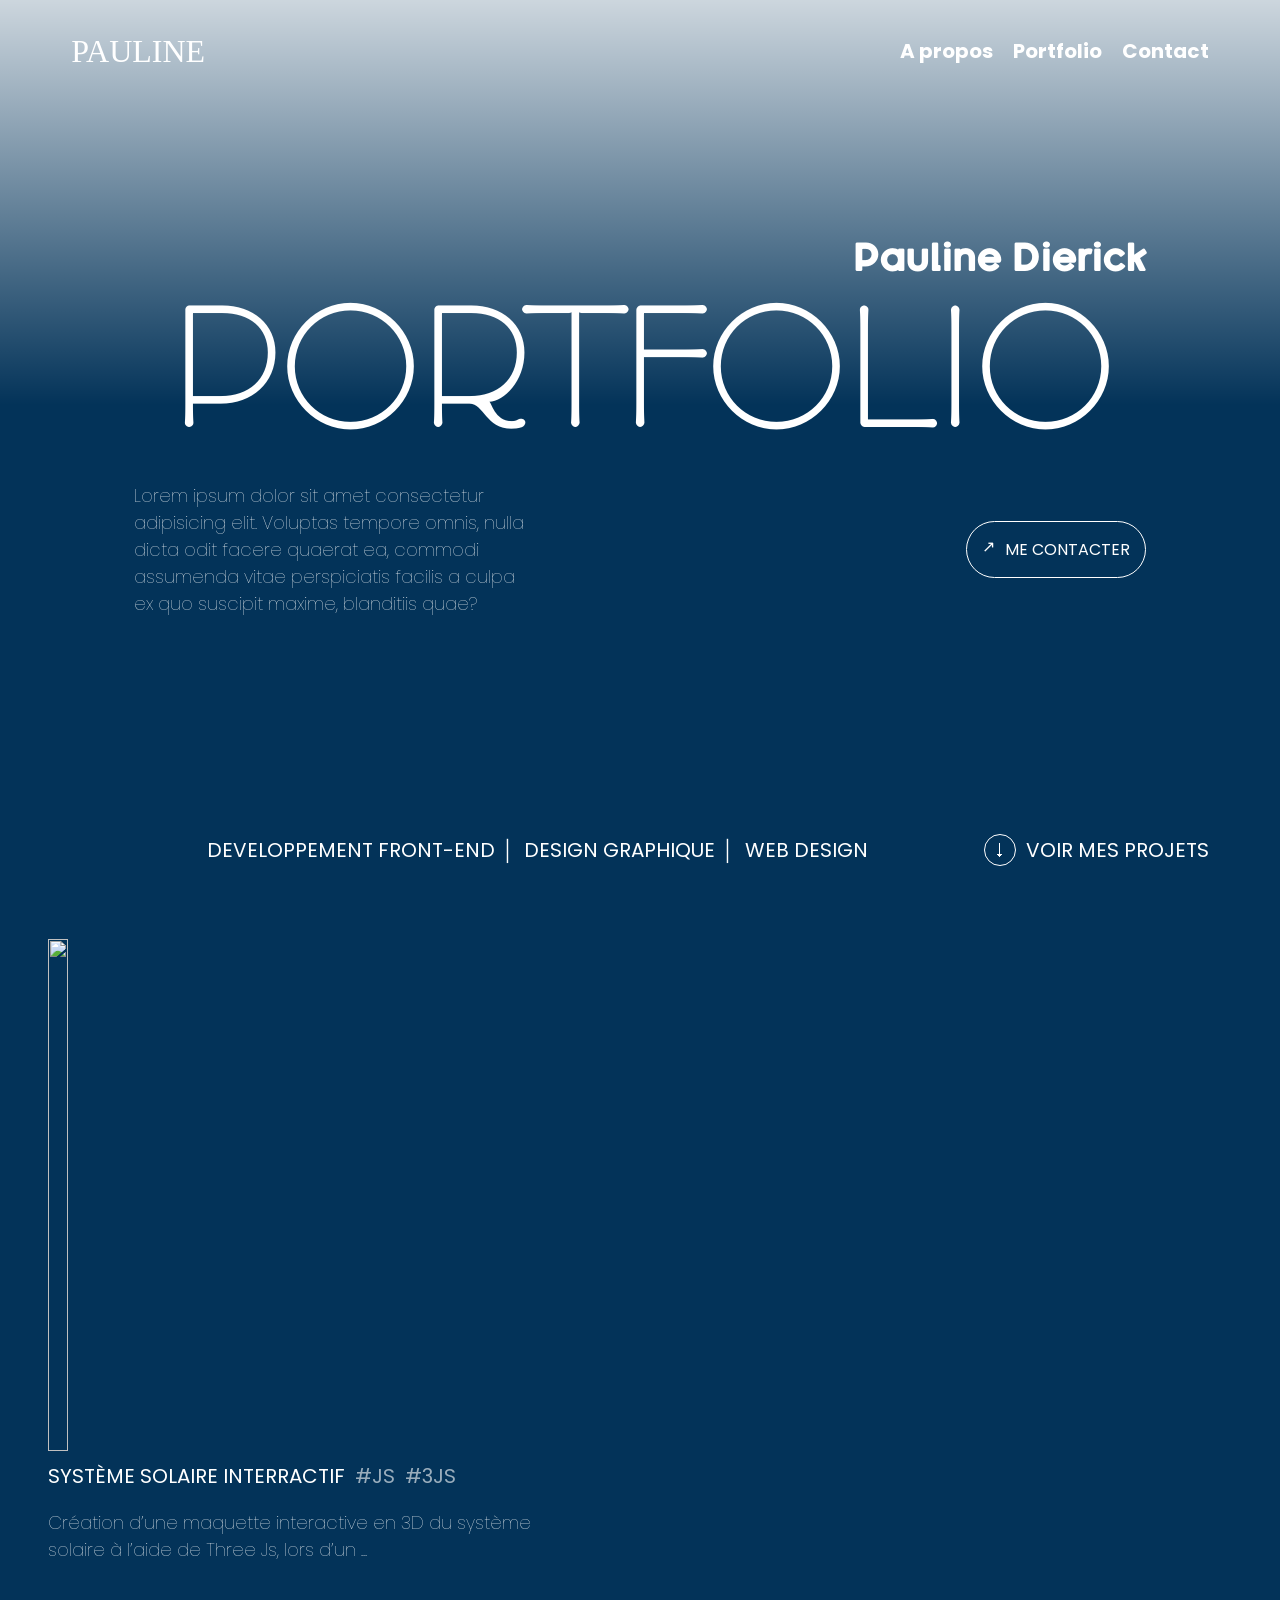
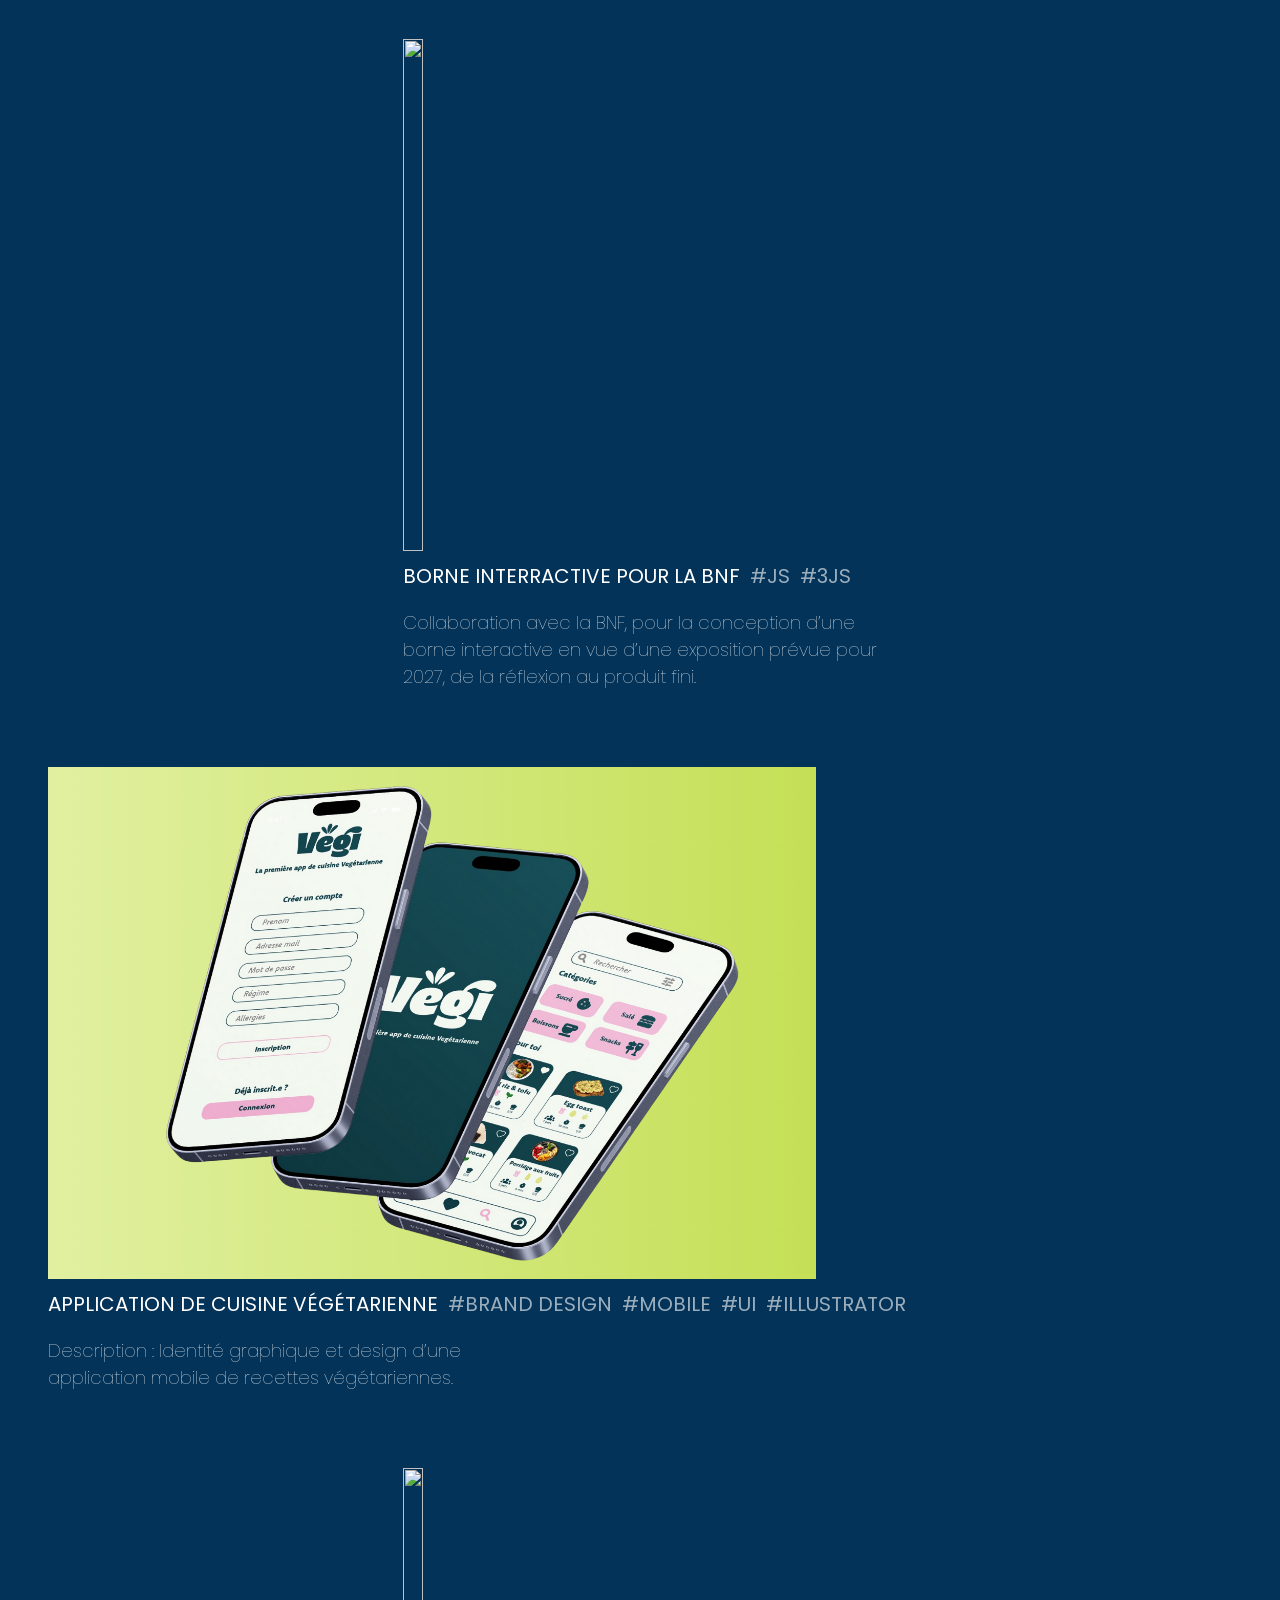
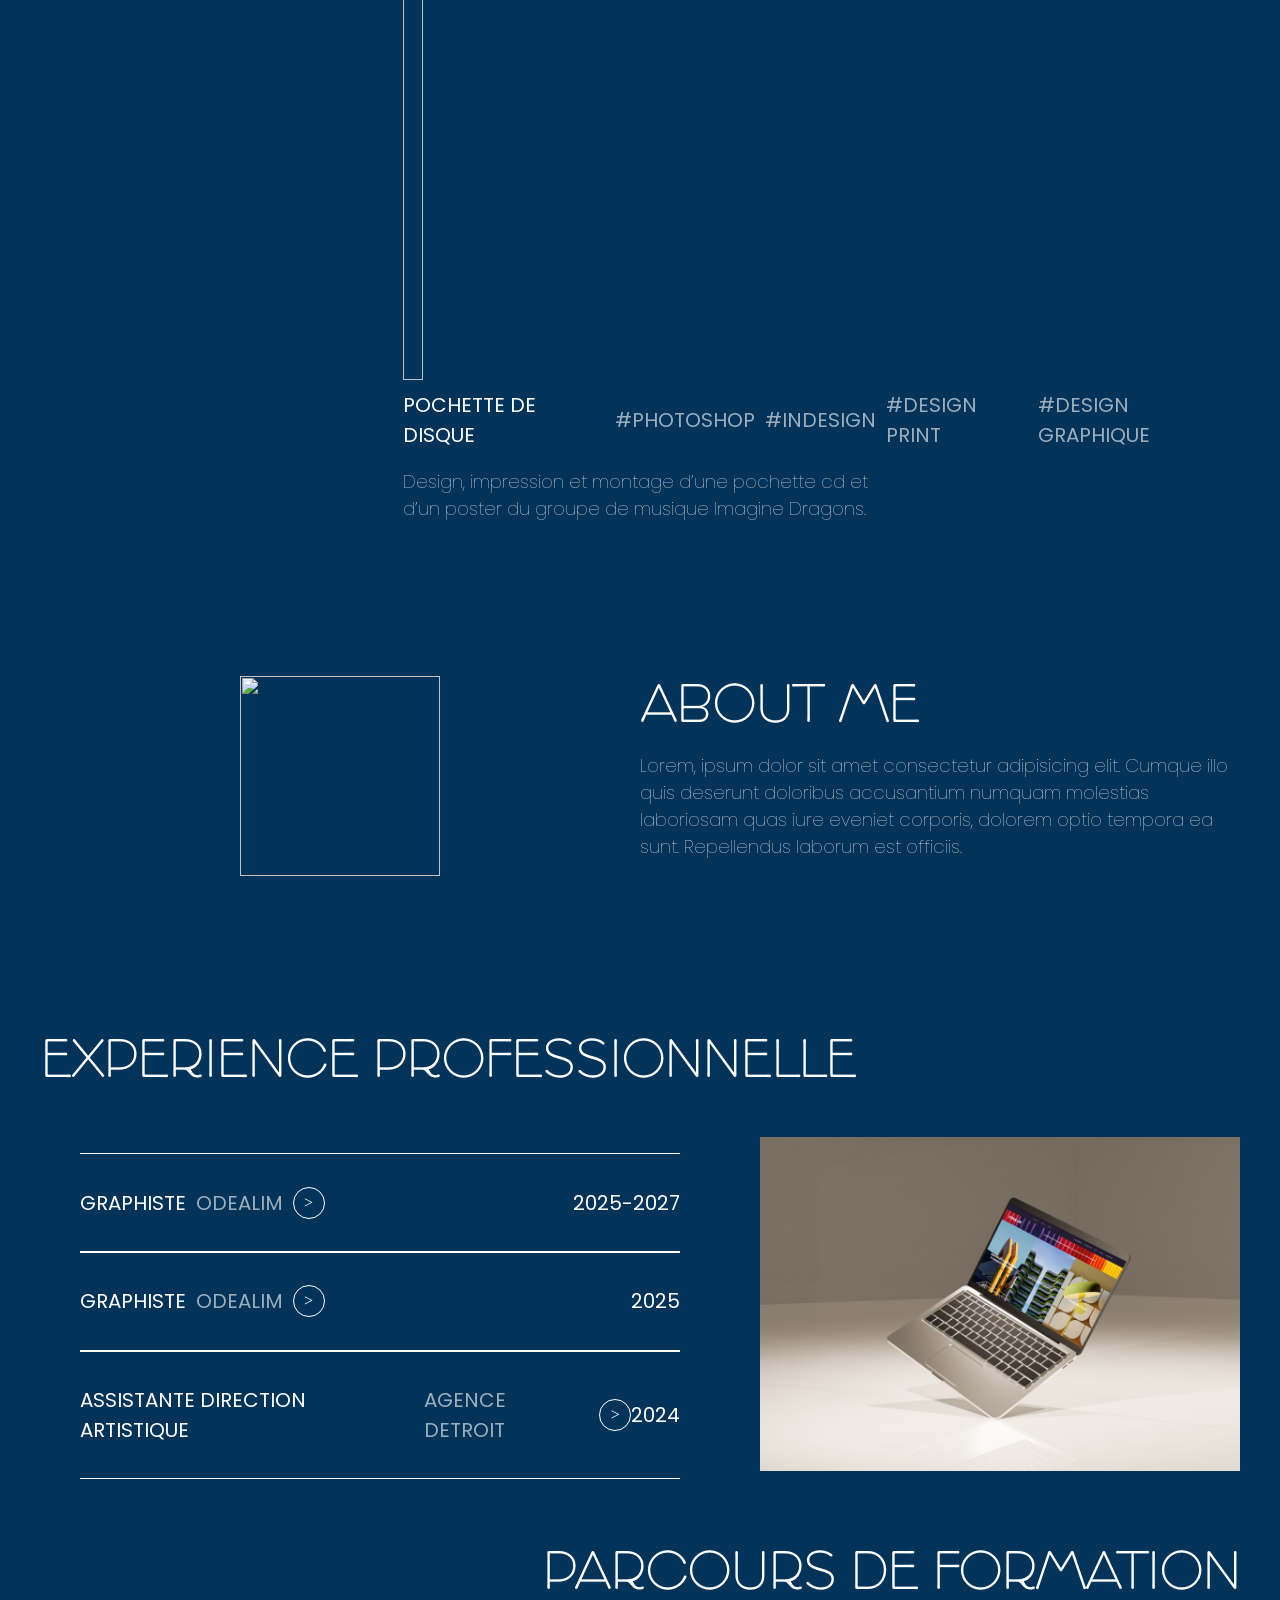
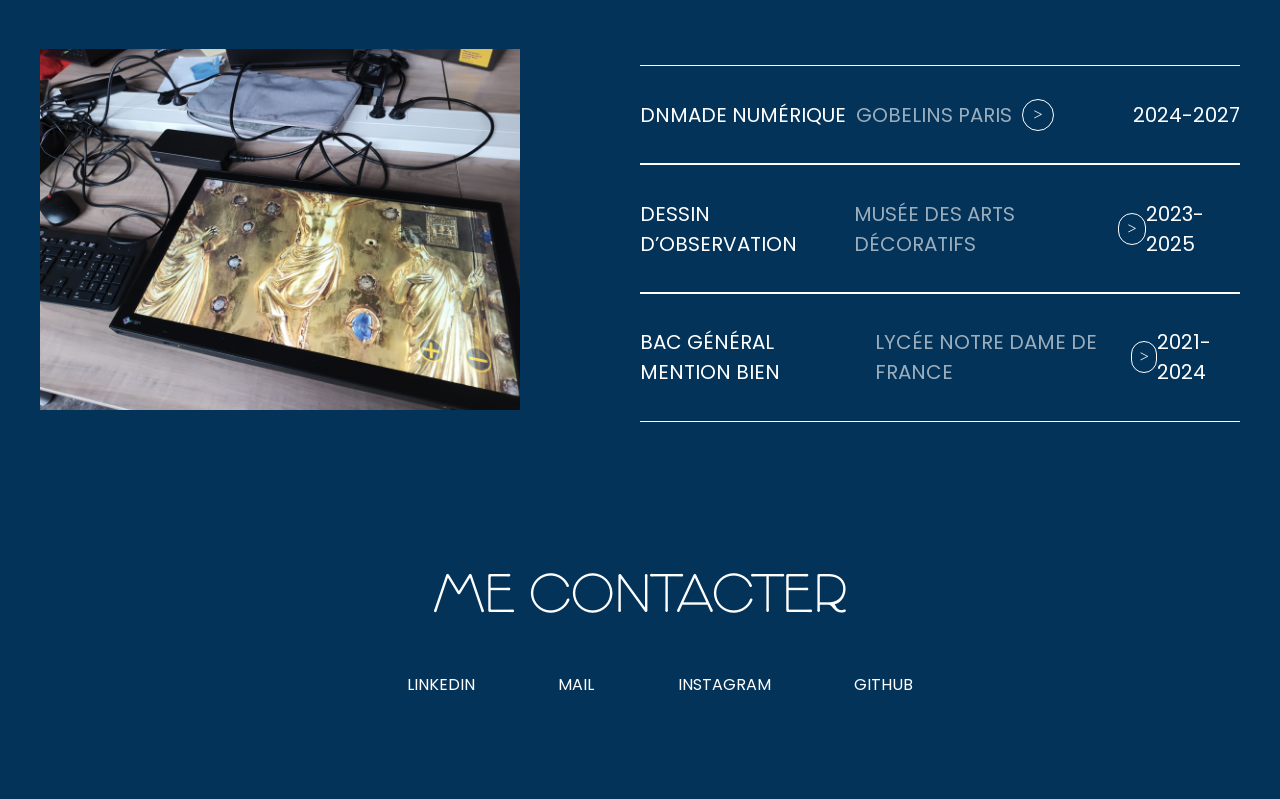
==== index.html @ 94d4ce2b "style responsive" ====
<html lang="en">
  <head>
    <meta charset="UTF-8" />
    <meta name="viewport" content="width=device-width, initial-scale=1.0" />
    <title>Portfolio-2026</title>
    <link rel="stylesheet" href="style.css" />
    <link rel="stylesheet" href="style-responsive.css" />
    <link rel="stylesheet" href="https://cdnjs.cloudflare.com/ajax/libs/font-awesome/4.7.0/css/font-awesome.min.css">
    <script src="https://kit.fontawesome.com/64aac0f3ce.js" crossorigin="anonymous"></script>
    <link rel="stylesheet" href="fonts/webfonts/uicons-brands.css">
    <style>
      @import url("https://fonts.googleapis.com/css2?family=Poppins:ital,wght@0,100;0,200;0,300;0,400;0,500;0,600;0,700;0,800;0,900;1,100;1,200;1,300;1,400;1,500;1,600;1,700;1,800;1,900&display=swap");
    </style>
  </head>

  <body>

    <!--Dégradé-->

    <div class="degrade"></div>


    <!-- header -->
    <div class="header-section">
      <div class="logo-section"><a  class="logo-section" href="index.html">Pauline</a></div>
      <div id="menu-icon" class="fa fa-bars"></div>
      <ul class="navbar">

        <li class="navabar-element"><a class="navabar-element" href="#home-page-about-section">A propos</a></li>
        <li class="navabar-element"><a class="navabar-element" href="">Portfolio</a></li>
        <li class="navabar-element"><a class="navabar-element" href="#home-page-contact-section">Contact</a></li>
      </ul>
    </div>
    <!-- landing page, espace home -->
    <div class="home-section">
      <h2 class="my-name">Pauline Dierick</h2>

      <h1 class="portfolio-title">Portfolio</h1>

      <div class="portfolio-home-section-2">
        <p class="portfolio-description">
          Lorem ipsum dolor sit amet consectetur adipisicing elit. Voluptas
          tempore omnis, nulla dicta odit facere quaerat ea, commodi assumenda
          vitae perspiciatis facilis a culpa ex quo suscipit maxime, blanditiis
          quae?
        </p>
        <div class="bouton-me-contacter bouton">
          <div class="arrow-icon">↗</div>
          <h4 class="button-text">Me contacter</h4>
        </div>
      </div>

      <div class="home-page-bottom">
        <div class="home-page-skills">
          <h5 class="home-page-skill">
            <a href="">Developpement front-end │</a>
          </h5>
          <h5 class="home-page-skill"><a href="">Design graphique │</a></h5> 
          <h5 class="home-page-skill"><a href="">Web design</a></h5>
        </div>
        <div class="see-projects">
          <div class="see-projects-arrow">⭣</div>
          <h5>Voir mes projets</h5>
        </div>
      </div>
    </div>

    <!-- section projets à la une -->

    <div class="custom-cursor invisible" > ↗</div>

    <div class="home-page-projects-section" id="home-page-projects-section">
      <!-- Premier projet-->

      <div
        class="home-page-project home-page-project-1"
        data-id="systeme-solaire"
      >
        <div class="home-page-project-cover">
          <img
            class="home-page-project-cover-image"
            src="images/projet-système-solaire/systeme-solaire-mockup-3.png"
            alt=""
          />
        </div>
        <div class="home-page-project-title">
          <h5>Système solaire interractif</h5>
          <ul class="home-page-project-tags">
            <li class="home-page-project-tag">#js</li>
            <li class="home-page-project-tag">#3js</li>
          </ul>
        </div>
        <p class="home-page-projetct-description">
          Création d’une maquette interactive en 3D du système solaire à l’aide de Three Js, lors d’un ...
        </p>
      </div>

      <!-- deuxième projet-->

      <div class="home-page-project home-page-project-2" data-id="borne-bnf">
        <div class="home-page-project-cover">
          <img src="images/projet-bnf/mockup bnf 1.png" alt="" />
        </div>
        <div class="home-page-project-title">
          <h5>Borne interractive pour la BNF</h5>
          <ul class="home-page-project-tags">
            <li class="home-page-project-tag">#js</li>
            <li class="home-page-project-tag">#3js</li>
          </ul>
        </div>
        <p class="home-page-projetct-description">
          Collaboration avec la BNF, pour la conception d’une borne interactive en vue d’une exposition prévue pour 2027, de la réflexion au produit fini.
        </p>
      </div>

      <!-- troisième projet-->

      <div class="home-page-project home-page-project-3" data-id="vegi">
        <div class="home-page-project-cover">
          <img src="images/projet-vegi/vegi_etape_2.png" alt="" />
        </div>
        <div class="home-page-project-title">
          <h5>Application de cuisine Végétarienne</h5>
          <ul class="home-page-project-tags">
            <li class="home-page-project-tag">#Brand design</li>
            <li class="home-page-project-tag">#mobile</li>
            <li class="home-page-project-tag">#UI</li>
            <li class="home-page-project-tag">#Illustrator</li>
          </ul>
        </div>
        <p class="home-page-projetct-description">
          Description : Identité graphique et design d’une application mobile de
          recettes végétariennes.
        </p>
      </div>

      <!-- quatriçme projet-->

      <div class="home-page-project home-page-project-4" data-id="cd-id">
        <div class="home-page-project-cover">
          <img src="images/projet-cd/pochette_cd_etape_1.png" alt="" />
        </div>
        <div class="home-page-project-title">
          <h5>Pochette de disque</h5>
          <ul class="home-page-project-tags">
            <li class="home-page-project-tag">#Photoshop</li>
            <li class="home-page-project-tag">#Indesign</li>
            <li class="home-page-project-tag">#Design Print</li>
            <li class="home-page-project-tag">#Design graphique</li>
          </ul>
        </div>
        <p class="home-page-projetct-description">
          Design, impression et montage d’une pochette cd et d’un poster du
          groupe de musique Imagine Dragons.
        </p>
      </div>
    </div>

    <!-- section about -->

    <div class="home-page-about-section" id="home-page-about-section">
      <div class="about-me-image">
        <img src="images/moi/photo_profil_retouches.png" alt="" />
      </div>

      <div class="about-me-text">
        <h3>About me</h3>
        <p class="about-me-paragraph">
          Lorem, ipsum dolor sit amet consectetur adipisicing elit. Cumque illo
          quis deserunt doloribus accusantium numquam molestias laboriosam quas
          iure eveniet corporis, dolorem optio tempora ea sunt. Repellendus
          laborum est officiis.
        </p>
      </div>
    </div>
<!-- section experiences pro -->
    <div class="home-page-work-experience-section" id="home-page-work-experience-section">
      <h3>Experience professionnelle</h3>

      <div class="work-experience-section">
        <ul class="work-experience-list">
          <li class="work-experience-element" >
            <div class="work-experience-element-title" data-id="odealim-alternance"> 
              <h5 class="work-experience-title">Graphiste</h5>
              <h5 class="work-experience-company">Odealim</h5>
              <div class="see-element-arrow">></div>
              <h5 class="work-experience-year">2025-2027</h5>
            </div>

            <p class="work-experience-description invisible">
              Lorem ipsum dolor sit amet, consectetur adipisicing elit. Ullam
              facilis neque omnis corrupti, deserunt rerum reprehenderit at
              necessitatibus rem quaerat facere voluptas qui cupiditate debitis
              ipsum obcaecati odio eius quod.
            </p>
          </li>

          <li class="work-experience-element">
            <div class="work-experience-element-title"  data-id="stage-odealim">
              <h5 class="work-experience-title">Graphiste</h5>
              <h5 class="work-experience-company">Odealim</h5>
              <div class="see-element-arrow">></div>
              <h5 class="work-experience-year">2025</h5>
            </div>

            <p class="work-experience-description invisible">
              Pendant deux mois, j’ai intégré l’équipe communication du groupe Odealim en tant que stagiaire graphiste, un stage riche, formateur et concret.
              J’ai travaillé sur des supports variés (réseaux sociaux, affiches, événements, présentations) et contribué à la création de contenus éditoriaux.
              Ce stage m’a permis de développer mes compétences en graphisme, en communication visuelle et en travail d’équipe, tout en confirmant mon envie de travailler dans ce domaine.
            </p>
          </li>

          <li class="work-experience-element" >
            <div class="work-experience-element-title" data-id="stage-detroit">
              <h5 class="work-experience-title">
                assistante direction artistique
              </h5>
              <h5 class="work-experience-company">agence detroit</h5>
              <div class="see-element-arrow">></div>
              <h5 class="work-experience-year">2024</h5>
            </div>

            <p class="work-experience-description invisible">
              J’ai effectué un stage en décembre 2024 en tant qu’assistante en direction artistique à l’agence Détroit, ce qui m’a permis de me familiariser avec ce métier.
J’y ai conçu une charte graphique et participé à la création de designs variés.
J’ai travaillé sur des éléments de communication (illustrations, vidéos, visuels publicitaires) et acquis des connaissances en graphisme, web et communication.
            </p>
          </li>
        </ul>
<div class="work-experience-img"> <img src="images/work-experience/odealim-alternance.png" alt="" /></div>


       
      </div>
    </div>

    <!-- section formation -->

    <div class="home-page-formation-section">
      <h3>Parcours de formation</h3>

      <div class="formation-section">

        
        <div class="formation-img"> <img src="images/formation/gobelins-dnmade.png" alt=""></div>
        <ul class="formation-list">
          <li class="formation-element" >
            <div class="formation-element-title" data-id="gobelins-dnmade">
              <h5 class="formation-title">Dnmade numérique</h5>
              <h5 class="formation-school">gobelins paris</h5>
              <div class="see-element-arrow">></div>
              <h5 class="formation-year">2024-2027</h5>
            </div>

            <p class="formation-description invisible">
              Matières enseignées dans mon cursus : 
              - Langages de programmation (Html, Css, Java Script)
              - Logiciels de la suite Adobe (InDesign, Illustrator, Photoshop, After Effects,XD)
              - Communication et gestion de projet
              - Anglais
              - Culture des arts et du design
              - Humanités
              - Économie et gestion
              - Professionnalisation
            </p>
          </li>

          <li class="formation-element" >
            <div class="formation-element-title" data-id="adc">
              <h5 class="formation-title">dessin d’observation</h5>
              <h5 class="formation-school">musée des arts décoratifs</h5>
              <div class="see-element-arrow">></div>
              <h5 class="formation-year">2023-2025</h5>
            </div>

            <p class="formation-description invisible">
              Apprentissage des bases du dessin d'observation, avec plusieurs techniques : graphite, encre de chine, fusain, crayon de couleur, ...
              Séances de modèle vivant, sorties en extérieur et en musée.
            </p>
          </li>

          <li class="formation-element" >
            <div class="formation-element-title" data-id="">
              <h5 class="formation-title">bac général mention bien</h5>
              <h5 class="formation-school">lycée notre dame de france</h5>
              <div class="see-element-arrow">></div>
              <h5 class="formation-year">2021-2024</h5>
            </div>

            <p class="formation-description invisible">
              Enseignement de spécialités : LLCE Anglais, Mathématiques.

            </p>
          </li>
        </ul>
      </div>
    </div>

        <!-- section contact -->

    <div class="home-page-contact-section" id="home-page-contact-section">
        <h3>Me contacter</h3>
        <ul class="contact-links-list">
            <li class="contact-link"><a  class="contact-link" href="">Linkedin</a></li>
            <li class="contact-link"><a class="contact-link"  href="">Mail</a></li>
            <li class="contact-link"> <a  class="contact-link" href="">Instagram</a></li>
            <li class="contact-link"><a class="contact-link" href="">Github</a></li>

        </ul>
    </div>
  </body>
  <script src="project.js"></script>
  <script src="script.js"></script>
</html>
---- style.css ----
/* Initialisation and general styles */


html{
    background-color:#033359 ;
    margin: 0;
    padding: 0;

}
.back-arrow{
  border-radius: 50px;
  width: 50px;
  height: 50px;
  position: sticky;
  top: 100px;
  display: flex;
  align-items: center;
  justify-content: center;
  color: var(--text-primary-color);
  border: 1px solid white;
  margin-left: 10px;
font-size: 30px;
  text-decoration: none;
}

.back-arrow a{
  text-decoration: none;
  color: white;
}

.back-arrow:hover a{
  color: #033359;
}
#menu-icon{
  display: none;
}

.degrade{
  height: 100vh;
  width: 100vw;
  margin: 0px;
  padding: 0px;
 position: absolute;
  top: 0;
  left: 0;
  z-index: -100;
background: #ffffff;
background: linear-gradient(180deg, rgba(255, 255, 255, 0.8) 0%, rgba(255, 255, 255, 0) 45%);
}

.back-arrow:hover{
  background-color: white;
  color: #033359;
}

/*
*>*>*{
  border: 2px solid green;
}
*>*>*>*{
  border: 1.5px solid red;
}

*>*>*>*>*{
  border: 1px solid yellow;
}

*>*>*>*>*>*{
  border: 1px solid purple;
}
*>*>*>*>*>*>*{
  border: 1px solid rgb(242, 107, 129);
}

*/

@font-face {
    font-family: Broadacre-thin-0;
    src: url(fonts/broadacre/Broadacre_Thin_0.otf) format("opentype");
}

@font-face {
    font-family: Broadacre-medium-0;
    src: url(fonts/broadacre/Broadacre_Medium_0.otf) format("opentype");
}


@font-face {
    font-family: Broadacre-hairline-0;
    src: url(fonts/broadacre/fonnts.com-Broadacre_Hairline_0.otf) format("opentype");
}


:root {
    --text-primary-color: white;
  }


  h1{
    text-transform: uppercase;
    font-family: Broadacre-hairline-0 ;
    color: var(--text-primary-color);
    font-size:  clamp(100px, 12vw, 250px);
    
  }


  h2{
    font-family: Broadacre-medium-0;
    color: var(--text-primary-color);
    font-size: 36px;

  }
  h4{
    text-transform: uppercase;
    font-family: poppins;
    font-weight:400 ;
    color: var(--text-primary-color);
    font-size: 16px;
  }

  h3{
    text-transform: uppercase;
    font-family: Broadacre-hairline-0 ;
    color: var(--text-primary-color);
    font-size: 48px;
  }

  h5{
    text-transform: uppercase;
    font-family: poppins;
    font-weight:400 ;
    color: var(--text-primary-color);
    font-size: 20px;
  }
  h6{
    font-family: poppins;
    font-weight:40 ;
    color: var(--text-primary-color);
    font-size: 16px;
  }

  p{
    font-family: poppins;
    font-weight:40 ;
    color: var(--text-primary-color);
    font-size: 18px;
  }

/* Cursor */
.custom-cursor{
  /*position: fixed;
  top: 0;
  left: 0;*/
  pointer-events: none;
  /*display: none;*/
  width: 50px;
  height: 50px;
  border-radius: 50px;
  border: 1px solid white;
  position: absolute;
  z-index: 1000;
  background-color: #ffffff;

  transform: translateY(-50%) translateX(-50%) ;
  align-items: center;
justify-content: center;
color: #033359;
font-size: 30px;
display: flex;
}




/* Header and navbar */



.header-section{
  position: sticky;
  top: 20px;
    width: 90%;
    margin: auto;
    display: grid;
    grid-template-rows: auto;
    grid-template-columns: max-content 1fr max-content;
    align-items: center;
    z-index: 100;
}


.navbar{
display: flex;
justify-content: flex-end;
gap: 20px;
text-decoration: none;
}


.navabar-element{
    color: var(--text-primary-color);
    font-size: 20px;
    font-family: "Poppins", sans-serif;
    font-weight: 700;
    list-style: none;
    display: inline-block;
    text-decoration: none;
    
    margin: 0;
    padding: 0;
}




.navabar-element:hover{
  opacity: 0.7;
  transition: 0.6s ease;}


 .logo-section{
color: var(--text-primary-color);
font-size: 32px;
font-family: Broadacre;
font-weight: 500;
text-transform: uppercase;
text-decoration: none;

 }

  .logo-section:hover{
      opacity: 0.7;
  transition: 0.6s ease;
  }



/* Home page, top of it */
.home-section{
  margin-top: 13vw;

}
.portfolio-title{
    padding-top: 0%;
width: 85%;
margin: auto;
    text-align: center;
}

.my-name{
    text-align: right;
    width: 80%;
    margin: auto;
}


.portfolio-home-section-2{
display: flex;
width: 80%;
margin: auto;
justify-content: space-between;
align-items: center;
margin-bottom: 13vw;
}

.portfolio-description{
  width: 40%;
 

}

.bouton-me-contacter{

  right: 0%;
  display: flex;
  gap: 10px;
  padding: 15px;
  border: 1px solid white;
  border-radius: 200px;
  height: fit-content;

}

.bouton-me-contacter:hover{
color: #033359;
background-color: white;
transition:  0.5s ease-in-out;
}

.bouton-me-contacter:hover .arrow-icon{
  color: #033359;

}

.bouton-me-contacter:hover .button-text{
  color: #033359;

}




.bouton-me-contacter>*{  height: fit-content;
justify-content: center;
align-items: center;
margin: 0;
color :var(--text-primary-color);}


.home-page-bottom{
  display: flex;
  justify-content: space-between;
  margin-bottom: 10vw;
  width: 90%;
  margin: auto;
}

.home-page-skill{
  width: fit-content;
  height: fit-content;
  color: var(--text-primary-color);
  text-decoration: none;
}


.home-page-skill a{

  color: var(--text-primary-color);
  text-decoration: none;
}
.home-page-skills{
  display: flex;
  width: 70%;
  justify-content: right;
  gap: 10px;
}

.see-projects{
  width: fit-content;
  display: flex;
  align-items: center;
  gap: 10px;
}


.see-projects:hover .see-projects-arrow{
    transform: translateY(20px);
  transition: transform 0.4s ease-in-out;
}

.see-projects-arrow{
border-radius: 50px;
width: 30px;
height: 30px;
display: flex;
align-items: center;
justify-content: center;
color: var(--text-primary-color);
border: 1px solid white;
}


.see-element-arrow{
  border-radius: 50px;
  width: 30px;
  height: 30px;
  display: flex;
  align-items: center;
  justify-content: center;
  color: var(--text-primary-color);
  border: 1px solid white;
  margin-left: 10px;
  }
  


/* partie projets*/

.home-page-projects-section{
  margin: 40px;
}
.home-page-project{
  width: fit-content;
  margin-bottom: 6vw;
}

.home-page-project-1, .home-page-project-3{
  margin-left: 0;
}

.home-page-project-2, .home-page-project-4{
  margin-left: 30%;
}

.home-page-project-cover{
  height: 40vw;
  max-height:600px ;
  min-height: 400px;
  width: fit-content;
  cursor:none;
}
.home-page-project-cover img{
  height: 100%;
  width: fit-content;
}
.home-page-project-title{
  display: flex;
  margin: 10px 0;
  gap: 10px;
  width: fit-content;
}
.home-page-project-title h5{
  margin: 0;
  padding: 0;
}
.home-page-project-tag{
  opacity: 0.6;
  margin: 0;
  padding: 0;
  display: inline;
  align-items: center;
  /* parametres de h5 */
  text-transform: uppercase;
    font-family: poppins;
    font-weight:400 ;
    color: var(--text-primary-color);
    font-size: 20px;
}

.home-page-project-tags{
  width: fit-content;
  height: fit-content;
  list-style: none;
  margin: 0;
  padding: 0;
  display: flex;
  align-items: center;
  gap: 10px;
}

.home-page-projetct-description{
  width: 60%;
}



/* about section*/

.home-page-about-section{
  width: 95%;
  margin: auto;
  display: flex;
  justify-content: flex-end;
  gap: 200px;
  margin-top: 12vw;
  margin-bottom: 12vw;
}

.about-me-image{
  width: 200px;
  height: 200px;

}

.about-me-image img{
  width: 100%;
    object-fit: cover;

}
.about-me-text{
  width: 50%;
    align-items: flex-end;
}

.about-me-text h3{
width: fit-content;
margin: 0;
}



/* work experience section*/
.home-page-work-experience-section{
  width: 95%;
  margin: auto;
}

.home-page-work-experience-section h3{
text-align: start;
}

.work-experience-section{
    display: flex;
    justify-content: space-between;

}


.work-experience-list{
    width: 50%;
    list-style: none;
}


.work-experience-element-title{
  display:flex ;

   align-items: center;

}
.work-experience-element{
  border-bottom: 0.5px solid white;
  border-top: 0.5px solid white;
}

.work-experience-year{
margin-left: auto;
}

.work-experience-company{
  opacity: 0.6;
    margin-left: 10px;
}


.invisible{
  display: none;
}

/*image de la work experience*/

.work-experience-img{
  width: 40%;
  aspect-ratio: 3/2;
}

.work-experience-img img{
  width: 100%;
}



/* formation section*/





.formation-section{
  display: flex;
  justify-content: space-between;
}



.home-page-formation-section{
  width: 95%;
  margin: auto;
  
}

.home-page-formation-section h3{
text-align: end;
}


.formation-list{
  width: 50%;
  list-style: none;
}

.formation-element-title{
    display:flex ;
      
       align-items: center;

}

.formation-element{

    border-bottom: 0.5px solid white;
     border-top: 0.5px solid white;

}


.formation-year{
margin-left: auto;
}

.formation-school{
  opacity: 0.6;
  margin-left: 10px;
}




/*image de la formation*/

.formation-img{
  width: 40%;
  aspect-ratio: 3/2;
}

.formation-img img{
  width: 100%;
}



.work-experience-img img{
  width: 100%;
}

/* Hover */

.formation-element-title:hover .see-element-arrow{
  transform: translateX(30px);
  transition: transform 0.4s ease-in-out;
}

.work-experience-element-title:hover .see-element-arrow{
  transform: translateX(30px);
  transition: transform 0.4s ease-in-out;
}



/* contact section */

.home-page-contact-section{
  margin-top: 10vw;
  margin-bottom: 8vw;
}

.home-page-contact-section h3{
  text-align: center;
}

.contact-links-list{
  list-style: none;
  display: flex;
  width: 40%;
  margin: auto;
  justify-content: space-between;
}

.contact-link{
  text-transform: uppercase;
    font-family: poppins;
    font-weight: 400;
    color: var(--text-primary-color);
    font-size: 16px;
    text-decoration: none;

}

.contact-link:hover{
  opacity: 0.6;
  transition: 0.6 ease;
}




/* Responsive */
---- style-responsive.css ----
@media (max-width: 640px) {
  h1 {
    font-size: 55px;
  }
  h2 {
    font-size: 20px;
  }

  h4 {
    font-size: 16px;
  }

  h3 {
    font-size: 35px;
  }

  h5 {
    font-size: 16px;
  }
  h6 {
    font-size: 16px;
  }

  p {
    font-size: 14px;
  }

  .home-section {
    margin-top: 40vw;
  }

  .portfolio-home-section-2 {
    display: block;
    margin-top: 2vw;
    margin-bottom: 40vw;
  }
  .portfolio-description {
    width: 100%;
    margin-bottom: 8vw;
  }

  .bouton-me-contacter {
    width: fit-content;
  }

  /*Menu burger*/

  #menu-icon {
    display: inline-block;
    color: white;
    font-size: 40px;
    z-index: 200;
  }
  #menu-icon:hover {
    opacity: 0.6;
  }

  .navbar {
    position: absolute;
    top: 100%;
    left: 0;
    right: 0;
    display: flex;
    flex-direction: column;
    text-align: center;
    background: var(--bg-color, rgba(3, 51, 89, 0.85));
    clip-path: polygon(0 0, 100% 0, 100% 0, 0 0);
    transition: clip-path 0.5s ease, opacity 0.3s ease;
    z-index: 100;
    pointer-events: none;
    opacity: 0;
  }

  .navbar.active {
    transition: clip-path 0.5s ease, opacity 0.3s ease;
    position: fixed;
    inset: 0;
    width: 100vw;
    height: 100vh;
    clip-path: none;
    margin: 0;
    padding: 2rem 0;
    display: flex;
    flex-direction: column;
    justify-content: center;
    align-items: center;
    pointer-events: auto;
    opacity: 1;
  }

  .navbar a {
    margin: 0;
    padding: 1.25rem 2rem;
    display: block;
    background: transparent;
    width: 100%;
    max-width: 640px;
    font-size: 28px;
    color: var(--text-primary-color);
    text-decoration: none;
  }

  .header-section {
    display: flex;
    justify-content: space-between;
    width: 90%;
    margin: auto;
  }

  .home-page-bottom {
    display: block;
  }

  .home-page-skills {
    display: flex;
    flex-wrap: wrap;

    justify-content: center;
    width: 100%;
  }

  .home-page-skill {
    padding: 0;
    margin: 0;
  }
  .home-page-about-section{
    width: 80%;
    margin: auto;
  }

.about-me-text{
    width: 100%;
    margin: auto;
}
  
.about-me-image{
    width: 80%;
    height: fit-content;
    margin: auto;
    margin-bottom: 20px;
}

  .see-projects {
    display: flex;
    justify-content: center;
    width: 100%;
  }

  .home-page-project-tag {
    font-size: 16px;
  }

  .home-page-projects-section {
    width: 90%;
    margin: auto;
  }
  .home-page-project {
    width: 100%;
    margin-bottom: 13vw;
    margin-right: 0;
    margin-left: 0;
  }

  .home-page-project-cover {
    width: 100%;
    cursor: none;
  }
  .home-page-project-cover img {
    width: 100%;
    object-fit: cover;
  }
  .home-page-project-title {
    display: flex;
    flex-wrap: wrap;
    margin: 10px 0;
    gap: 10px;
    width: fit-content;
  }

  .home-page-project-tags {
    flex-wrap: wrap;
  }

  .home-page-about-section {
    display: block;
  }

  .home-page-work-experience-section {
    display: block;
    width: 80%;
  }

  .work-experience-section {
    display: block;
  }

  .home-page-formation-section {
    display: block;
    width: 80%;
  }

  .formation-section {
    display: block;
  }

  .work-experience-list {
    margin-left: 0%;
    width: 100%;
    padding: 0%;
  }
  .formation-element-title {
    flex-wrap: nowrap;
    justify-content: space-between;
  }



  .formation-title {
    width: fit-content;
    flex-wrap: wrap;
  }
  .formation-school {
    width: fit-content;
    flex-wrap: wrap;
  }
  .formation-year {
    width: fit-content;
    flex-wrap: wrap;
  }



  .work-experience-element-title {
    flex-wrap: nowrap;
    justify-content: space-between;
  }



  .work-experience-title {
    width: fit-content;
    flex-wrap: wrap;
  }
  .work-experience-company {
    width: fit-content;
    flex-wrap: wrap;
  }
  .work-experience-year {
    width: fit-content;
    flex-wrap: wrap;
  }



  .formation-list {
    width: 100%;
    margin-left: 0%;
    padding: 0%;
  }

  .formation-img {
    width: 100%;
  }

  .work-experience-img {
    width: 100%;
    aspect-ratio: 3 / 2;
  }

  .formation-element-title {
    width: 100%;
  }



  .home-page-about-section{
    margin-top: 20vw;
    margin-bottom: 20vw;
  }

}
---- fonts/webfonts/uicons-brands.css ----
/*!
*   _____       _             __                 _____                               ______ _       _   _
*  |_   _|     | |           / _|               |_   _|                             |  ____| |     | | (_)
*    | |  _ __ | |_ ___ _ __| |_ __ _  ___ ___    | |  ___ ___  _ __  ___   ______  | |__  | | __ _| |_ _  ___ ___  _ __
*    | | | '_ \| __/ _ \ '__|  _/ _` |/ __/ _ \   | | / __/ _ \| '_ \/ __| |______| |  __| | |/ _` | __| |/ __/ _ \| '_ \
*   _| |_| | | | ||  __/ |  | || (_| | (_|  __/  _| || (_| (_) | | | \__ \          | |    | | (_| | |_| | (_| (_) | | | |
*  |_____|_| |_|\__\___|_|  |_| \__,_|\___\___| |_____\___\___/|_| |_|___/          |_|    |_|\__,_|\__|_|\___\___/|_| |_|
*
*                         UIcons 3.0.0 - https://www.flaticon.com/uicons/interface-icons
*/
@font-face {
    font-family: "uicons-brands";
    src: url("../webfonts/uicons-brands.woff2") format("woff2"),
    url("../webfonts/uicons-brands.woff") format("woff"),
    url("../webfonts/uicons-brands.eot#iefix") format("embedded-opentype");
    font-display: swap;
}

    i[class^="fi-brands-"]:before, i[class*=" fi-brands-"]:before, span[class^="fi-brands-"]:before, span[class*="fi-brands-"]:before {
font-family: uicons-brands !important;
font-style: normal;
font-weight: normal !important;
font-variant: normal;
text-transform: none;
line-height: 1;
-webkit-font-smoothing: antialiased;
-moz-osx-font-smoothing: grayscale;
}

        .fi-brands-3m:before {
    content: "\e00c";
    }
        .fi-brands-500px:before {
    content: "\e012";
    }
        .fi-brands-abbot-laboratories:before {
    content: "\e01f";
    }
        .fi-brands-accusoft:before {
    content: "\e027";
    }
        .fi-brands-acrobat:before {
    content: "\e029";
    }
        .fi-brands-adobe:before {
    content: "\e039";
    }
        .fi-brands-aecom:before {
    content: "\e03d";
    }
        .fi-brands-aero:before {
    content: "\e03e";
    }
        .fi-brands-after-effects:before {
    content: "\e03f";
    }
        .fi-brands-airbnb:before {
    content: "\e054";
    }
        .fi-brands-algolia:before {
    content: "\e063";
    }
        .fi-brands-amd:before {
    content: "\e071";
    }
        .fi-brands-american-express:before {
    content: "\e072";
    }
        .fi-brands-android:before {
    content: "\e07f";
    }
        .fi-brands-animate:before {
    content: "\e09b";
    }
        .fi-brands-app-store-ios:before {
    content: "\e0a8";
    }
        .fi-brands-apple:before {
    content: "\e0aa";
    }
        .fi-brands-apple-pay:before {
    content: "\e0b0";
    }
        .fi-brands-artstation:before {
    content: "\e128";
    }
        .fi-brands-astrazeneca:before {
    content: "\e131";
    }
        .fi-brands-asus:before {
    content: "\e132";
    }
        .fi-brands-atandt:before {
    content: "\e134";
    }
        .fi-brands-atlassian:before {
    content: "\e135";
    }
        .fi-brands-atom:before {
    content: "\e137";
    }
        .fi-brands-audition:before {
    content: "\e144";
    }
        .fi-brands-behance:before {
    content: "\e1bb";
    }
        .fi-brands-bitcoin:before {
    content: "\e1e7";
    }
        .fi-brands-blackberry:before {
    content: "\e1eb";
    }
        .fi-brands-blogger:before {
    content: "\e1fe";
    }
        .fi-brands-bluetooth:before {
    content: "\e207";
    }
        .fi-brands-bootstrap:before {
    content: "\e241";
    }
        .fi-brands-bridgestone:before {
    content: "\e2ae";
    }
        .fi-brands-burger-king:before {
    content: "\e2ed";
    }
        .fi-brands-c:before {
    content: "\e2fe";
    }
        .fi-brands-capture:before {
    content: "\e34b";
    }
        .fi-brands-cc-amazon-pay:before {
    content: "\e395";
    }
        .fi-brands-cc-apple-pay:before {
    content: "\e396";
    }
        .fi-brands-cc-diners-club:before {
    content: "\e397";
    }
        .fi-brands-cc-visa:before {
    content: "\e398";
    }
        .fi-brands-centos:before {
    content: "\e39f";
    }
        .fi-brands-character:before {
    content: "\e3ab";
    }
        .fi-brands-chromecast:before {
    content: "\e406";
    }
        .fi-brands-cloudflare:before {
    content: "\e4b8";
    }
        .fi-brands-confluence:before {
    content: "\e529";
    }
        .fi-brands-creative-commons:before {
    content: "\e557";
    }
        .fi-brands-creative-commons-by:before {
    content: "\e558";
    }
        .fi-brands-creative-commons-nc:before {
    content: "\e559";
    }
        .fi-brands-creative-commons-nc-eu:before {
    content: "\e55a";
    }
        .fi-brands-creative-commons-nc-jp:before {
    content: "\e55b";
    }
        .fi-brands-creative-commons-nd:before {
    content: "\e55c";
    }
        .fi-brands-creative-commons-pd:before {
    content: "\e55d";
    }
        .fi-brands-creative-commons-pd-alt:before {
    content: "\e55e";
    }
        .fi-brands-creative-commons-remix:before {
    content: "\e55f";
    }
        .fi-brands-creative-commons-sa:before {
    content: "\e560";
    }
        .fi-brands-creative-commons-sampling:before {
    content: "\e561";
    }
        .fi-brands-creative-commons-sampling-plus:before {
    content: "\e562";
    }
        .fi-brands-creative-commons-share:before {
    content: "\e563";
    }
        .fi-brands-creative-commons-zero:before {
    content: "\e564";
    }
        .fi-brands-css3:before {
    content: "\e587";
    }
        .fi-brands-css3-alt:before {
    content: "\e588";
    }
        .fi-brands-dailymotion:before {
    content: "\e5b0";
    }
        .fi-brands-deezer:before {
    content: "\e5d5";
    }
        .fi-brands-delphi:before {
    content: "\e5de";
    }
        .fi-brands-dev:before {
    content: "\e5ec";
    }
        .fi-brands-devianart:before {
    content: "\e5ed";
    }
        .fi-brands-digg:before {
    content: "\e61b";
    }
        .fi-brands-dimension:before {
    content: "\e62a";
    }
        .fi-brands-discord:before {
    content: "\e634";
    }
        .fi-brands-docker:before {
    content: "\e650";
    }
        .fi-brands-dribbble:before {
    content: "\e68b";
    }
        .fi-brands-dropbox:before {
    content: "\e695";
    }
        .fi-brands-drupal:before {
    content: "\e69f";
    }
        .fi-brands-ebay:before {
    content: "\e6be";
    }
        .fi-brands-elementor:before {
    content: "\e6d2";
    }
        .fi-brands-ethereum:before {
    content: "\e706";
    }
        .fi-brands-etsy:before {
    content: "\e708";
    }
        .fi-brands-evernote:before {
    content: "\e70d";
    }
        .fi-brands-facebook:before {
    content: "\e775";
    }
        .fi-brands-facebook-messenger:before {
    content: "\e776";
    }
        .fi-brands-fedex:before {
    content: "\e78d";
    }
        .fi-brands-figma:before {
    content: "\e79c";
    }
        .fi-brands-firefox:before {
    content: "\e7f9";
    }
        .fi-brands-firefox-browser:before {
    content: "\e7fa";
    }
        .fi-brands-flaticon:before {
    content: "\e818";
    }
        .fi-brands-flaticon-1:before {
    content: "\e819";
    }
        .fi-brands-flickr:before {
    content: "\e81b";
    }
        .fi-brands-flipboard:before {
    content: "\e81d";
    }
        .fi-brands-fonts:before {
    content: "\e859";
    }
        .fi-brands-foursquare:before {
    content: "\e86c";
    }
        .fi-brands-freepik:before {
    content: "\e877";
    }
        .fi-brands-freepik-1:before {
    content: "\e878";
    }
        .fi-brands-fresco:before {
    content: "\e87b";
    }
        .fi-brands-github:before {
    content: "\e8bf";
    }
        .fi-brands-gitlab:before {
    content: "\e8c0";
    }
        .fi-brands-goodreads:before {
    content: "\e8e0";
    }
        .fi-brands-google:before {
    content: "\e8e1";
    }
        .fi-brands-haskell:before {
    content: "\e982";
    }
        .fi-brands-hbo:before {
    content: "\e98e";
    }
        .fi-brands-hotjar:before {
    content: "\e9f1";
    }
        .fi-brands-html5:before {
    content: "\ea1d";
    }
        .fi-brands-huawei:before {
    content: "\ea1e";
    }
        .fi-brands-hubspot:before {
    content: "\ea1f";
    }
        .fi-brands-ibm:before {
    content: "\ea29";
    }
        .fi-brands-iconfinder:before {
    content: "\ea2e";
    }
        .fi-brands-illustrator:before {
    content: "\ea35";
    }
        .fi-brands-illustrator-draw:before {
    content: "\ea36";
    }
        .fi-brands-imdb:before {
    content: "\ea3a";
    }
        .fi-brands-incopy:before {
    content: "\ea45";
    }
        .fi-brands-indesign:before {
    content: "\ea47";
    }
        .fi-brands-instagram:before {
    content: "\ea61";
    }
        .fi-brands-intel:before {
    content: "\ea69";
    }
        .fi-brands-invision:before {
    content: "\ea77";
    }
        .fi-brands-itunes:before {
    content: "\ea88";
    }
        .fi-brands-janseen:before {
    content: "\ea8c";
    }
        .fi-brands-java:before {
    content: "\ea91";
    }
        .fi-brands-jcb:before {
    content: "\ea93";
    }
        .fi-brands-jira:before {
    content: "\ea94";
    }
        .fi-brands-johnson-and-johnson:before {
    content: "\ea95";
    }
        .fi-brands-joomla:before {
    content: "\ea98";
    }
        .fi-brands-js:before {
    content: "\ea9f";
    }
        .fi-brands-kickstarter:before {
    content: "\eac0";
    }
        .fi-brands-line:before {
    content: "\eb4c";
    }
        .fi-brands-linkedin:before {
    content: "\eb54";
    }
        .fi-brands-lisp:before {
    content: "\eb5b";
    }
        .fi-brands-mailchimp:before {
    content: "\ebaf";
    }
        .fi-brands-marriott-international:before {
    content: "\ebd5";
    }
        .fi-brands-mcdonalds:before {
    content: "\ebe8";
    }
        .fi-brands-media-encoder:before {
    content: "\ebec";
    }
        .fi-brands-medium:before {
    content: "\ebf2";
    }
        .fi-brands-meta:before {
    content: "\ec24";
    }
        .fi-brands-microsoft:before {
    content: "\ec35";
    }
        .fi-brands-microsoft-edge:before {
    content: "\ec36";
    }
        .fi-brands-microsoft-explorer:before {
    content: "\ec37";
    }
        .fi-brands-mysql:before {
    content: "\ecb8";
    }
        .fi-brands-napster:before {
    content: "\ecbd";
    }
        .fi-brands-nestle:before {
    content: "\ecc1";
    }
        .fi-brands-netflix:before {
    content: "\ecc2";
    }
        .fi-brands-node-js:before {
    content: "\eceb";
    }
        .fi-brands-nvidia:before {
    content: "\ed06";
    }
        .fi-brands-oracle:before {
    content: "\ed3b";
    }
        .fi-brands-patreon:before {
    content: "\ed84";
    }
        .fi-brands-paypal:before {
    content: "\ed92";
    }
        .fi-brands-pfizer:before {
    content: "\ee0b";
    }
        .fi-brands-photoshop:before {
    content: "\ee23";
    }
        .fi-brands-photoshop-camera:before {
    content: "\ee24";
    }
        .fi-brands-photoshop-express:before {
    content: "\ee25";
    }
        .fi-brands-photoshop-lightroom:before {
    content: "\ee26";
    }
        .fi-brands-photoshop-lightroom-classic:before {
    content: "\ee27";
    }
        .fi-brands-php:before {
    content: "\ee28";
    }
        .fi-brands-pinterest:before {
    content: "\ee44";
    }
        .fi-brands-postgre:before {
    content: "\eeaa";
    }
        .fi-brands-premiere:before {
    content: "\eeb3";
    }
        .fi-brands-premiere-rush:before {
    content: "\eeb4";
    }
        .fi-brands-product-hunt:before {
    content: "\eecf";
    }
        .fi-brands-python:before {
    content: "\eeed";
    }
        .fi-brands-raspberry-pi:before {
    content: "\ef22";
    }
        .fi-brands-reddit:before {
    content: "\ef3a";
    }
        .fi-brands-samsung:before {
    content: "\efd4";
    }
        .fi-brands-sap:before {
    content: "\efd8";
    }
        .fi-brands-sass:before {
    content: "\efd9";
    }
        .fi-brands-shopify:before {
    content: "\f06b";
    }
        .fi-brands-siemens:before {
    content: "\f086";
    }
        .fi-brands-sketch:before {
    content: "\f0b0";
    }
        .fi-brands-skype:before {
    content: "\f0c7";
    }
        .fi-brands-slack:before {
    content: "\f0c9";
    }
        .fi-brands-slidesgo:before {
    content: "\f0d4";
    }
        .fi-brands-snapchat:before {
    content: "\f0f7";
    }
        .fi-brands-sony:before {
    content: "\f113";
    }
        .fi-brands-soundcloud:before {
    content: "\f128";
    }
        .fi-brands-spark:before {
    content: "\f138";
    }
        .fi-brands-spotify:before {
    content: "\f14f";
    }
        .fi-brands-starbucks:before {
    content: "\f1b6";
    }
        .fi-brands-stock:before {
    content: "\f1c5";
    }
        .fi-brands-storyset:before {
    content: "\f1d6";
    }
        .fi-brands-stripe:before {
    content: "\f1e0";
    }
        .fi-brands-substance-3d-designer:before {
    content: "\f1ec";
    }
        .fi-brands-substance-3d-painter:before {
    content: "\f1ed";
    }
        .fi-brands-substance-3d-sampler:before {
    content: "\f1ee";
    }
        .fi-brands-substance-3d-stager:before {
    content: "\f1ef";
    }
        .fi-brands-swift:before {
    content: "\f213";
    }
        .fi-brands-t-mobile:before {
    content: "\f225";
    }
        .fi-brands-telegram:before {
    content: "\f25e";
    }
        .fi-brands-tencent:before {
    content: "\f268";
    }
        .fi-brands-the-home-depot:before {
    content: "\f282";
    }
        .fi-brands-tik-tok:before {
    content: "\f2a5";
    }
        .fi-brands-trello:before {
    content: "\f33b";
    }
        .fi-brands-tripadvisor:before {
    content: "\f343";
    }
        .fi-brands-tumblr:before {
    content: "\f36d";
    }
        .fi-brands-twitch:before {
    content: "\f376";
    }
        .fi-brands-twitter:before {
    content: "\f377";
    }
        .fi-brands-twitter-alt:before {
    content: "\f378";
    }
        .fi-brands-twitter-alt-circle:before {
    content: "\f379";
    }
        .fi-brands-twitter-alt-square:before {
    content: "\f37a";
    }
        .fi-brands-typescript:before {
    content: "\f37e";
    }
        .fi-brands-uber:before {
    content: "\f381";
    }
        .fi-brands-ubuntu:before {
    content: "\f382";
    }
        .fi-brands-unilever:before {
    content: "\f38f";
    }
        .fi-brands-unity:before {
    content: "\f391";
    }
        .fi-brands-unsplash:before {
    content: "\f394";
    }
        .fi-brands-ups:before {
    content: "\f39c";
    }
        .fi-brands-usaa:before {
    content: "\f3a2";
    }
        .fi-brands-verizon:before {
    content: "\f426";
    }
        .fi-brands-videvo:before {
    content: "\f434";
    }
        .fi-brands-vimeo:before {
    content: "\f436";
    }
        .fi-brands-visa:before {
    content: "\f43d";
    }
        .fi-brands-visual-basic:before {
    content: "\f442";
    }
        .fi-brands-vk:before {
    content: "\f443";
    }
        .fi-brands-walmart:before {
    content: "\f466";
    }
        .fi-brands-wepik:before {
    content: "\f49f";
    }
        .fi-brands-whatsapp:before {
    content: "\f4a1";
    }
        .fi-brands-wikipedia:before {
    content: "\f4b5";
    }
        .fi-brands-windows:before {
    content: "\f4c1";
    }
        .fi-brands-wix:before {
    content: "\f4cd";
    }
        .fi-brands-wordpress:before {
    content: "\f4d2";
    }
        .fi-brands-xd:before {
    content: "\f4e8";
    }
        .fi-brands-xing:before {
    content: "\f4e9";
    }
        .fi-brands-yahoo:before {
    content: "\f4ec";
    }
        .fi-brands-yandex:before {
    content: "\f4ed";
    }
        .fi-brands-yelp:before {
    content: "\f4ee";
    }
        .fi-brands-youtube:before {
    content: "\f4f9";
    }
        .fi-brands-zoom:before {
    content: "\f4fd";
    }
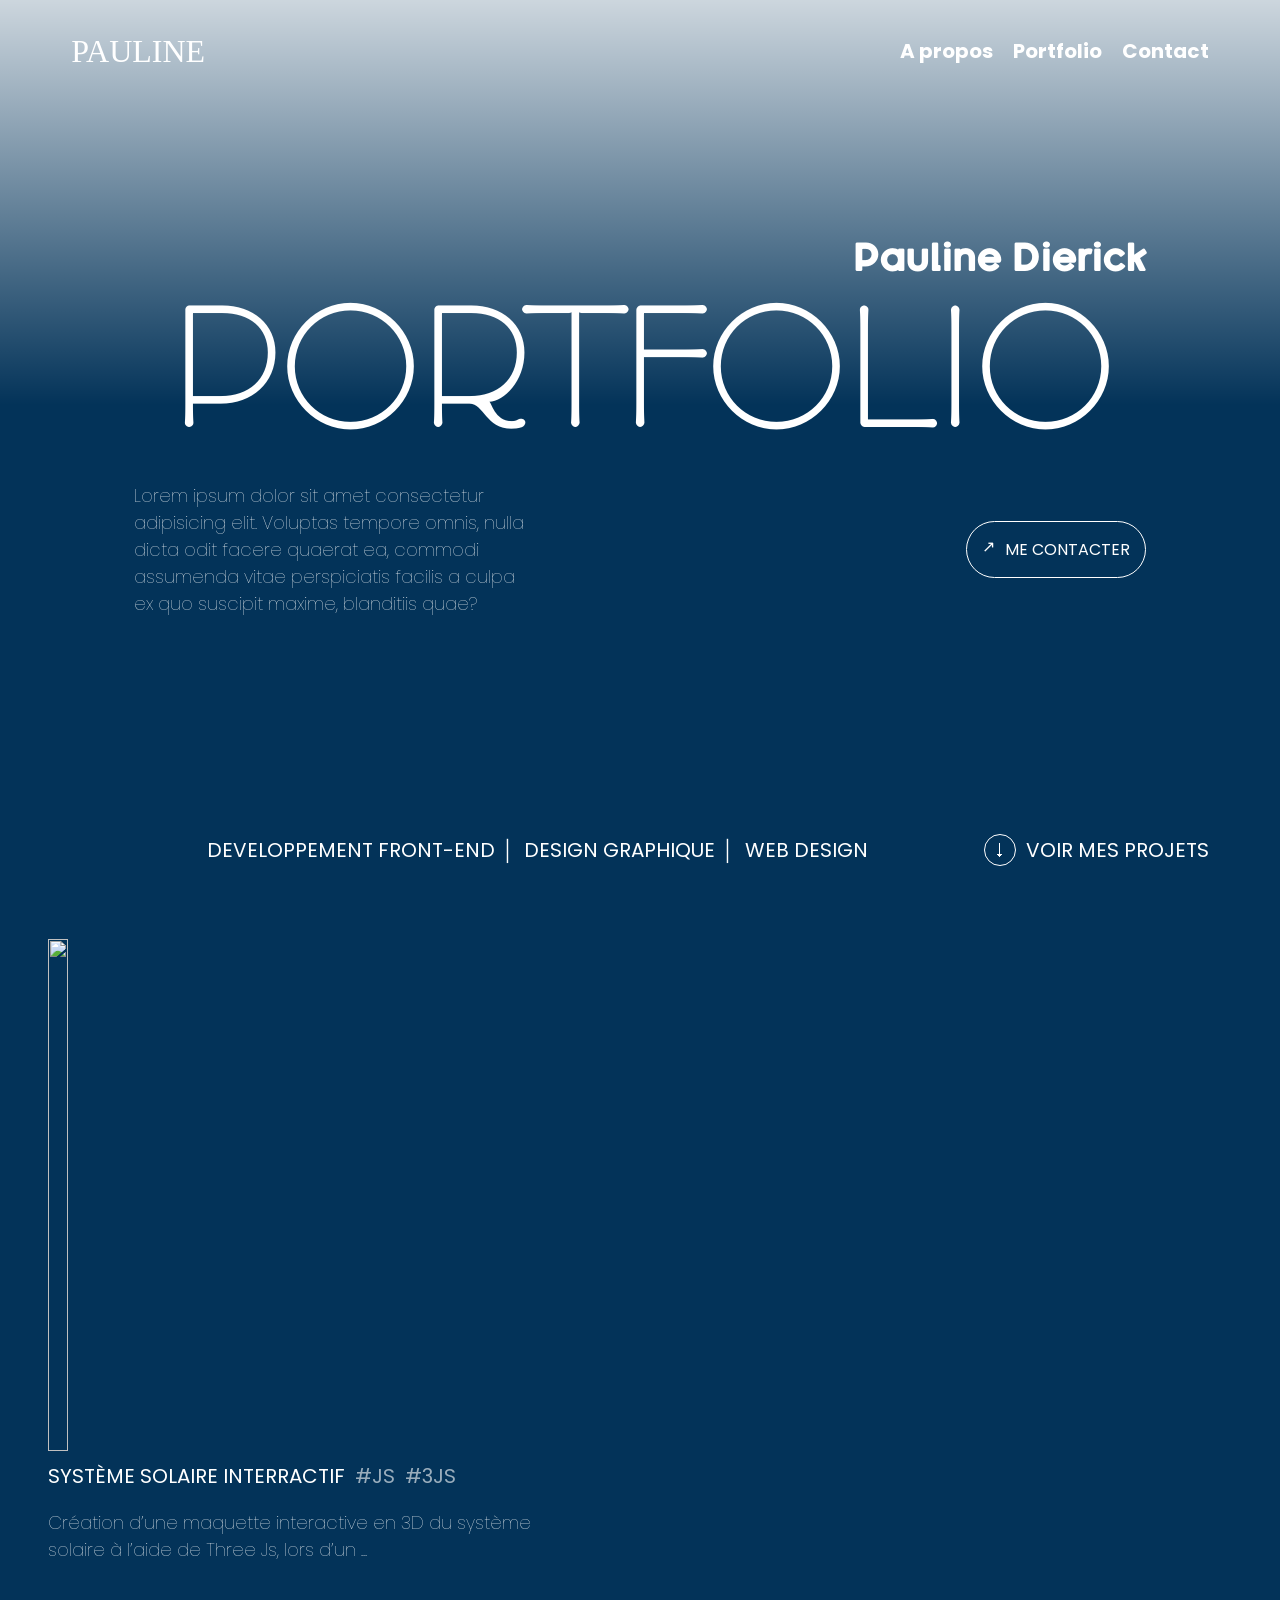
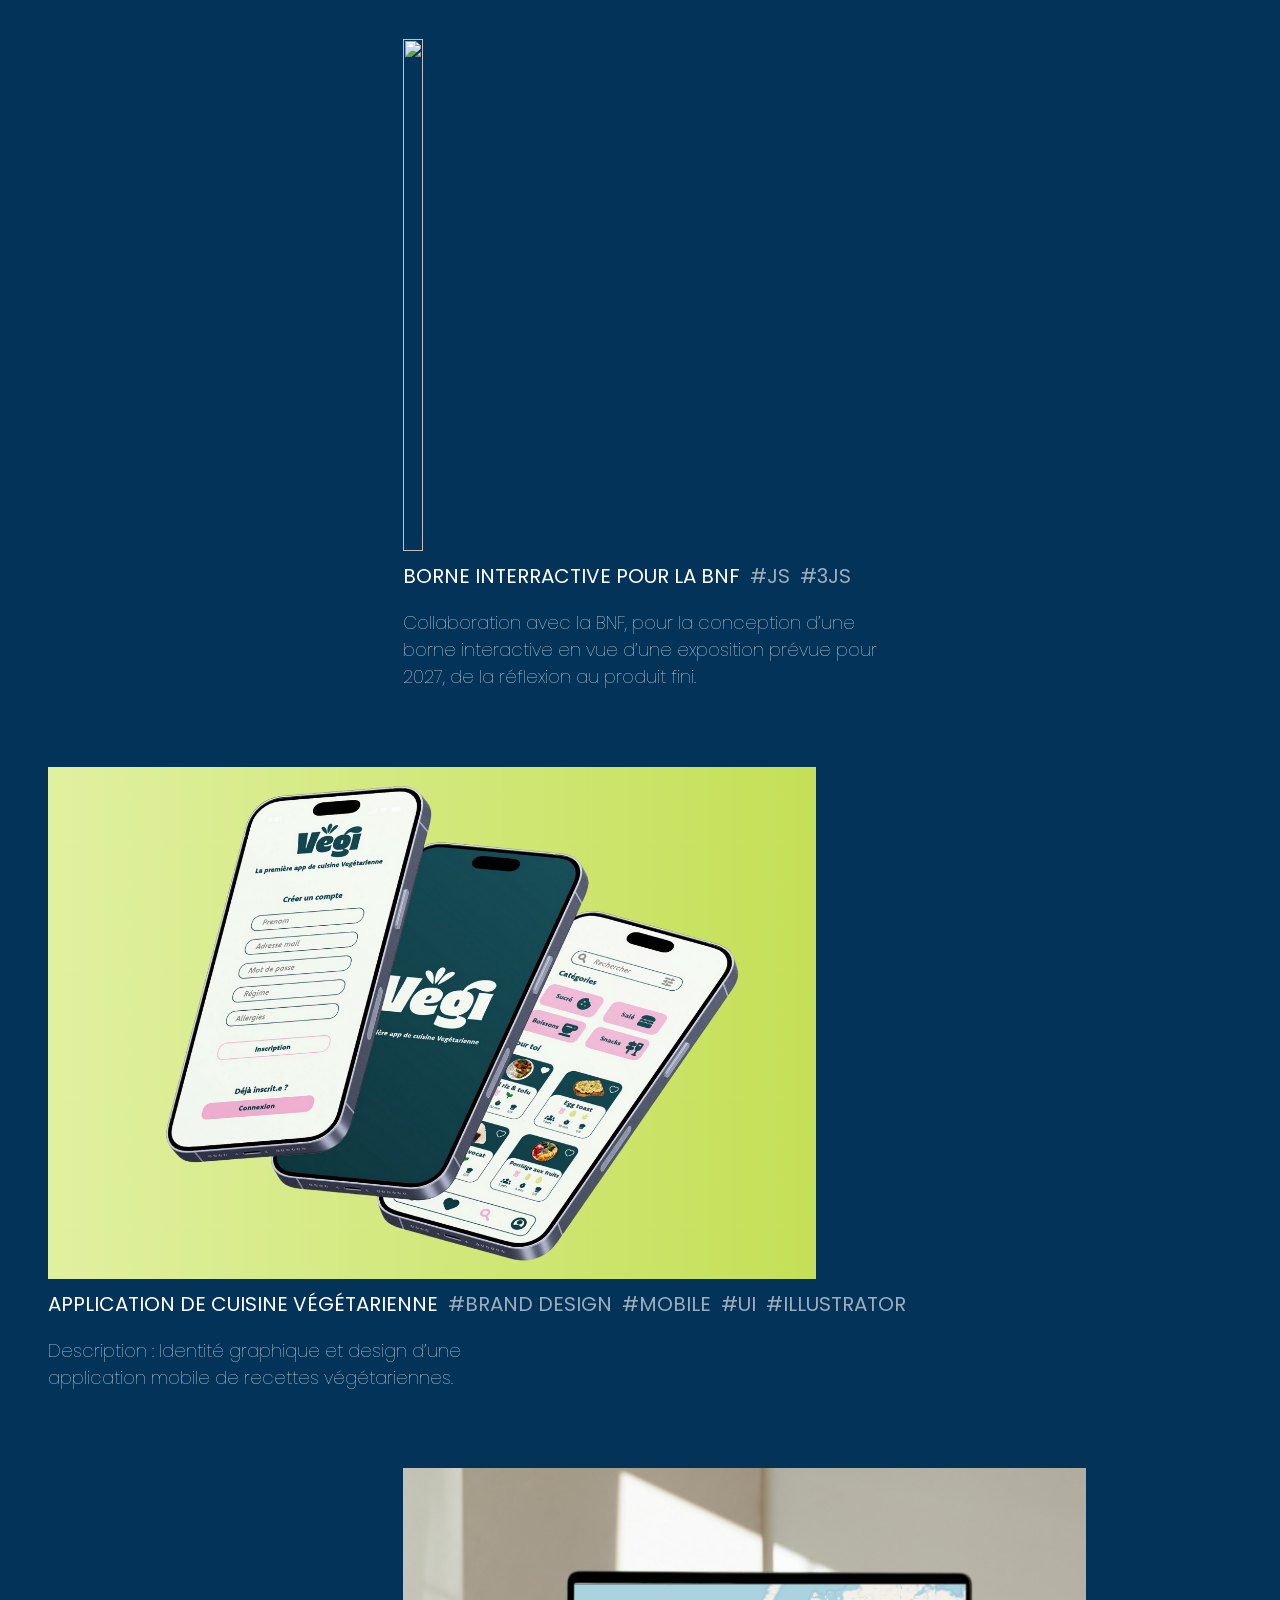
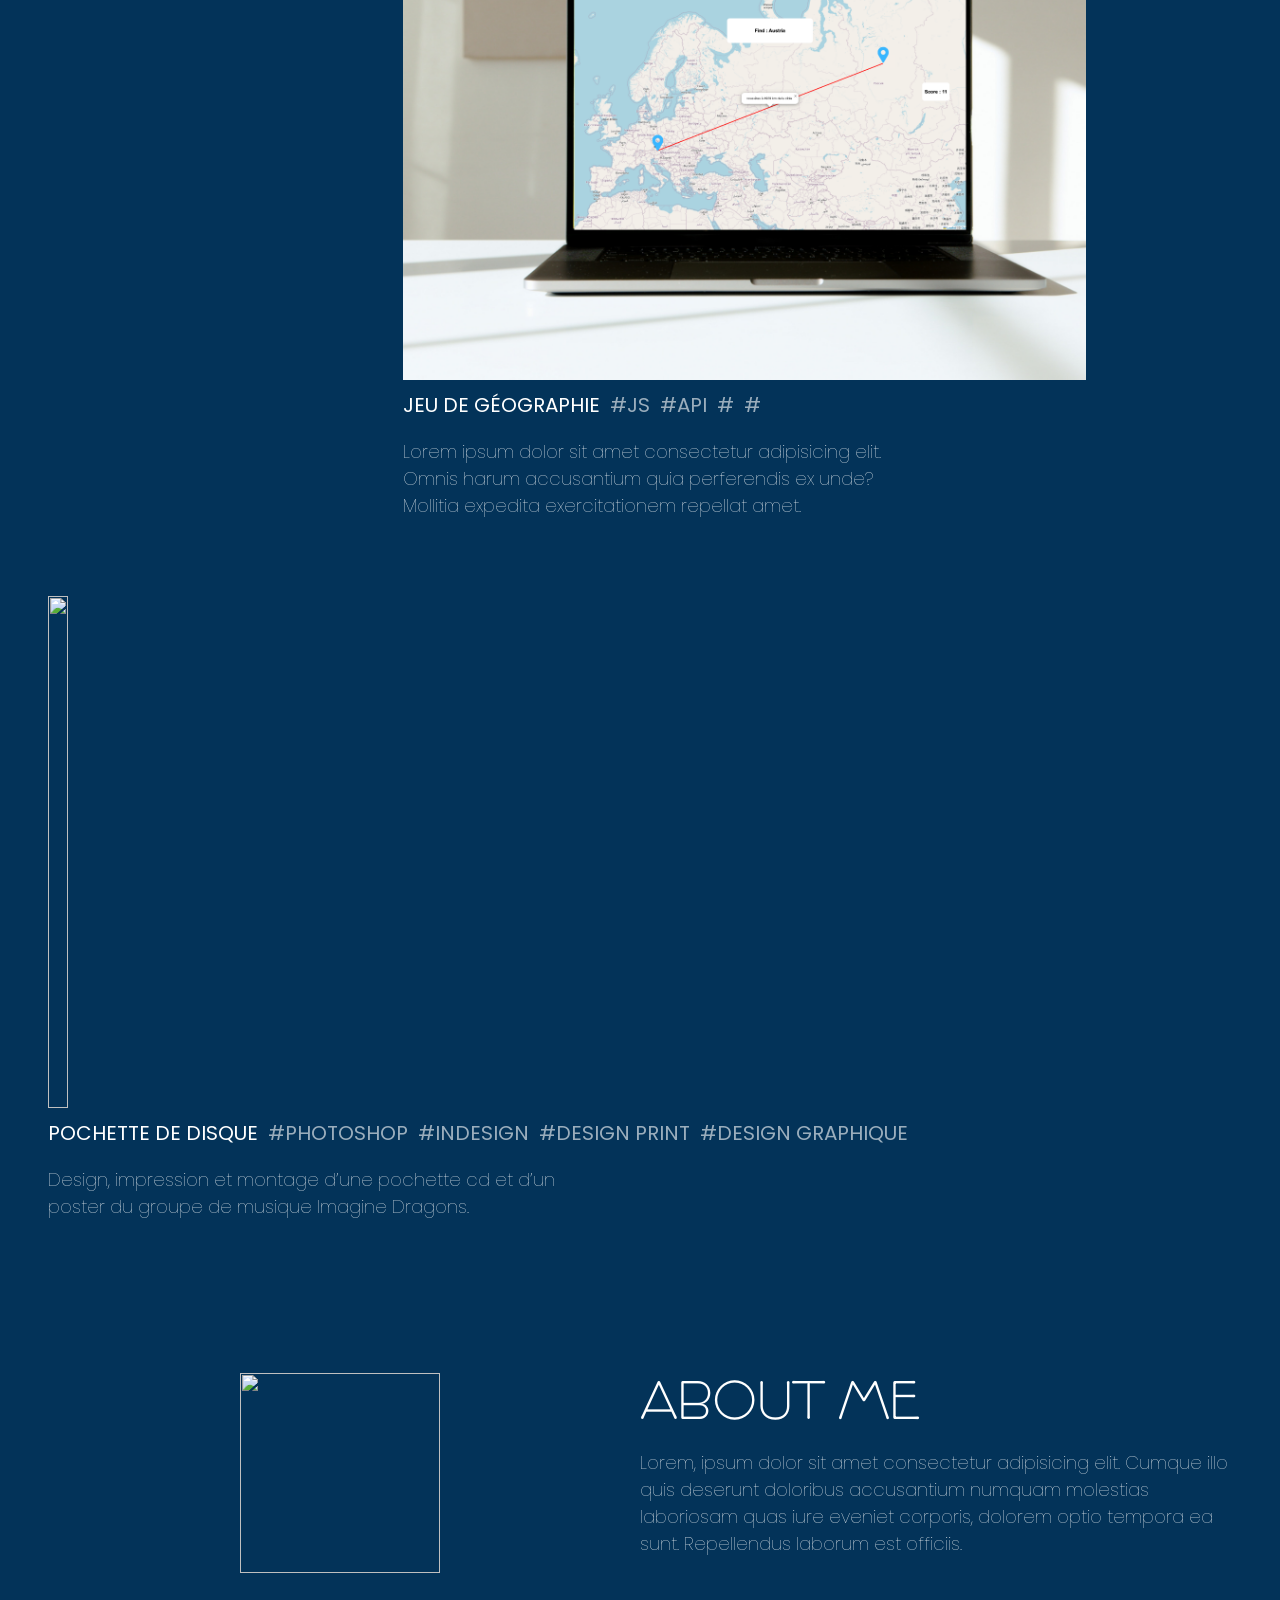
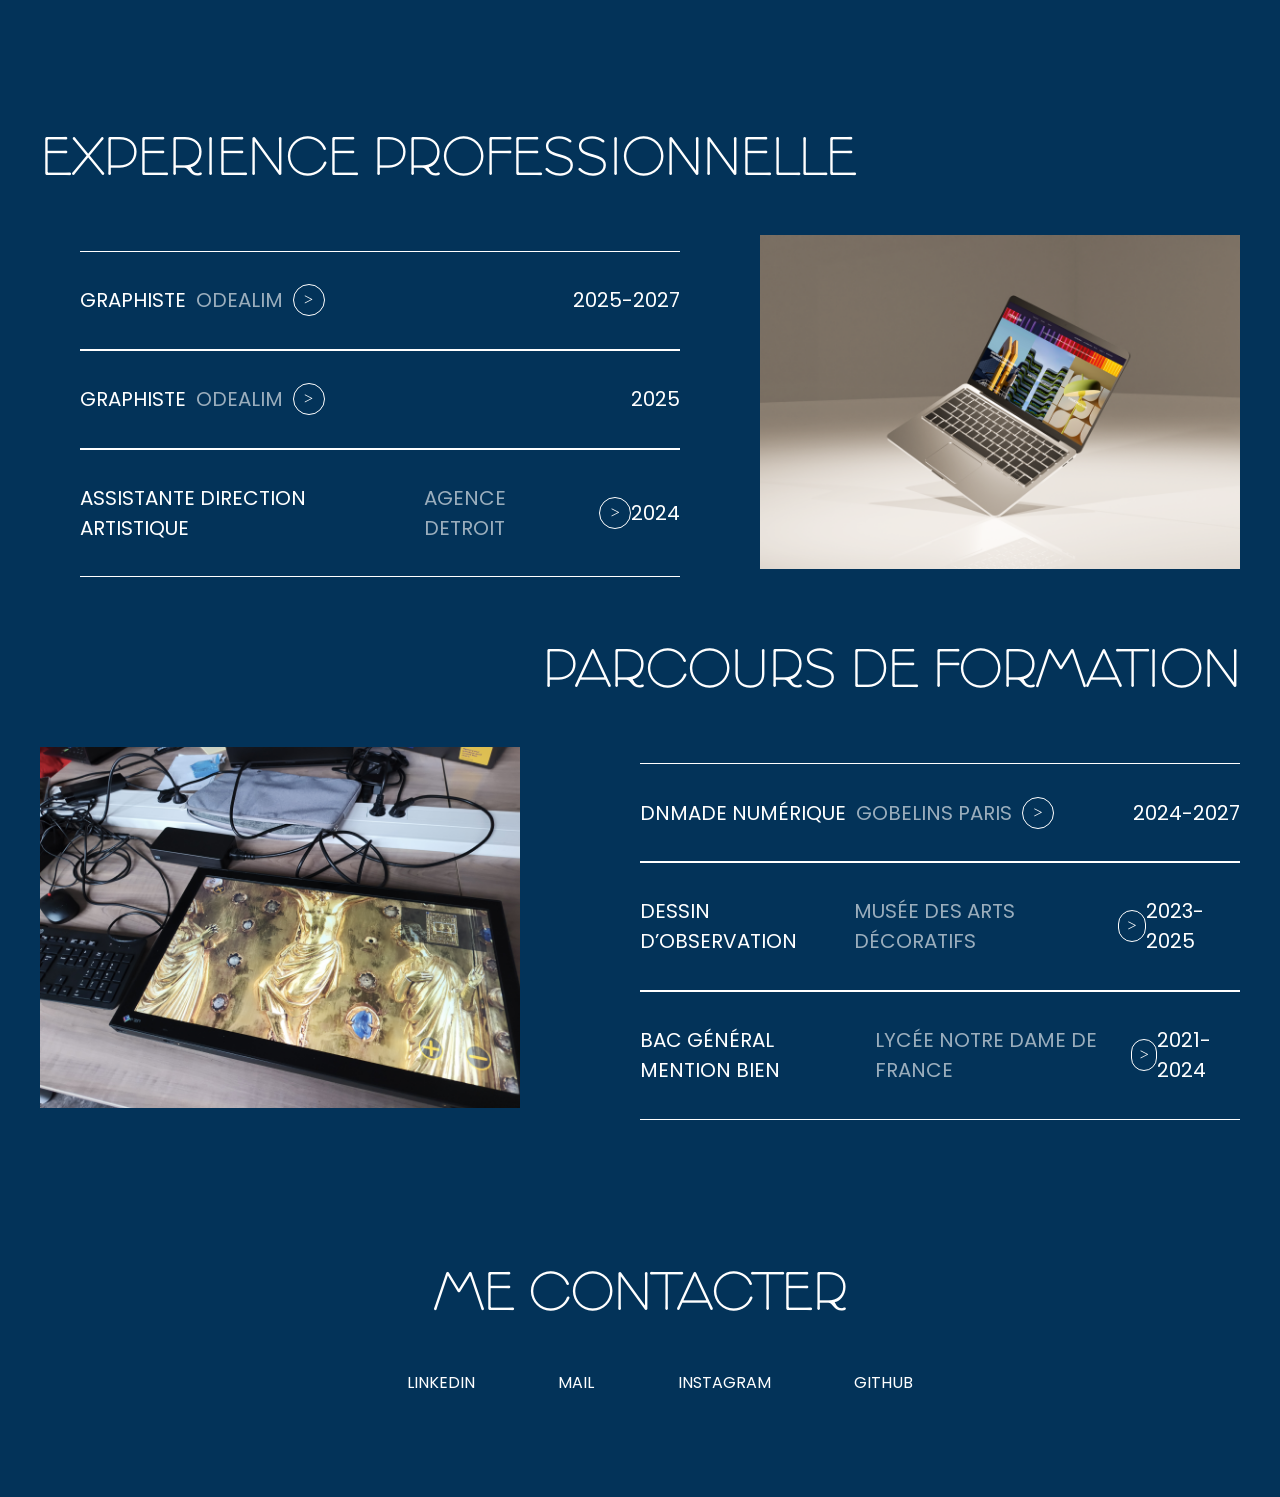
==== commit 13142921: "fix geo" ====
--- a/index.html
+++ b/index.html
@@ -79,7 +79,7 @@
         <div class="home-page-project-cover">
           <img
             class="home-page-project-cover-image"
-            src="images/projet-système-solaire/systeme-solaire-mockup-3.png"
+            src="images/projet-système-solaire/systeme-solaire-mockup-3.png"
             alt=""
           />
         </div>
@@ -134,9 +134,35 @@
         </p>
       </div>
 
-      <!-- quatriçme projet-->
-
-      <div class="home-page-project home-page-project-4" data-id="cd-id">
+
+
+<!-- quatrieme projet-->
+
+<div class="home-page-project home-page-project-4" data-id="geo">
+  <div class="home-page-project-cover">
+    <img src="images/projet-geo/mockup_geo.png" alt="" />
+  </div>
+  <div class="home-page-project-title">
+    <h5>Jeu de géographie</h5>
+    <ul class="home-page-project-tags">
+      <li class="home-page-project-tag">#Js</li>
+      <li class="home-page-project-tag">#Api</li>
+      <li class="home-page-project-tag">#</li>
+      <li class="home-page-project-tag">#</li>
+    </ul>
+  </div>
+  <p class="home-page-projetct-description">
+   Lorem ipsum dolor sit amet consectetur adipisicing elit. 
+   Omnis harum accusantium quia perferendis ex unde? Mollitia expedita exercitationem repellat amet.
+  </p>
+</div>
+
+
+
+
+      <!-- cinquime projet-->
+
+      <div class="home-page-project home-page-project-5" data-id="cd-id">
         <div class="home-page-project-cover">
           <img src="images/projet-cd/pochette_cd_etape_1.png" alt="" />
         </div>
@@ -280,7 +306,7 @@
           </li>
 
           <li class="formation-element" >
-            <div class="formation-element-title" data-id="">
+            <div class="formation-element-title" data-id="ndf">
               <h5 class="formation-title">bac général mention bien</h5>
               <h5 class="formation-school">lycée notre dame de france</h5>
               <div class="see-element-arrow">></div>
@@ -301,10 +327,10 @@
     <div class="home-page-contact-section" id="home-page-contact-section">
         <h3>Me contacter</h3>
         <ul class="contact-links-list">
-            <li class="contact-link"><a  class="contact-link" href="">Linkedin</a></li>
+            <li class="contact-link"><a  class="contact-link" href="https://www.linkedin.com/in/pauline-dierick-25a8852b0/">Linkedin</a></li>
             <li class="contact-link"><a class="contact-link"  href="">Mail</a></li>
-            <li class="contact-link"> <a  class="contact-link" href="">Instagram</a></li>
-            <li class="contact-link"><a class="contact-link" href="">Github</a></li>
+            <li class="contact-link"> <a  class="contact-link" href="https://www.instagram.com/paulinovart/">Instagram</a></li>
+            <li class="contact-link"><a class="contact-link" href="https://github.com/paulinovart/">Github</a></li>
 
         </ul>
     </div>
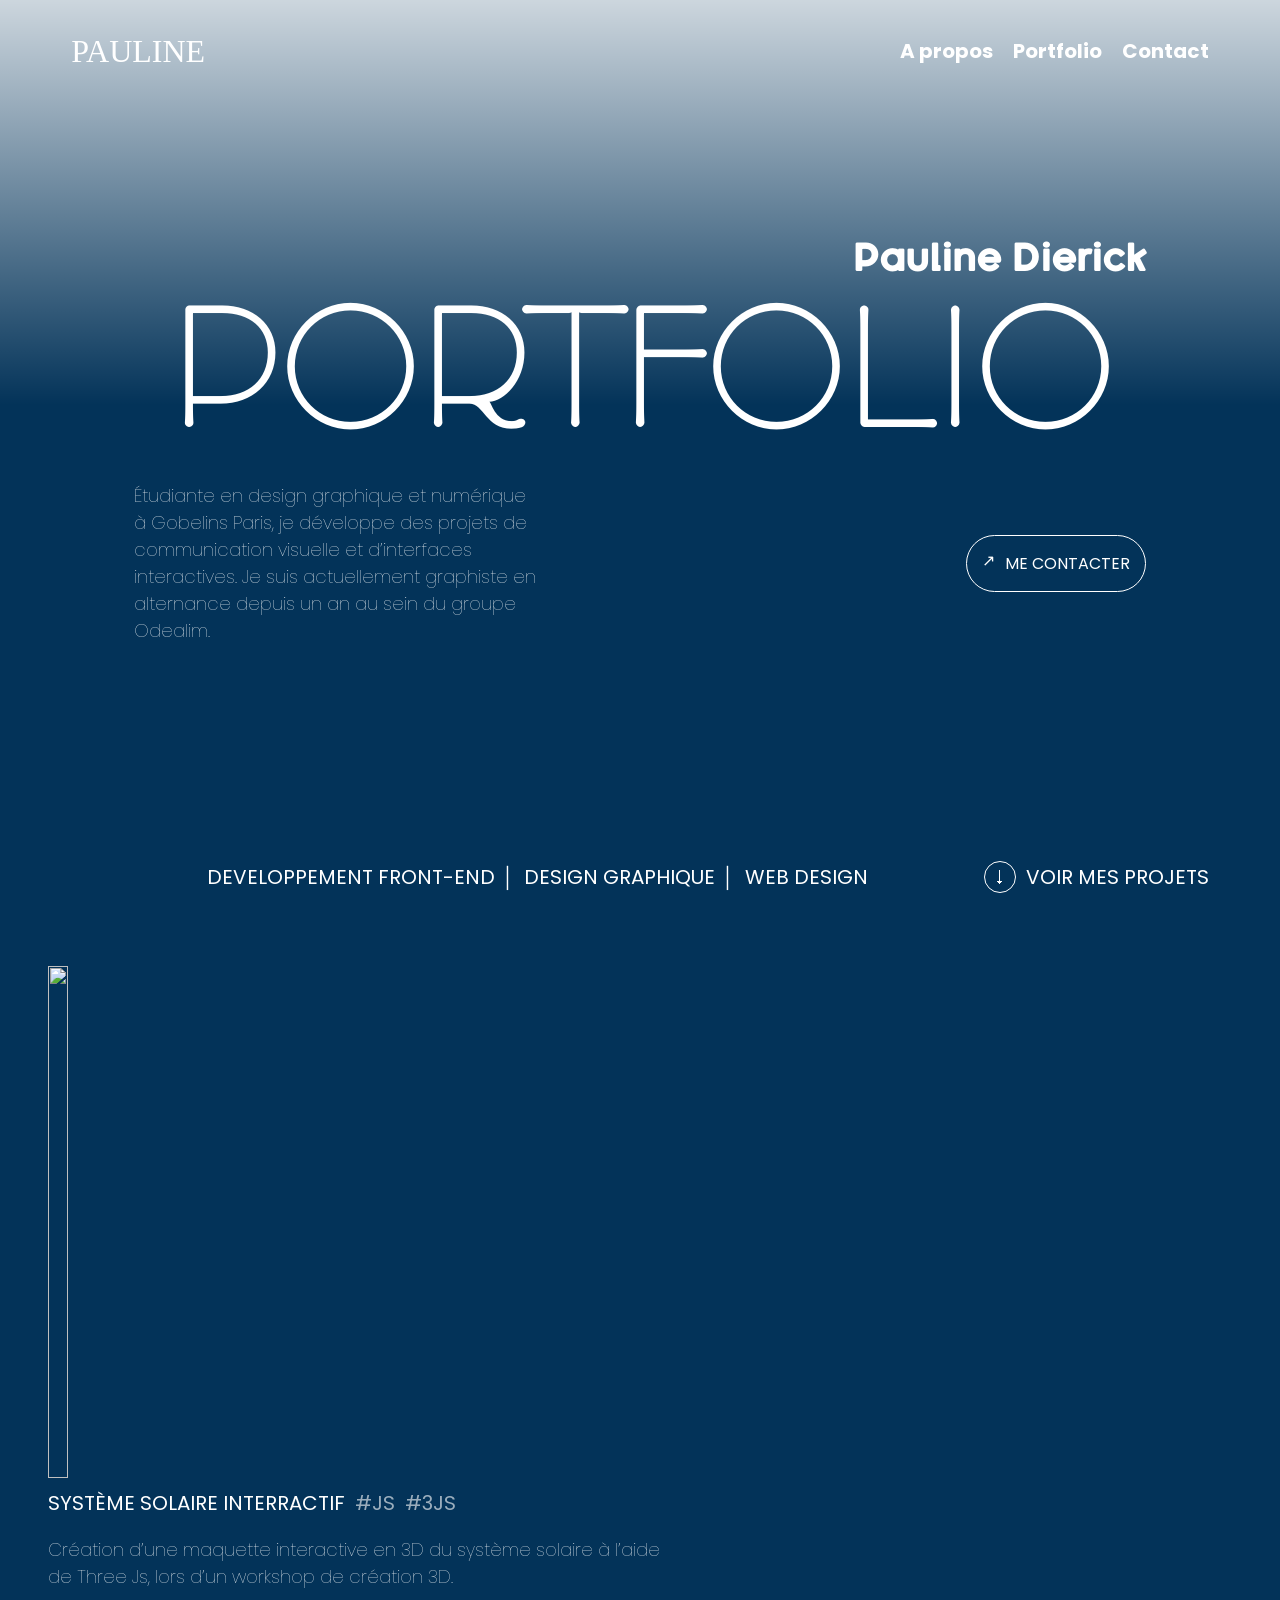
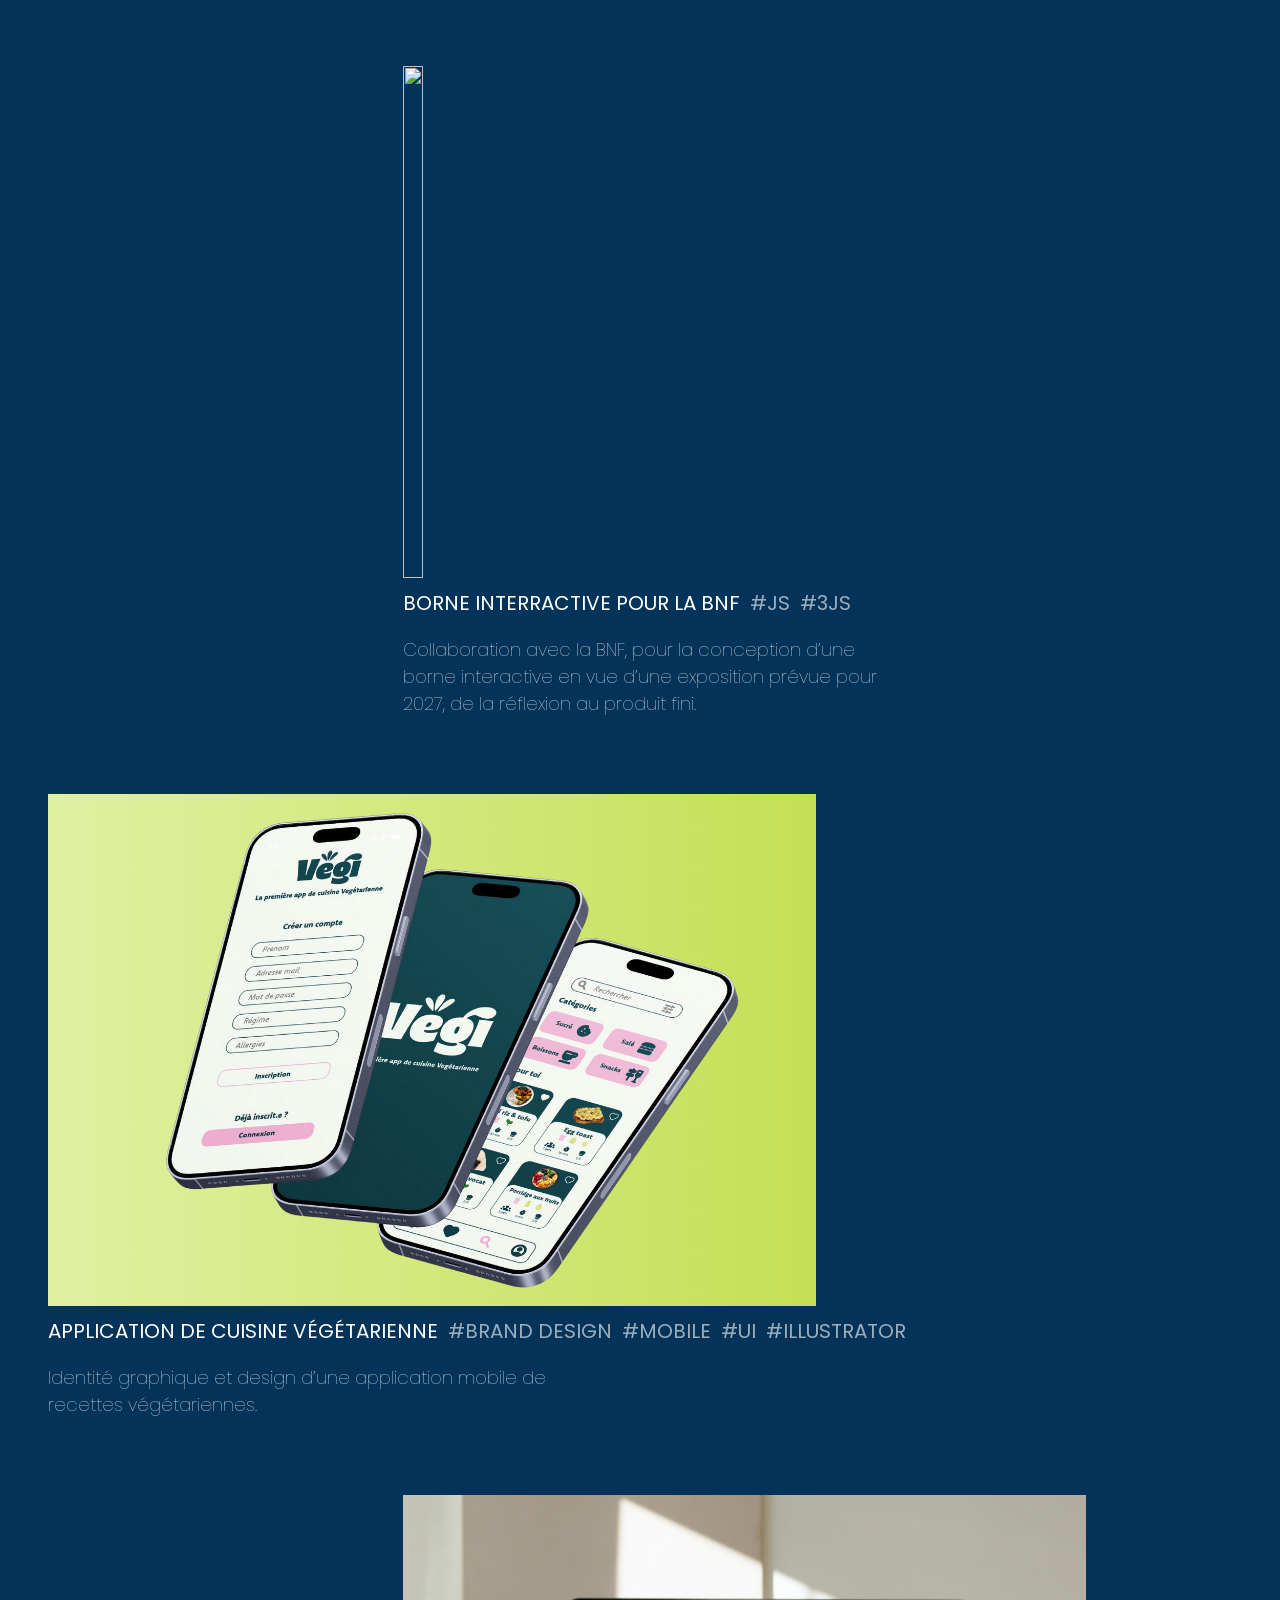
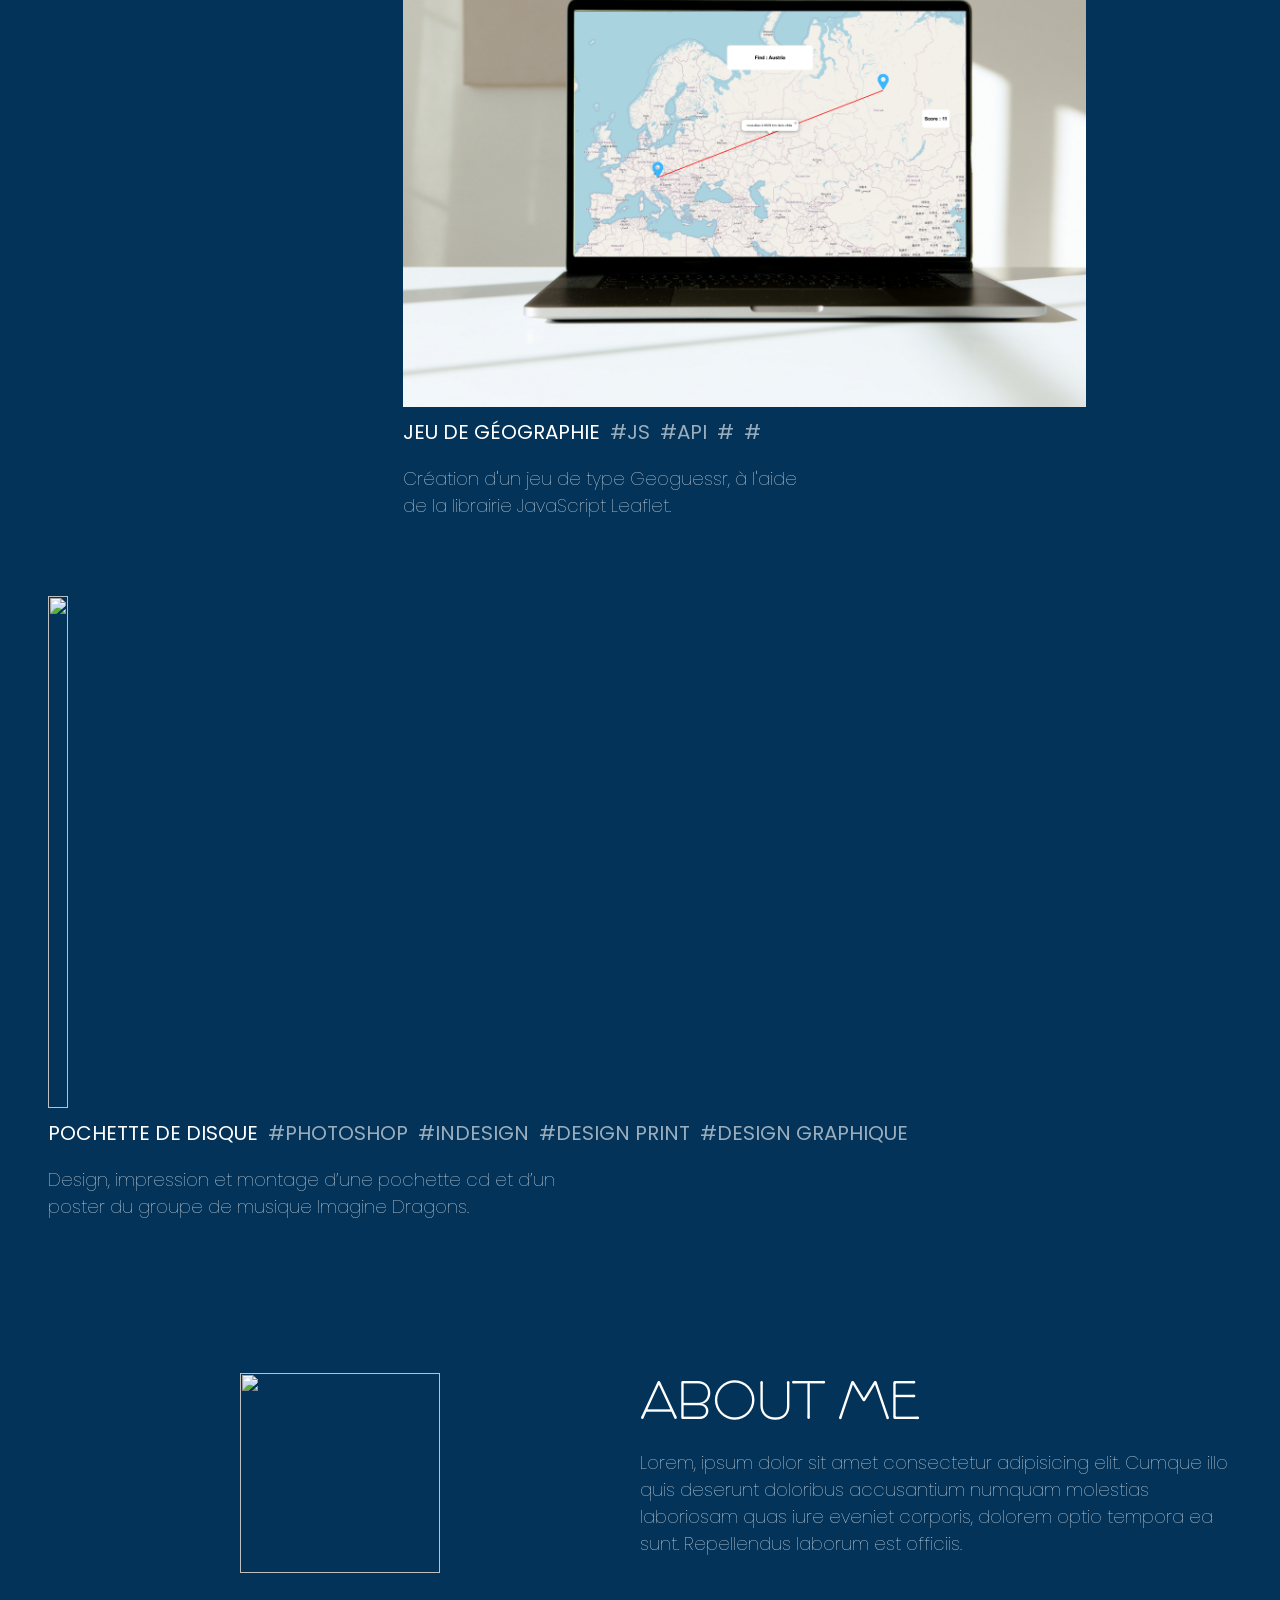
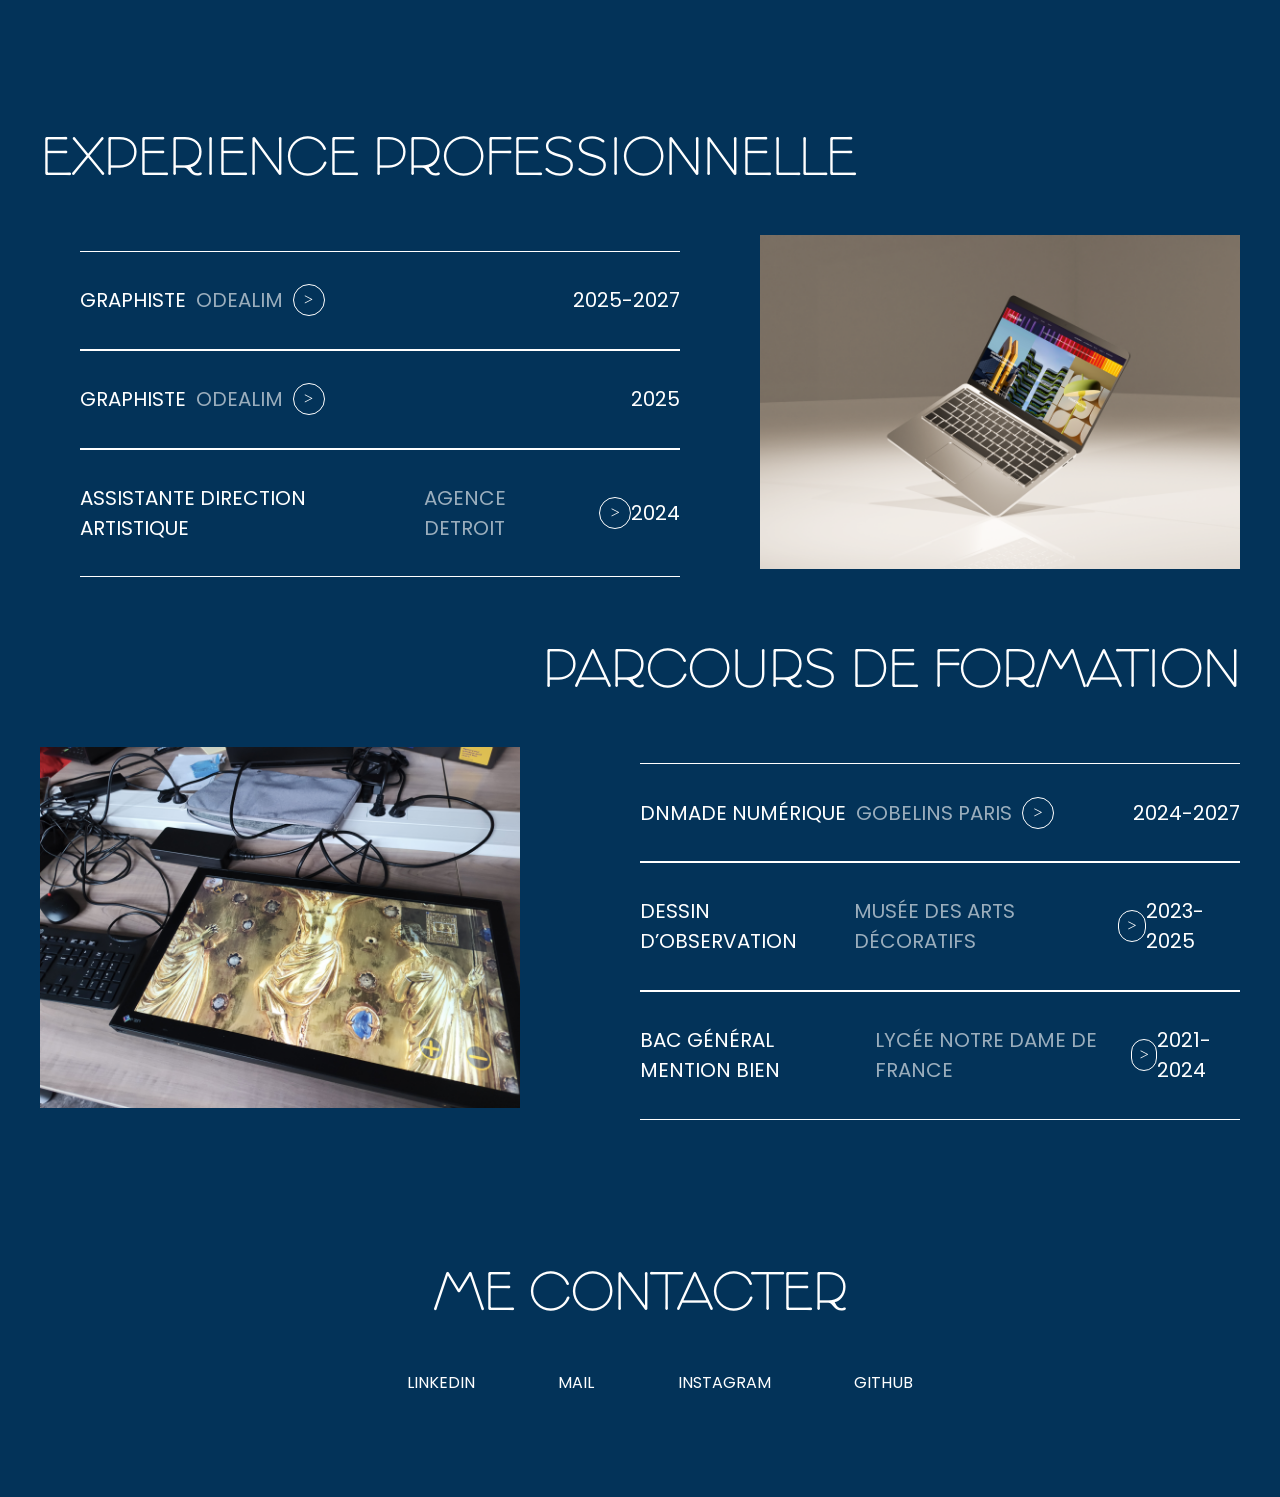
==== commit c2b35d60: "add : descriptions to previous lorem" ====
--- a/index.html
+++ b/index.html
@@ -1,340 +1,346 @@
 <html lang="en">
-  <head>
-    <meta charset="UTF-8" />
-    <meta name="viewport" content="width=device-width, initial-scale=1.0" />
-    <title>Portfolio-2026</title>
-    <link rel="stylesheet" href="style.css" />
-    <link rel="stylesheet" href="style-responsive.css" />
-    <link rel="stylesheet" href="https://cdnjs.cloudflare.com/ajax/libs/font-awesome/4.7.0/css/font-awesome.min.css">
-    <script src="https://kit.fontawesome.com/64aac0f3ce.js" crossorigin="anonymous"></script>
-    <link rel="stylesheet" href="fonts/webfonts/uicons-brands.css">
-    <style>
-      @import url("https://fonts.googleapis.com/css2?family=Poppins:ital,wght@0,100;0,200;0,300;0,400;0,500;0,600;0,700;0,800;0,900;1,100;1,200;1,300;1,400;1,500;1,600;1,700;1,800;1,900&display=swap");
-    </style>
-  </head>
-
-  <body>
-
-    <!--Dégradé-->
-
-    <div class="degrade"></div>
-
-
-    <!-- header -->
-    <div class="header-section">
-      <div class="logo-section"><a  class="logo-section" href="index.html">Pauline</a></div>
-      <div id="menu-icon" class="fa fa-bars"></div>
-      <ul class="navbar">
-
-        <li class="navabar-element"><a class="navabar-element" href="#home-page-about-section">A propos</a></li>
-        <li class="navabar-element"><a class="navabar-element" href="">Portfolio</a></li>
-        <li class="navabar-element"><a class="navabar-element" href="#home-page-contact-section">Contact</a></li>
+
+<head>
+  <meta charset="UTF-8" />
+  <meta name="viewport" content="width=device-width, initial-scale=1.0" />
+  <title>Portfolio-2026</title>
+  <link rel="stylesheet" href="style.css" />
+  <link rel="stylesheet" href="style-responsive.css" />
+  <link rel="stylesheet" href="https://cdnjs.cloudflare.com/ajax/libs/font-awesome/4.7.0/css/font-awesome.min.css">
+  <script src="https://kit.fontawesome.com/64aac0f3ce.js" crossorigin="anonymous"></script>
+  <link rel="stylesheet" href="fonts/webfonts/uicons-brands.css">
+  <style>
+    @import url("https://fonts.googleapis.com/css2?family=Poppins:ital,wght@0,100;0,200;0,300;0,400;0,500;0,600;0,700;0,800;0,900;1,100;1,200;1,300;1,400;1,500;1,600;1,700;1,800;1,900&display=swap");
+  </style>
+</head>
+
+<body>
+
+  <!--Dégradé-->
+
+  <div class="degrade"></div>
+
+
+  <!-- header -->
+  <div class="header-section">
+    <div class="logo-section"><a class="logo-section" href="index.html">Pauline</a></div>
+    <div id="menu-icon" class="fa fa-bars"></div>
+    <ul class="navbar">
+
+      <li class="navabar-element"><a class="navabar-element" href="#home-page-about-section">A propos</a></li>
+      <li class="navabar-element"><a class="navabar-element" href="">Portfolio</a></li>
+      <li class="navabar-element"><a class="navabar-element" href="#home-page-contact-section">Contact</a></li>
+    </ul>
+  </div>
+  <!-- landing page, espace home -->
+  <div class="home-section">
+    <h2 class="my-name">Pauline Dierick</h2>
+
+    <h1 class="portfolio-title">Portfolio</h1>
+
+    <div class="portfolio-home-section-2">
+      <p class="portfolio-description">
+
+        Étudiante en design graphique et numérique à Gobelins Paris, je développe des projets de communication visuelle
+        et d’interfaces interactives.
+
+        Je suis actuellement graphiste en alternance depuis un an au sein du groupe Odealim.
+
+      </p>
+
+      <a class="bouton-me-contacter bouton" href="#home-page-contact-section">
+        <div class="arrow-icon">↗</div>
+        <h4 class="button-text">Me contacter</h4>
+      </a>
+    </div>
+  </div>
+
+  <div class="home-page-bottom">
+    <div class="home-page-skills">
+      <h5 class="home-page-skill">
+        <a href="">Developpement front-end │</a>
+      </h5>
+      <h5 class="home-page-skill"><a href="">Design graphique │</a></h5>
+      <h5 class="home-page-skill"><a href="">Web design</a></h5>
+    </div>
+    <div class="see-projects">
+      <div class="see-projects-arrow">⭣</div>
+      <h5>Voir mes projets</h5>
+    </div>
+  </div>
+  </div>
+
+  <!-- section projets à la une -->
+
+  <div class="custom-cursor invisible"> ↗</div>
+
+  <div class="home-page-projects-section" id="home-page-projects-section">
+    <!-- Premier projet-->
+
+    <div class="home-page-project home-page-project-1" data-id="systeme-solaire">
+      <div class="home-page-project-cover">
+        <img class="home-page-project-cover-image" src="images/projet-système-solaire/systeme-solaire-mockup-3.png"
+          alt="" />
+      </div>
+      <div class="home-page-project-title">
+        <h5>Système solaire interractif</h5>
+        <ul class="home-page-project-tags">
+          <li class="home-page-project-tag">#js</li>
+          <li class="home-page-project-tag">#3js</li>
+        </ul>
+      </div>
+      <p class="home-page-projetct-description">
+        Création d’une maquette interactive en 3D du système solaire à l’aide de Three Js, lors d’un workshop de création 3D.
+      </p>
+    </div>
+
+    <!-- deuxième projet-->
+
+    <div class="home-page-project home-page-project-2" data-id="borne-bnf">
+      <div class="home-page-project-cover">
+        <img src="images/projet-bnf/mockup bnf 1.png" alt="" />
+      </div>
+      <div class="home-page-project-title">
+        <h5>Borne interractive pour la BNF</h5>
+        <ul class="home-page-project-tags">
+          <li class="home-page-project-tag">#js</li>
+          <li class="home-page-project-tag">#3js</li>
+        </ul>
+      </div>
+      <p class="home-page-projetct-description">
+        Collaboration avec la BNF, pour la conception d’une borne interactive en vue d’une exposition prévue pour 2027,
+        de la réflexion au produit fini.
+      </p>
+    </div>
+
+    <!-- troisième projet-->
+
+    <div class="home-page-project home-page-project-3" data-id="vegi">
+      <div class="home-page-project-cover">
+        <img src="images/projet-vegi/vegi_etape_2.png" alt="" />
+      </div>
+      <div class="home-page-project-title">
+        <h5>Application de cuisine Végétarienne</h5>
+        <ul class="home-page-project-tags">
+          <li class="home-page-project-tag">#Brand design</li>
+          <li class="home-page-project-tag">#mobile</li>
+          <li class="home-page-project-tag">#UI</li>
+          <li class="home-page-project-tag">#Illustrator</li>
+        </ul>
+      </div>
+      <p class="home-page-projetct-description">
+     Identité graphique et design d’une application mobile de
+        recettes végétariennes.
+      </p>
+    </div>
+
+
+
+    <!-- quatrieme projet-->
+
+    <div class="home-page-project home-page-project-4" data-id="geo">
+      <div class="home-page-project-cover">
+        <img src="images/projet-geo/mockup_geo.png" alt="" />
+      </div>
+      <div class="home-page-project-title">
+        <h5>Jeu de géographie</h5>
+        <ul class="home-page-project-tags">
+          <li class="home-page-project-tag">#Js</li>
+          <li class="home-page-project-tag">#Api</li>
+          <li class="home-page-project-tag">#</li>
+          <li class="home-page-project-tag">#</li>
+        </ul>
+      </div>
+      <p class="home-page-projetct-description">
+  Création d'un jeu de type Geoguessr, à l'aide de la librairie JavaScript Leaflet.
+      </p>
+    </div>
+
+
+
+
+    <!-- cinquime projet-->
+
+    <div class="home-page-project home-page-project-5" data-id="cd-id">
+      <div class="home-page-project-cover">
+        <img src="images/projet-cd/pochette_cd_etape_1.png" alt="" />
+      </div>
+      <div class="home-page-project-title">
+        <h5>Pochette de disque</h5>
+        <ul class="home-page-project-tags">
+          <li class="home-page-project-tag">#Photoshop</li>
+          <li class="home-page-project-tag">#Indesign</li>
+          <li class="home-page-project-tag">#Design Print</li>
+          <li class="home-page-project-tag">#Design graphique</li>
+        </ul>
+      </div>
+      <p class="home-page-projetct-description">
+        Design, impression et montage d’une pochette cd et d’un poster du
+        groupe de musique Imagine Dragons.
+      </p>
+    </div>
+  </div>
+
+  <!-- section about -->
+
+  <div class="home-page-about-section" id="home-page-about-section">
+    <div class="about-me-image">
+      <img src="images/moi/photo_profil_retouches.png" alt="" />
+    </div>
+
+    <div class="about-me-text">
+      <h3>About me</h3>
+      <p class="about-me-paragraph">
+        Lorem, ipsum dolor sit amet consectetur adipisicing elit. Cumque illo
+        quis deserunt doloribus accusantium numquam molestias laboriosam quas
+        iure eveniet corporis, dolorem optio tempora ea sunt. Repellendus
+        laborum est officiis.
+      </p>
+    </div>
+  </div>
+  <!-- section experiences pro -->
+  <div class="home-page-work-experience-section" id="home-page-work-experience-section">
+    <h3>Experience professionnelle</h3>
+
+    <div class="work-experience-section">
+      <ul class="work-experience-list">
+        <li class="work-experience-element">
+          <div class="work-experience-element-title" data-id="odealim-alternance">
+            <h5 class="work-experience-title">Graphiste</h5>
+            <h5 class="work-experience-company">Odealim</h5>
+            <div class="see-element-arrow">></div>
+            <h5 class="work-experience-year">2025-2027</h5>
+          </div>
+
+          <p class="work-experience-description invisible">
+            J’ai continué mon parcours en tant que graphiste en alternance au sein du groupe Odealim. J'approfondi
+            depuis un an mes compétences en communication et création visuelle, en participant à toutes les étapes du
+            processus, et en travaillant avec de nombreux outils et identités de marque.
+          </p>
+        </li>
+
+        <li class="work-experience-element">
+          <div class="work-experience-element-title" data-id="stage-odealim">
+            <h5 class="work-experience-title">Graphiste</h5>
+            <h5 class="work-experience-company">Odealim</h5>
+            <div class="see-element-arrow">></div>
+            <h5 class="work-experience-year">2025</h5>
+          </div>
+
+          <p class="work-experience-description invisible">
+            Pendant deux mois, j’ai intégré l’équipe communication du groupe Odealim en tant que stagiaire graphiste, un
+            stage riche, formateur et concret.
+            J’ai travaillé sur des supports variés (réseaux sociaux, affiches, événements, présentations) et contribué à
+            la création de contenus éditoriaux.
+            Ce stage m’a permis de développer mes compétences en graphisme, en communication visuelle et en travail
+            d’équipe.
+          </p>
+        </li>
+
+        <li class="work-experience-element">
+          <div class="work-experience-element-title" data-id="stage-detroit">
+            <h5 class="work-experience-title">
+              assistante direction artistique
+            </h5>
+            <h5 class="work-experience-company">agence detroit</h5>
+            <div class="see-element-arrow">></div>
+            <h5 class="work-experience-year">2024</h5>
+          </div>
+
+          <p class="work-experience-description invisible">
+            J’ai effectué un stage en décembre 2024 en tant qu’assistante en direction artistique à l’agence Détroit, ce
+            qui m’a permis de me familiariser avec ce métier.
+            J’y ai conçu une charte graphique et participé à la création de designs variés.
+            J’ai travaillé sur des éléments de communication (illustrations, vidéos, visuels publicitaires) et acquis
+            des connaissances en graphisme, web et communication.
+          </p>
+        </li>
       </ul>
-    </div>
-    <!-- landing page, espace home -->
-    <div class="home-section">
-      <h2 class="my-name">Pauline Dierick</h2>
-
-      <h1 class="portfolio-title">Portfolio</h1>
-
-      <div class="portfolio-home-section-2">
-        <p class="portfolio-description">
-          Lorem ipsum dolor sit amet consectetur adipisicing elit. Voluptas
-          tempore omnis, nulla dicta odit facere quaerat ea, commodi assumenda
-          vitae perspiciatis facilis a culpa ex quo suscipit maxime, blanditiis
-          quae?
-        </p>
-        <div class="bouton-me-contacter bouton">
-          <div class="arrow-icon">↗</div>
-          <h4 class="button-text">Me contacter</h4>
-        </div>
-      </div>
-
-      <div class="home-page-bottom">
-        <div class="home-page-skills">
-          <h5 class="home-page-skill">
-            <a href="">Developpement front-end │</a>
-          </h5>
-          <h5 class="home-page-skill"><a href="">Design graphique │</a></h5> 
-          <h5 class="home-page-skill"><a href="">Web design</a></h5>
-        </div>
-        <div class="see-projects">
-          <div class="see-projects-arrow">⭣</div>
-          <h5>Voir mes projets</h5>
-        </div>
-      </div>
-    </div>
-
-    <!-- section projets à la une -->
-
-    <div class="custom-cursor invisible" > ↗</div>
-
-    <div class="home-page-projects-section" id="home-page-projects-section">
-      <!-- Premier projet-->
-
-      <div
-        class="home-page-project home-page-project-1"
-        data-id="systeme-solaire"
-      >
-        <div class="home-page-project-cover">
-          <img
-            class="home-page-project-cover-image"
-            src="images/projet-système-solaire/systeme-solaire-mockup-3.png"
-            alt=""
-          />
-        </div>
-        <div class="home-page-project-title">
-          <h5>Système solaire interractif</h5>
-          <ul class="home-page-project-tags">
-            <li class="home-page-project-tag">#js</li>
-            <li class="home-page-project-tag">#3js</li>
-          </ul>
-        </div>
-        <p class="home-page-projetct-description">
-          Création d’une maquette interactive en 3D du système solaire à l’aide de Three Js, lors d’un ...
-        </p>
-      </div>
-
-      <!-- deuxième projet-->
-
-      <div class="home-page-project home-page-project-2" data-id="borne-bnf">
-        <div class="home-page-project-cover">
-          <img src="images/projet-bnf/mockup bnf 1.png" alt="" />
-        </div>
-        <div class="home-page-project-title">
-          <h5>Borne interractive pour la BNF</h5>
-          <ul class="home-page-project-tags">
-            <li class="home-page-project-tag">#js</li>
-            <li class="home-page-project-tag">#3js</li>
-          </ul>
-        </div>
-        <p class="home-page-projetct-description">
-          Collaboration avec la BNF, pour la conception d’une borne interactive en vue d’une exposition prévue pour 2027, de la réflexion au produit fini.
-        </p>
-      </div>
-
-      <!-- troisième projet-->
-
-      <div class="home-page-project home-page-project-3" data-id="vegi">
-        <div class="home-page-project-cover">
-          <img src="images/projet-vegi/vegi_etape_2.png" alt="" />
-        </div>
-        <div class="home-page-project-title">
-          <h5>Application de cuisine Végétarienne</h5>
-          <ul class="home-page-project-tags">
-            <li class="home-page-project-tag">#Brand design</li>
-            <li class="home-page-project-tag">#mobile</li>
-            <li class="home-page-project-tag">#UI</li>
-            <li class="home-page-project-tag">#Illustrator</li>
-          </ul>
-        </div>
-        <p class="home-page-projetct-description">
-          Description : Identité graphique et design d’une application mobile de
-          recettes végétariennes.
-        </p>
-      </div>
-
-
-
-<!-- quatrieme projet-->
-
-<div class="home-page-project home-page-project-4" data-id="geo">
-  <div class="home-page-project-cover">
-    <img src="images/projet-geo/mockup_geo.png" alt="" />
-  </div>
-  <div class="home-page-project-title">
-    <h5>Jeu de géographie</h5>
-    <ul class="home-page-project-tags">
-      <li class="home-page-project-tag">#Js</li>
-      <li class="home-page-project-tag">#Api</li>
-      <li class="home-page-project-tag">#</li>
-      <li class="home-page-project-tag">#</li>
+      <div class="work-experience-img"> <img src="images/work-experience/odealim-alternance.png" alt="" /></div>
+
+
+
+    </div>
+  </div>
+
+  <!-- section formation -->
+
+  <div class="home-page-formation-section">
+    <h3>Parcours de formation</h3>
+
+    <div class="formation-section">
+
+
+      <div class="formation-img"> <img src="images/formation/gobelins-dnmade.png" alt=""></div>
+      <ul class="formation-list">
+        <li class="formation-element">
+          <div class="formation-element-title" data-id="gobelins-dnmade">
+            <h5 class="formation-title">Dnmade numérique</h5>
+            <h5 class="formation-school">gobelins paris</h5>
+            <div class="see-element-arrow">></div>
+            <h5 class="formation-year">2024-2027</h5>
+          </div>
+
+          <p class="formation-description invisible">
+            Matières enseignées dans mon cursus :
+            - Langages de programmation (Html, Css, Java Script)
+            - Logiciels de la suite Adobe (InDesign, Illustrator, Photoshop, After Effects,XD)
+            - Communication et gestion de projet
+            - Anglais
+            - Culture des arts et du design
+            - Humanités
+            - Économie et gestion
+            - Professionnalisation
+          </p>
+        </li>
+
+        <li class="formation-element">
+          <div class="formation-element-title" data-id="adc">
+            <h5 class="formation-title">dessin d’observation</h5>
+            <h5 class="formation-school">musée des arts décoratifs</h5>
+            <div class="see-element-arrow">></div>
+            <h5 class="formation-year">2023-2025</h5>
+          </div>
+
+          <p class="formation-description invisible">
+            Apprentissage des bases du dessin d'observation, avec plusieurs techniques : graphite, encre de chine,
+            fusain, crayon de couleur, ...
+            Séances de modèle vivant, sorties en extérieur et en musée.
+          </p>
+        </li>
+
+        <li class="formation-element">
+          <div class="formation-element-title" data-id="ndf">
+            <h5 class="formation-title">bac général mention bien</h5>
+            <h5 class="formation-school">lycée notre dame de france</h5>
+            <div class="see-element-arrow">></div>
+            <h5 class="formation-year">2021-2024</h5>
+          </div>
+
+          <p class="formation-description invisible">
+            Enseignement de spécialités : LLCE Anglais, Mathématiques.
+
+          </p>
+        </li>
+      </ul>
+    </div>
+  </div>
+
+  <!-- section contact -->
+
+  <div class="home-page-contact-section" id="home-page-contact-section">
+    <h3>Me contacter</h3>
+    <ul class="contact-links-list">
+      <li class="contact-link"><a class="contact-link"
+          href="https://www.linkedin.com/in/pauline-dierick-25a8852b0/">Linkedin</a></li>
+      <li class="contact-link"><a class="contact-link" href="">Mail</a></li>
+      <li class="contact-link"> <a class="contact-link" href="https://www.instagram.com/paulinovart/">Instagram</a></li>
+      <li class="contact-link"><a class="contact-link" href="https://github.com/paulinovart/">Github</a></li>
+
     </ul>
   </div>
-  <p class="home-page-projetct-description">
-   Lorem ipsum dolor sit amet consectetur adipisicing elit. 
-   Omnis harum accusantium quia perferendis ex unde? Mollitia expedita exercitationem repellat amet.
-  </p>
-</div>
-
-
-
-
-      <!-- cinquime projet-->
-
-      <div class="home-page-project home-page-project-5" data-id="cd-id">
-        <div class="home-page-project-cover">
-          <img src="images/projet-cd/pochette_cd_etape_1.png" alt="" />
-        </div>
-        <div class="home-page-project-title">
-          <h5>Pochette de disque</h5>
-          <ul class="home-page-project-tags">
-            <li class="home-page-project-tag">#Photoshop</li>
-            <li class="home-page-project-tag">#Indesign</li>
-            <li class="home-page-project-tag">#Design Print</li>
-            <li class="home-page-project-tag">#Design graphique</li>
-          </ul>
-        </div>
-        <p class="home-page-projetct-description">
-          Design, impression et montage d’une pochette cd et d’un poster du
-          groupe de musique Imagine Dragons.
-        </p>
-      </div>
-    </div>
-
-    <!-- section about -->
-
-    <div class="home-page-about-section" id="home-page-about-section">
-      <div class="about-me-image">
-        <img src="images/moi/photo_profil_retouches.png" alt="" />
-      </div>
-
-      <div class="about-me-text">
-        <h3>About me</h3>
-        <p class="about-me-paragraph">
-          Lorem, ipsum dolor sit amet consectetur adipisicing elit. Cumque illo
-          quis deserunt doloribus accusantium numquam molestias laboriosam quas
-          iure eveniet corporis, dolorem optio tempora ea sunt. Repellendus
-          laborum est officiis.
-        </p>
-      </div>
-    </div>
-<!-- section experiences pro -->
-    <div class="home-page-work-experience-section" id="home-page-work-experience-section">
-      <h3>Experience professionnelle</h3>
-
-      <div class="work-experience-section">
-        <ul class="work-experience-list">
-          <li class="work-experience-element" >
-            <div class="work-experience-element-title" data-id="odealim-alternance"> 
-              <h5 class="work-experience-title">Graphiste</h5>
-              <h5 class="work-experience-company">Odealim</h5>
-              <div class="see-element-arrow">></div>
-              <h5 class="work-experience-year">2025-2027</h5>
-            </div>
-
-            <p class="work-experience-description invisible">
-              Lorem ipsum dolor sit amet, consectetur adipisicing elit. Ullam
-              facilis neque omnis corrupti, deserunt rerum reprehenderit at
-              necessitatibus rem quaerat facere voluptas qui cupiditate debitis
-              ipsum obcaecati odio eius quod.
-            </p>
-          </li>
-
-          <li class="work-experience-element">
-            <div class="work-experience-element-title"  data-id="stage-odealim">
-              <h5 class="work-experience-title">Graphiste</h5>
-              <h5 class="work-experience-company">Odealim</h5>
-              <div class="see-element-arrow">></div>
-              <h5 class="work-experience-year">2025</h5>
-            </div>
-
-            <p class="work-experience-description invisible">
-              Pendant deux mois, j’ai intégré l’équipe communication du groupe Odealim en tant que stagiaire graphiste, un stage riche, formateur et concret.
-              J’ai travaillé sur des supports variés (réseaux sociaux, affiches, événements, présentations) et contribué à la création de contenus éditoriaux.
-              Ce stage m’a permis de développer mes compétences en graphisme, en communication visuelle et en travail d’équipe, tout en confirmant mon envie de travailler dans ce domaine.
-            </p>
-          </li>
-
-          <li class="work-experience-element" >
-            <div class="work-experience-element-title" data-id="stage-detroit">
-              <h5 class="work-experience-title">
-                assistante direction artistique
-              </h5>
-              <h5 class="work-experience-company">agence detroit</h5>
-              <div class="see-element-arrow">></div>
-              <h5 class="work-experience-year">2024</h5>
-            </div>
-
-            <p class="work-experience-description invisible">
-              J’ai effectué un stage en décembre 2024 en tant qu’assistante en direction artistique à l’agence Détroit, ce qui m’a permis de me familiariser avec ce métier.
-J’y ai conçu une charte graphique et participé à la création de designs variés.
-J’ai travaillé sur des éléments de communication (illustrations, vidéos, visuels publicitaires) et acquis des connaissances en graphisme, web et communication.
-            </p>
-          </li>
-        </ul>
-<div class="work-experience-img"> <img src="images/work-experience/odealim-alternance.png" alt="" /></div>
-
-
-       
-      </div>
-    </div>
-
-    <!-- section formation -->
-
-    <div class="home-page-formation-section">
-      <h3>Parcours de formation</h3>
-
-      <div class="formation-section">
-
-        
-        <div class="formation-img"> <img src="images/formation/gobelins-dnmade.png" alt=""></div>
-        <ul class="formation-list">
-          <li class="formation-element" >
-            <div class="formation-element-title" data-id="gobelins-dnmade">
-              <h5 class="formation-title">Dnmade numérique</h5>
-              <h5 class="formation-school">gobelins paris</h5>
-              <div class="see-element-arrow">></div>
-              <h5 class="formation-year">2024-2027</h5>
-            </div>
-
-            <p class="formation-description invisible">
-              Matières enseignées dans mon cursus : 
-              - Langages de programmation (Html, Css, Java Script)
-              - Logiciels de la suite Adobe (InDesign, Illustrator, Photoshop, After Effects,XD)
-              - Communication et gestion de projet
-              - Anglais
-              - Culture des arts et du design
-              - Humanités
-              - Économie et gestion
-              - Professionnalisation
-            </p>
-          </li>
-
-          <li class="formation-element" >
-            <div class="formation-element-title" data-id="adc">
-              <h5 class="formation-title">dessin d’observation</h5>
-              <h5 class="formation-school">musée des arts décoratifs</h5>
-              <div class="see-element-arrow">></div>
-              <h5 class="formation-year">2023-2025</h5>
-            </div>
-
-            <p class="formation-description invisible">
-              Apprentissage des bases du dessin d'observation, avec plusieurs techniques : graphite, encre de chine, fusain, crayon de couleur, ...
-              Séances de modèle vivant, sorties en extérieur et en musée.
-            </p>
-          </li>
-
-          <li class="formation-element" >
-            <div class="formation-element-title" data-id="ndf">
-              <h5 class="formation-title">bac général mention bien</h5>
-              <h5 class="formation-school">lycée notre dame de france</h5>
-              <div class="see-element-arrow">></div>
-              <h5 class="formation-year">2021-2024</h5>
-            </div>
-
-            <p class="formation-description invisible">
-              Enseignement de spécialités : LLCE Anglais, Mathématiques.
-
-            </p>
-          </li>
-        </ul>
-      </div>
-    </div>
-
-        <!-- section contact -->
-
-    <div class="home-page-contact-section" id="home-page-contact-section">
-        <h3>Me contacter</h3>
-        <ul class="contact-links-list">
-            <li class="contact-link"><a  class="contact-link" href="https://www.linkedin.com/in/pauline-dierick-25a8852b0/">Linkedin</a></li>
-            <li class="contact-link"><a class="contact-link"  href="">Mail</a></li>
-            <li class="contact-link"> <a  class="contact-link" href="https://www.instagram.com/paulinovart/">Instagram</a></li>
-            <li class="contact-link"><a class="contact-link" href="https://github.com/paulinovart/">Github</a></li>
-
-        </ul>
-    </div>
-  </body>
-  <script src="project.js"></script>
-  <script src="script.js"></script>
-</html>
+</body>
+<script src="project.js"></script>
+<script src="script.js"></script>
+
+</html>
--- a/style.css
+++ b/style.css
@@ -280,6 +280,7 @@
   border: 1px solid white;
   border-radius: 200px;
   height: fit-content;
+  text-decoration: none;
 
 }
 
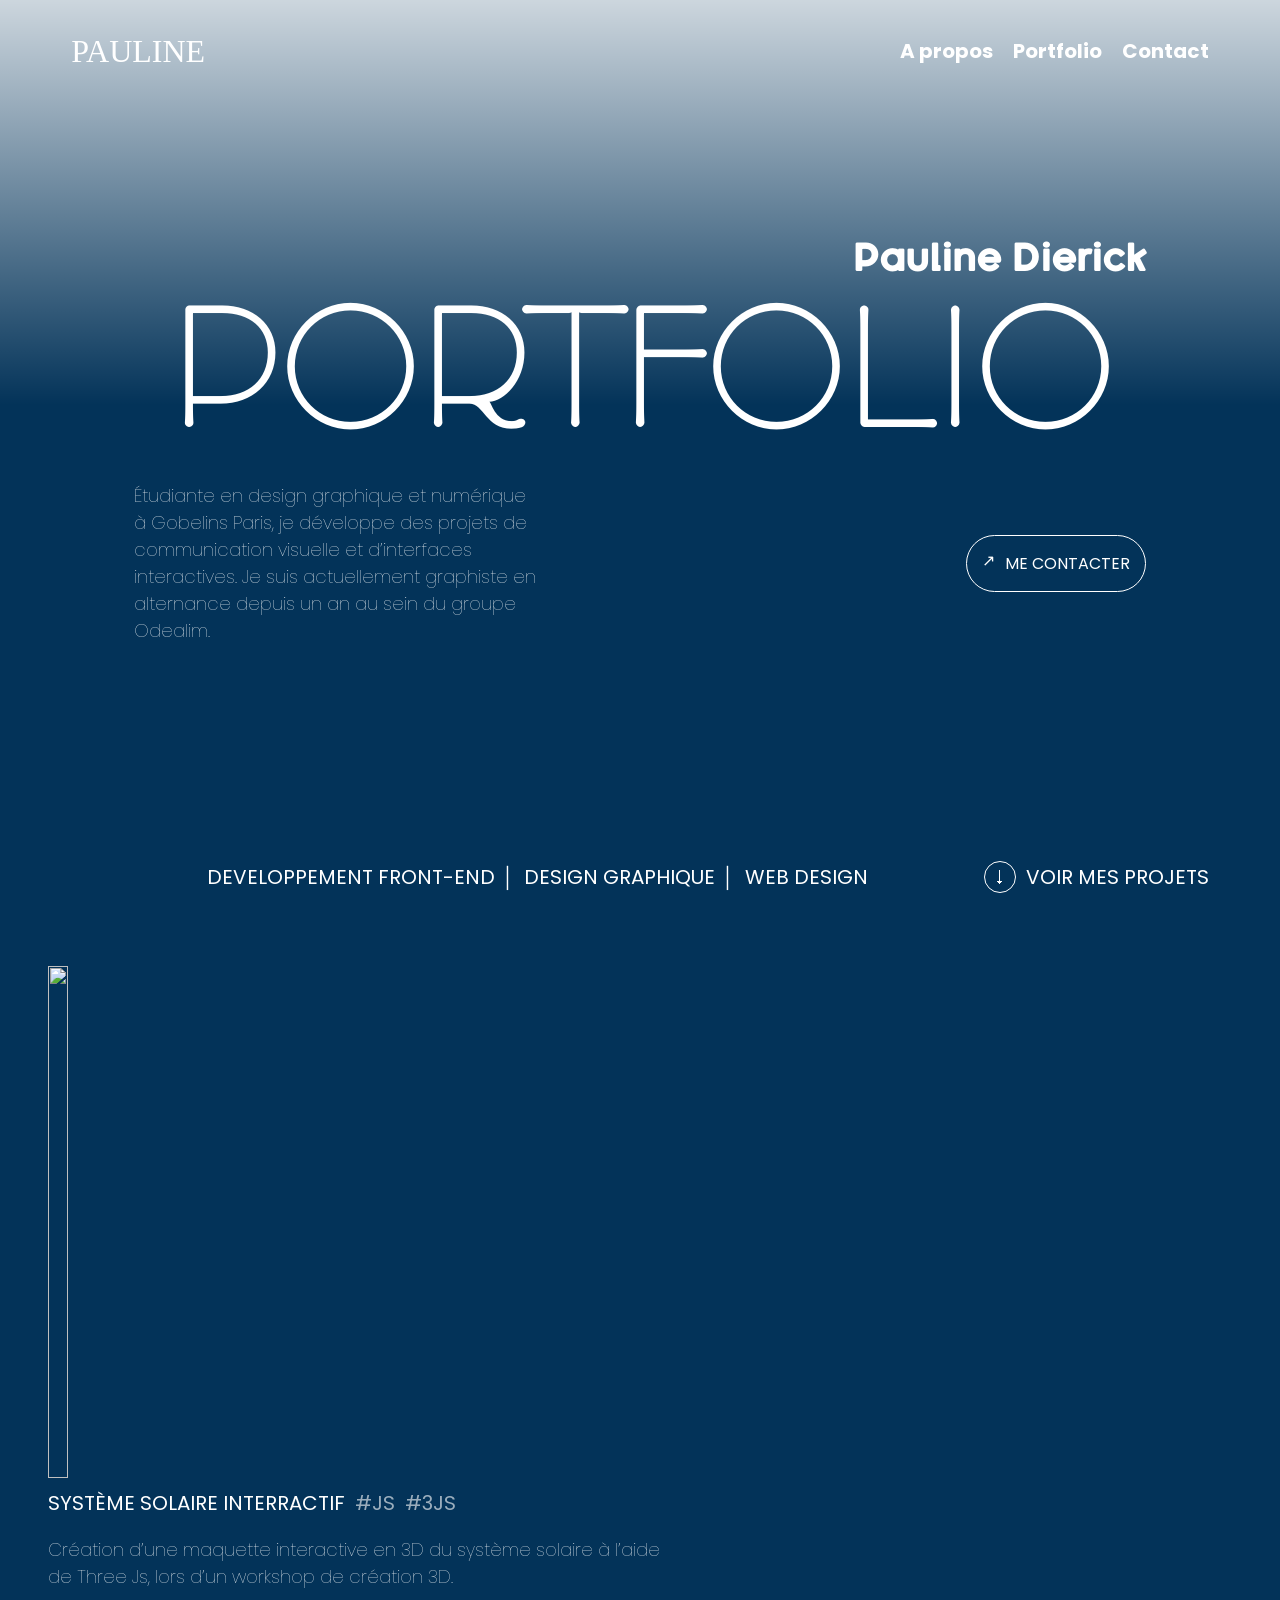
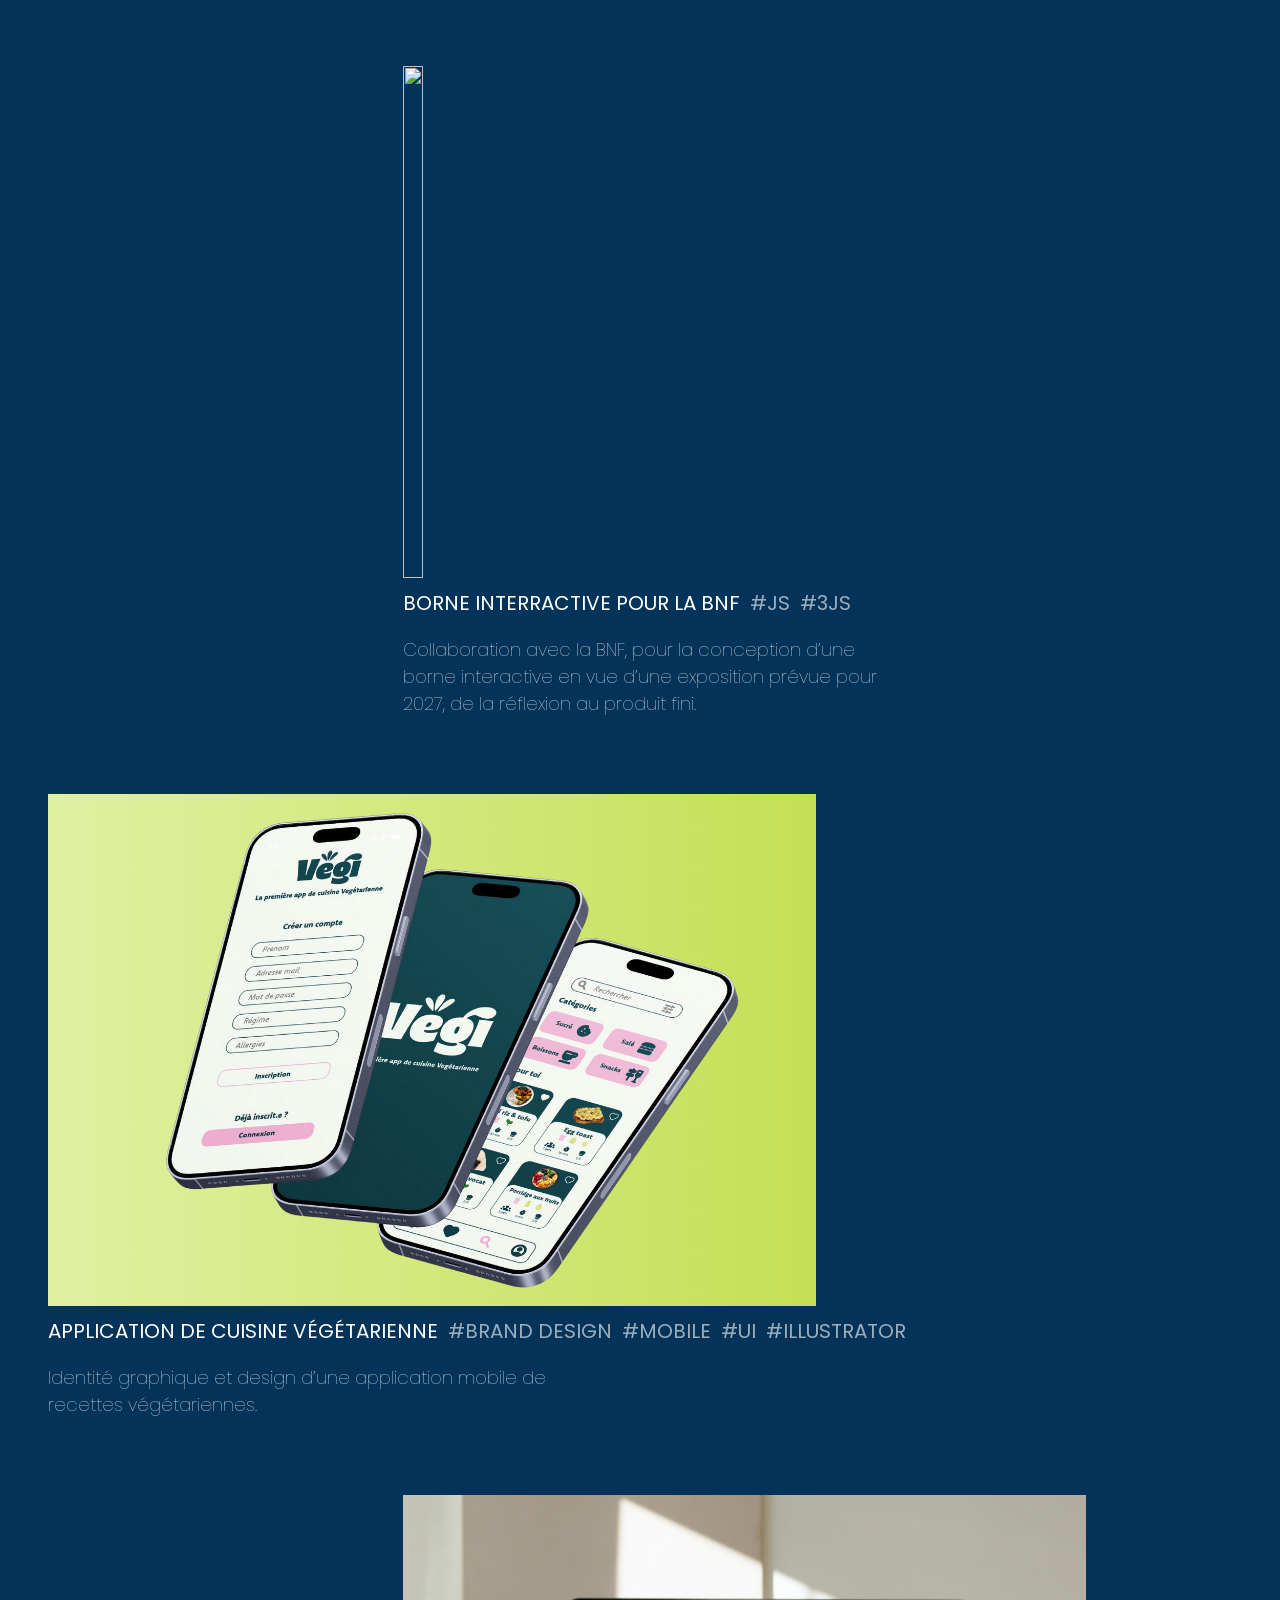
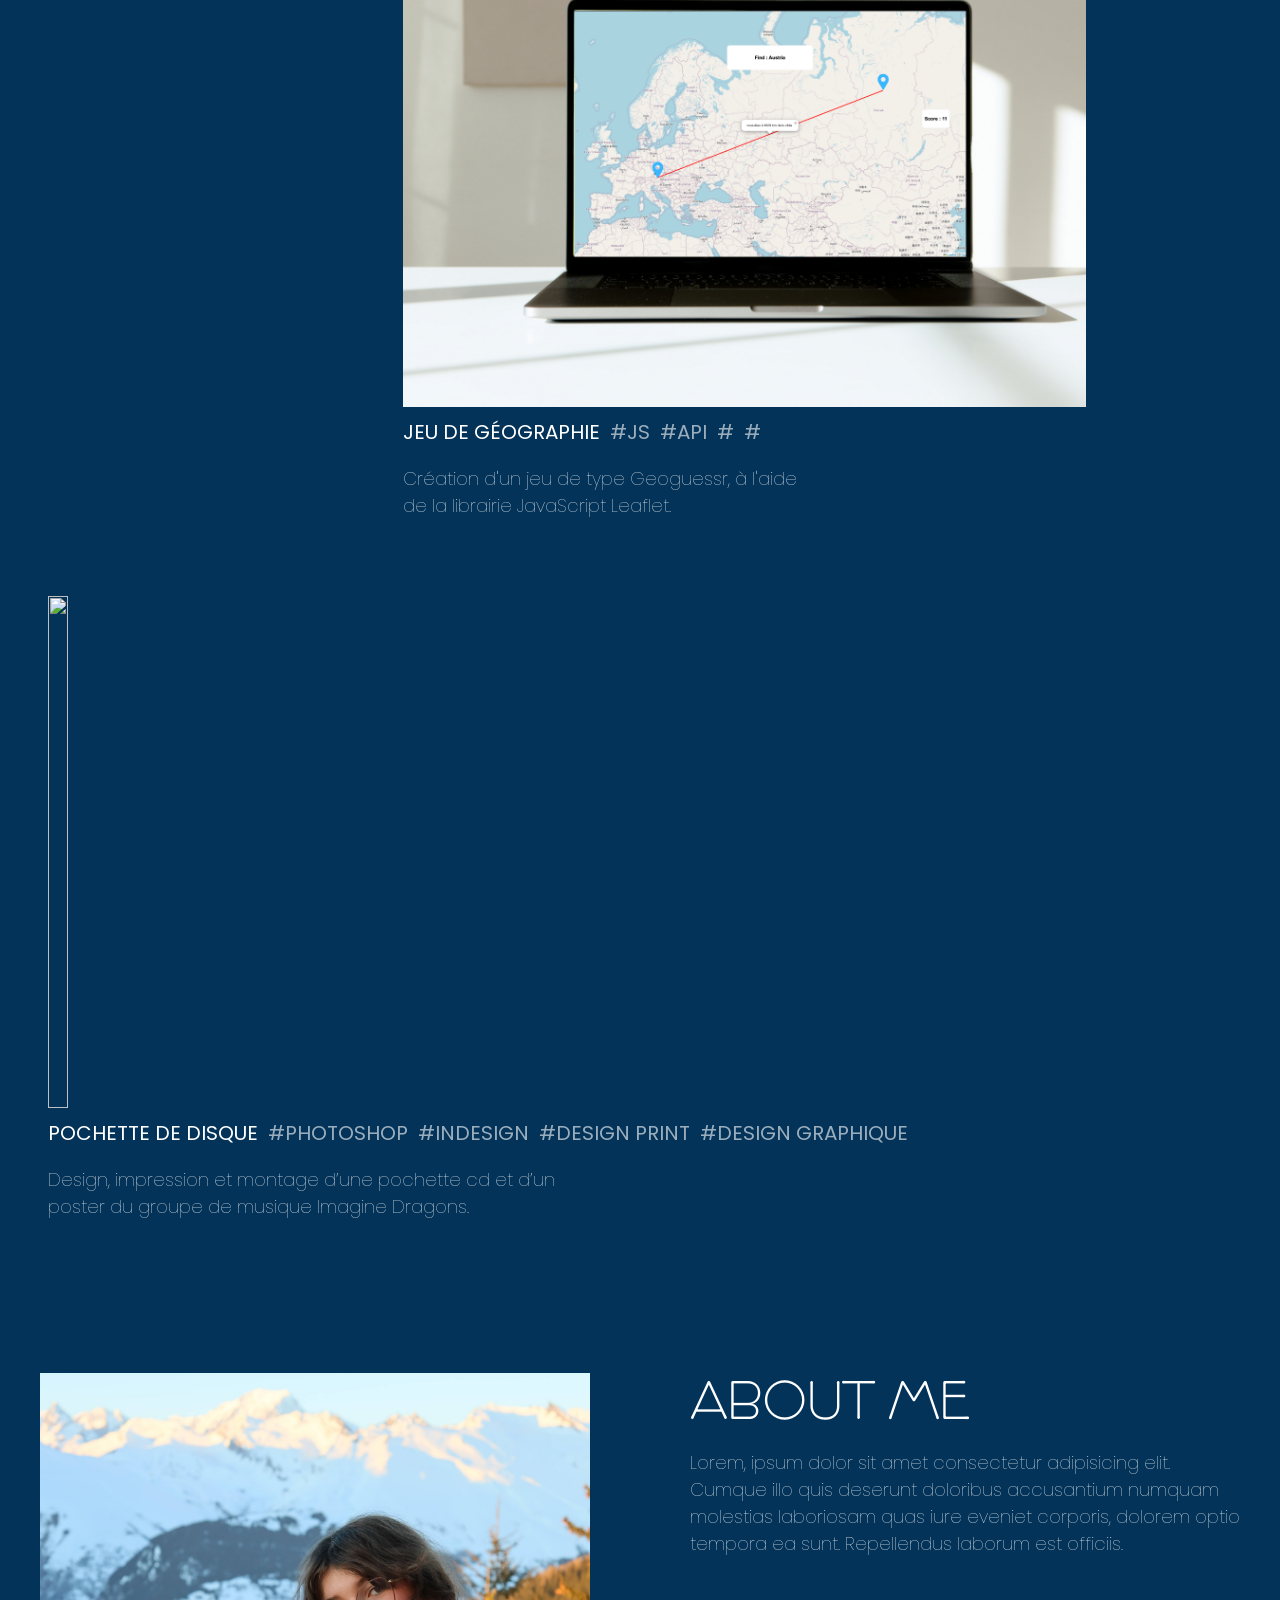
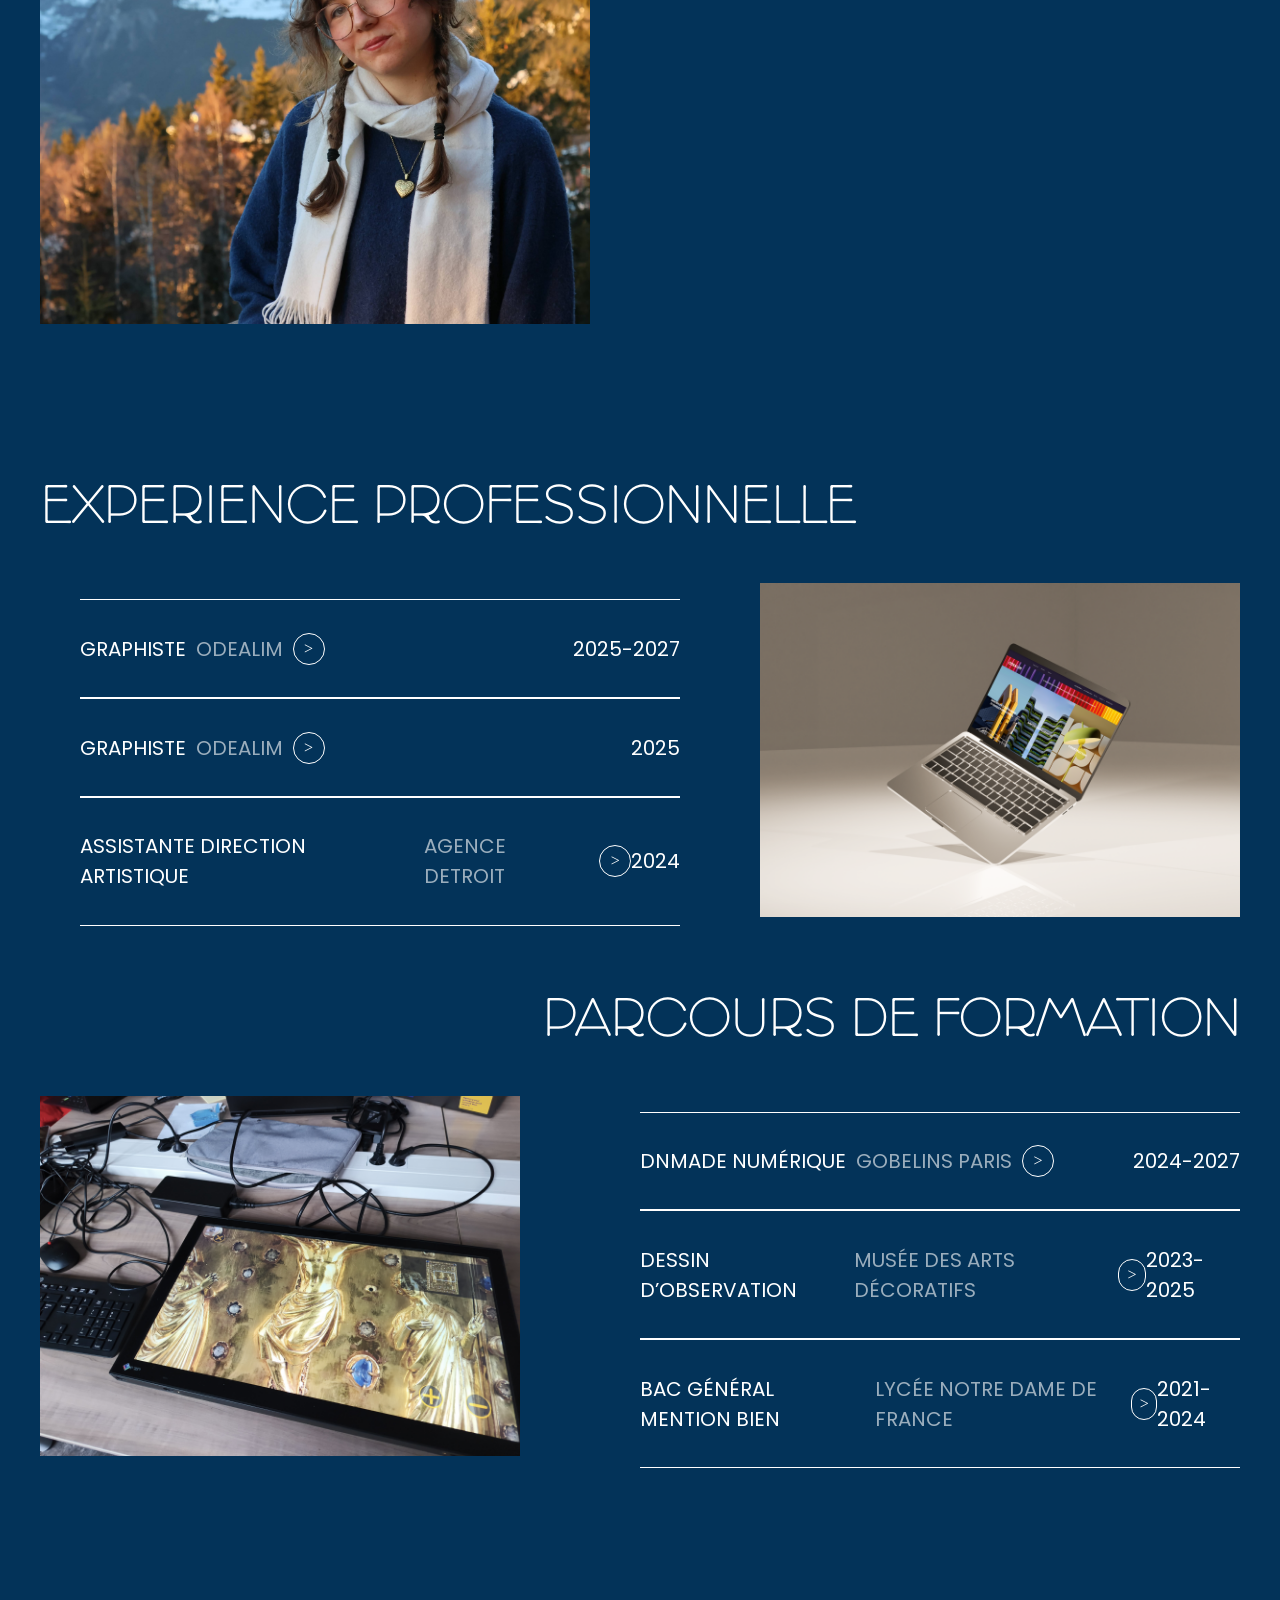
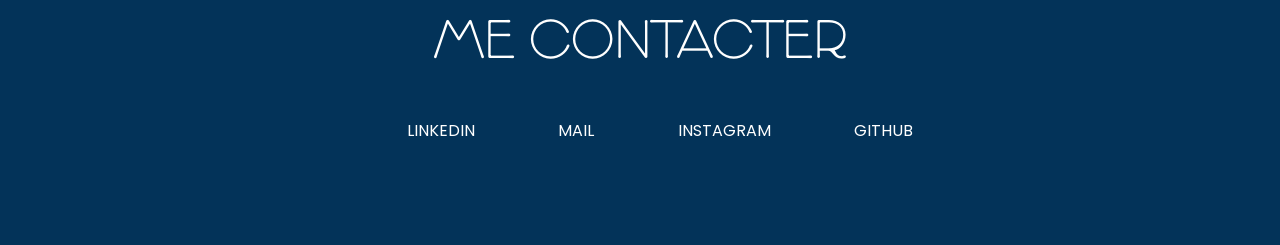
==== commit ef2a449c: "feat : about me image" ====
--- a/index.html
+++ b/index.html
@@ -185,7 +185,7 @@
 
   <div class="home-page-about-section" id="home-page-about-section">
     <div class="about-me-image">
-      <img src="images/moi/photo_profil_retouches.png" alt="" />
+      <img src="images/moi/moi-montagne.JPG" alt="" />
     </div>
 
     <div class="about-me-text">
--- a/style.css
+++ b/style.css
@@ -454,14 +454,14 @@
   margin: auto;
   display: flex;
   justify-content: flex-end;
-  gap: 200px;
+  gap: 100px;
   margin-top: 12vw;
   margin-bottom: 12vw;
 }
 
 .about-me-image{
-  width: 200px;
-  height: 200px;
+  width: 50%;
+
 
 }
 
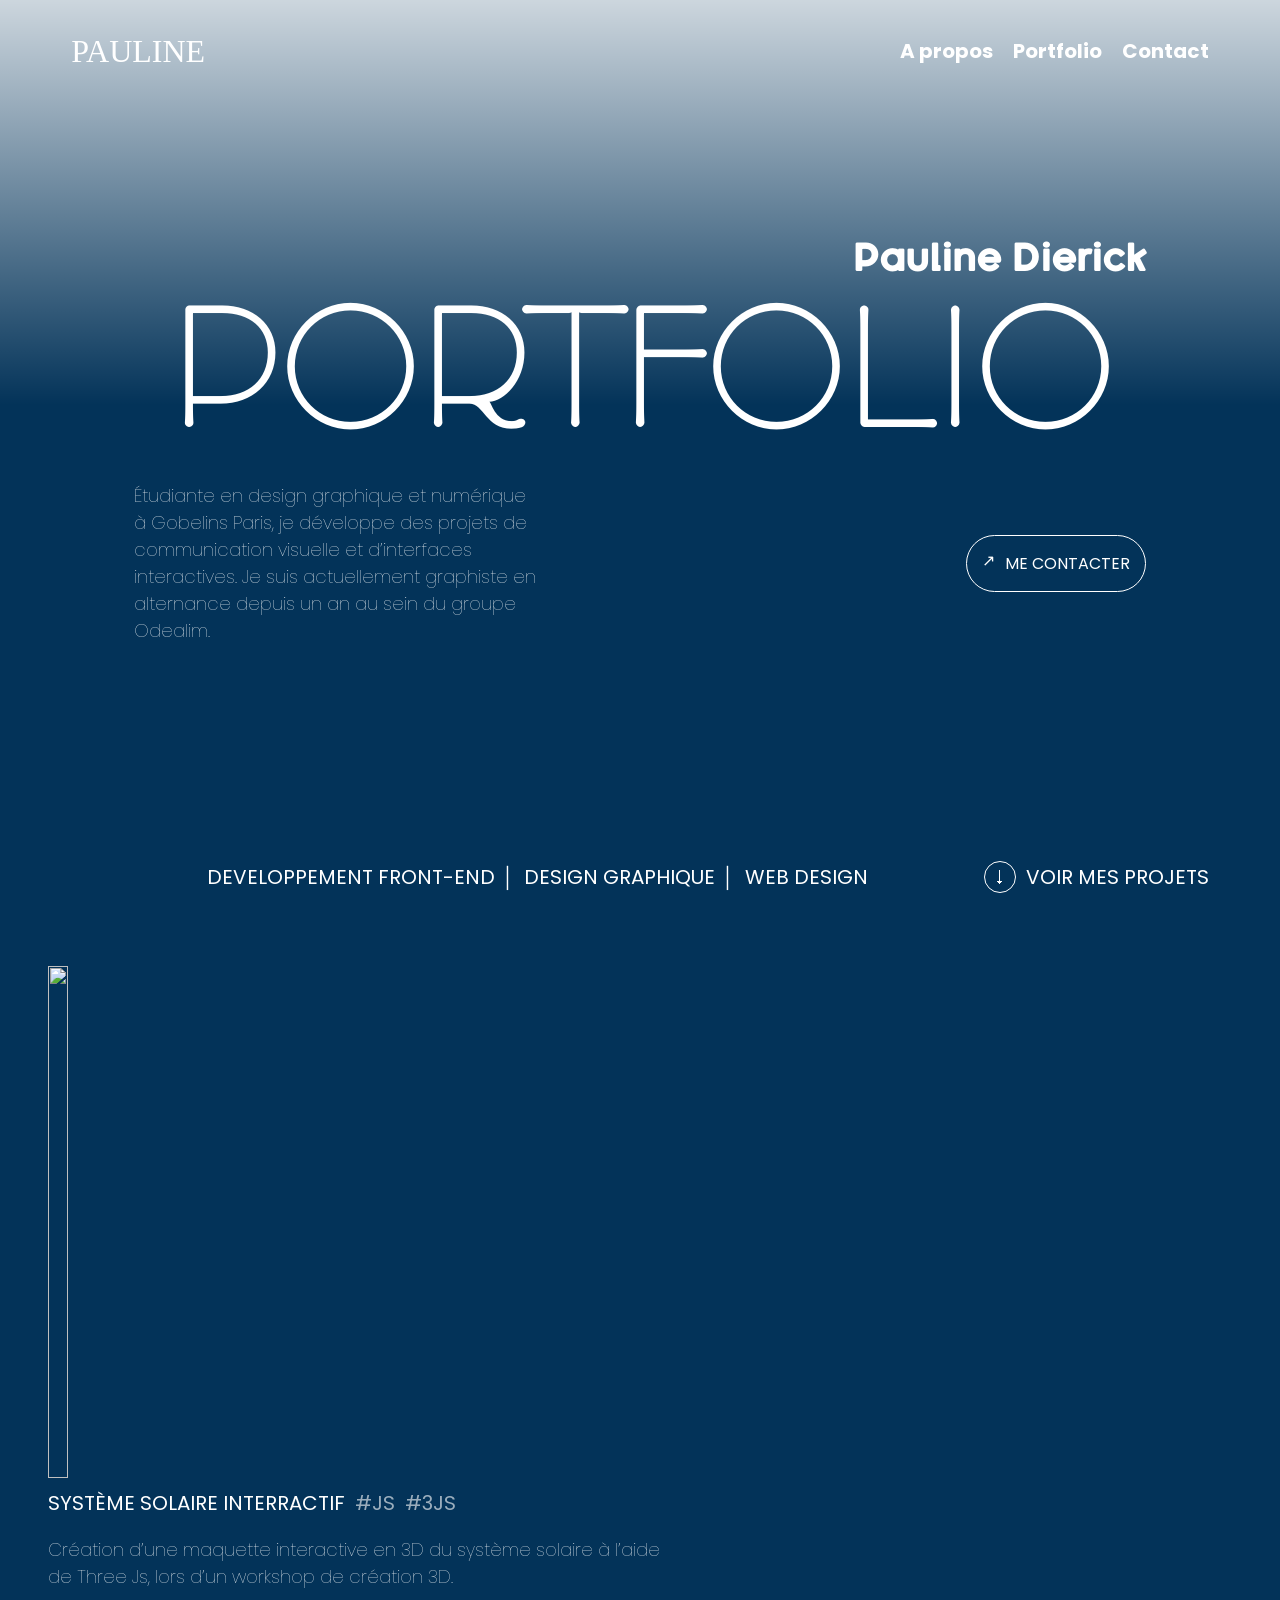
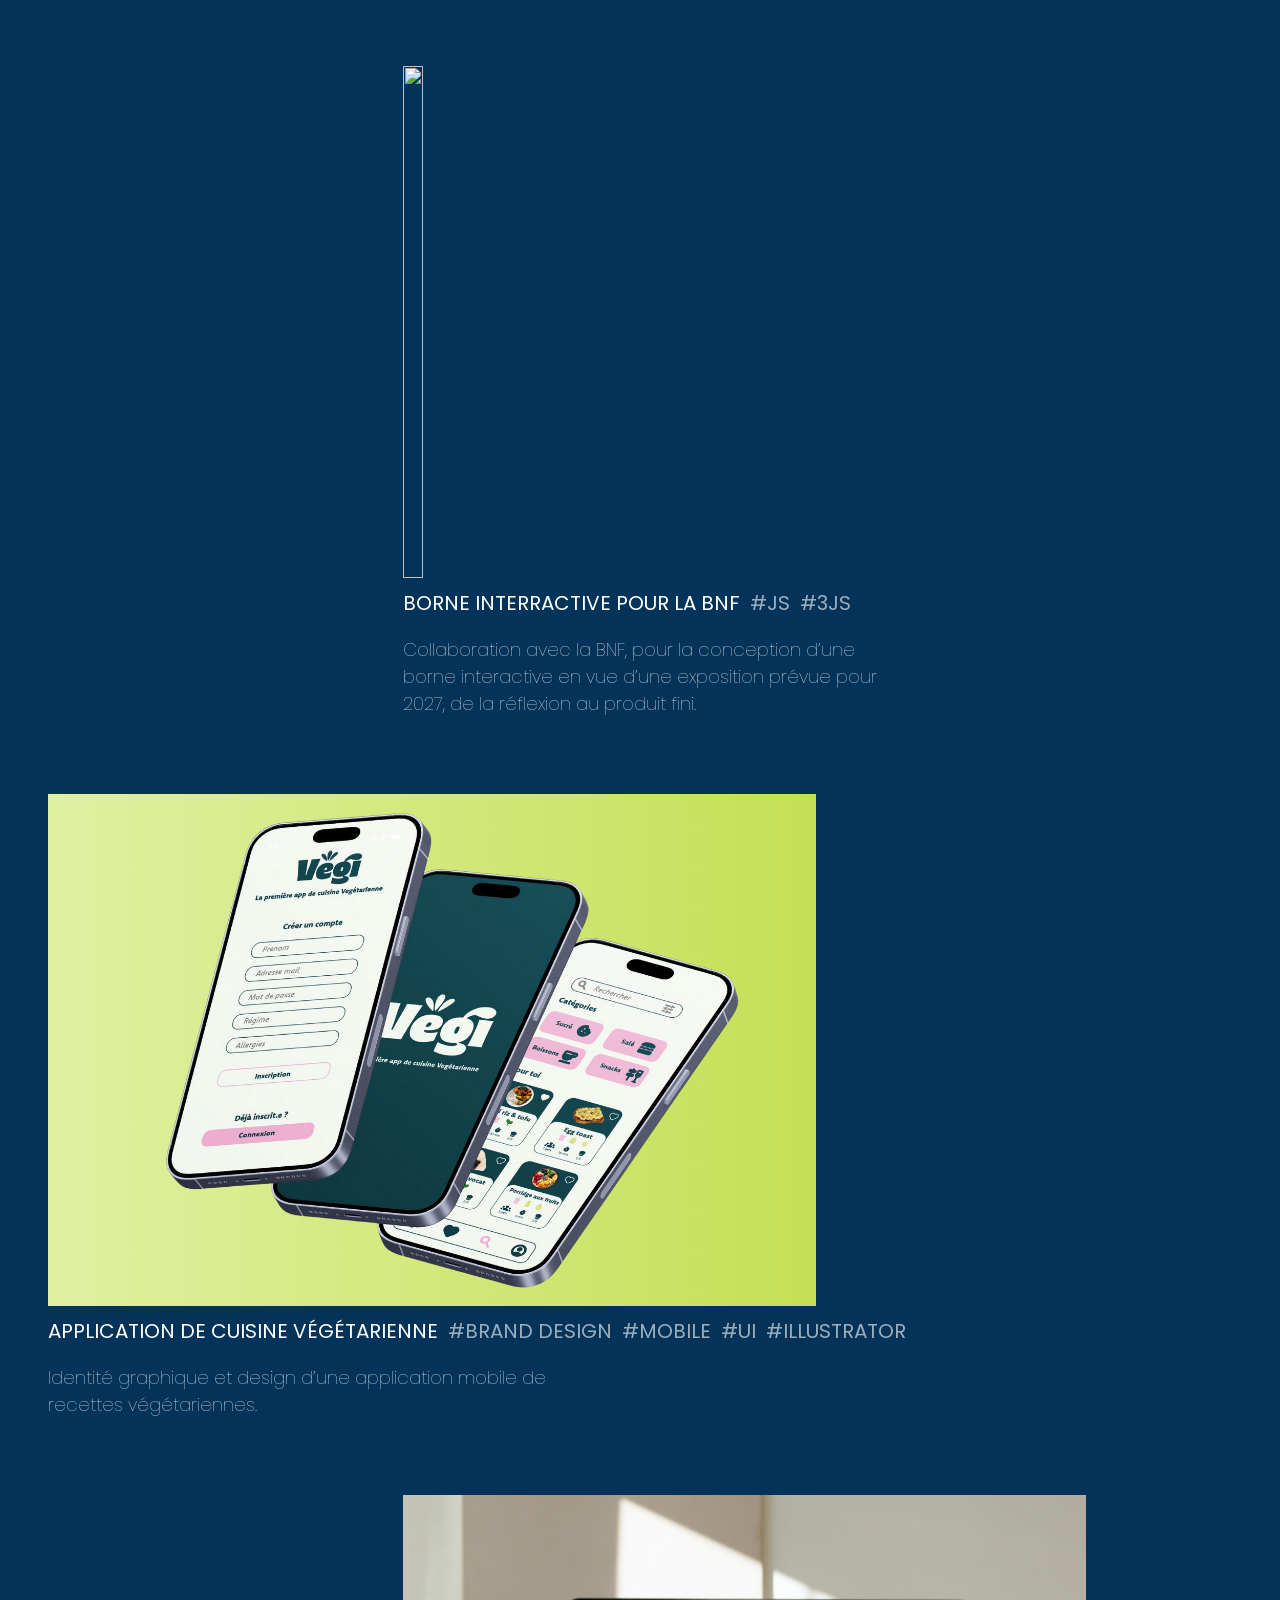
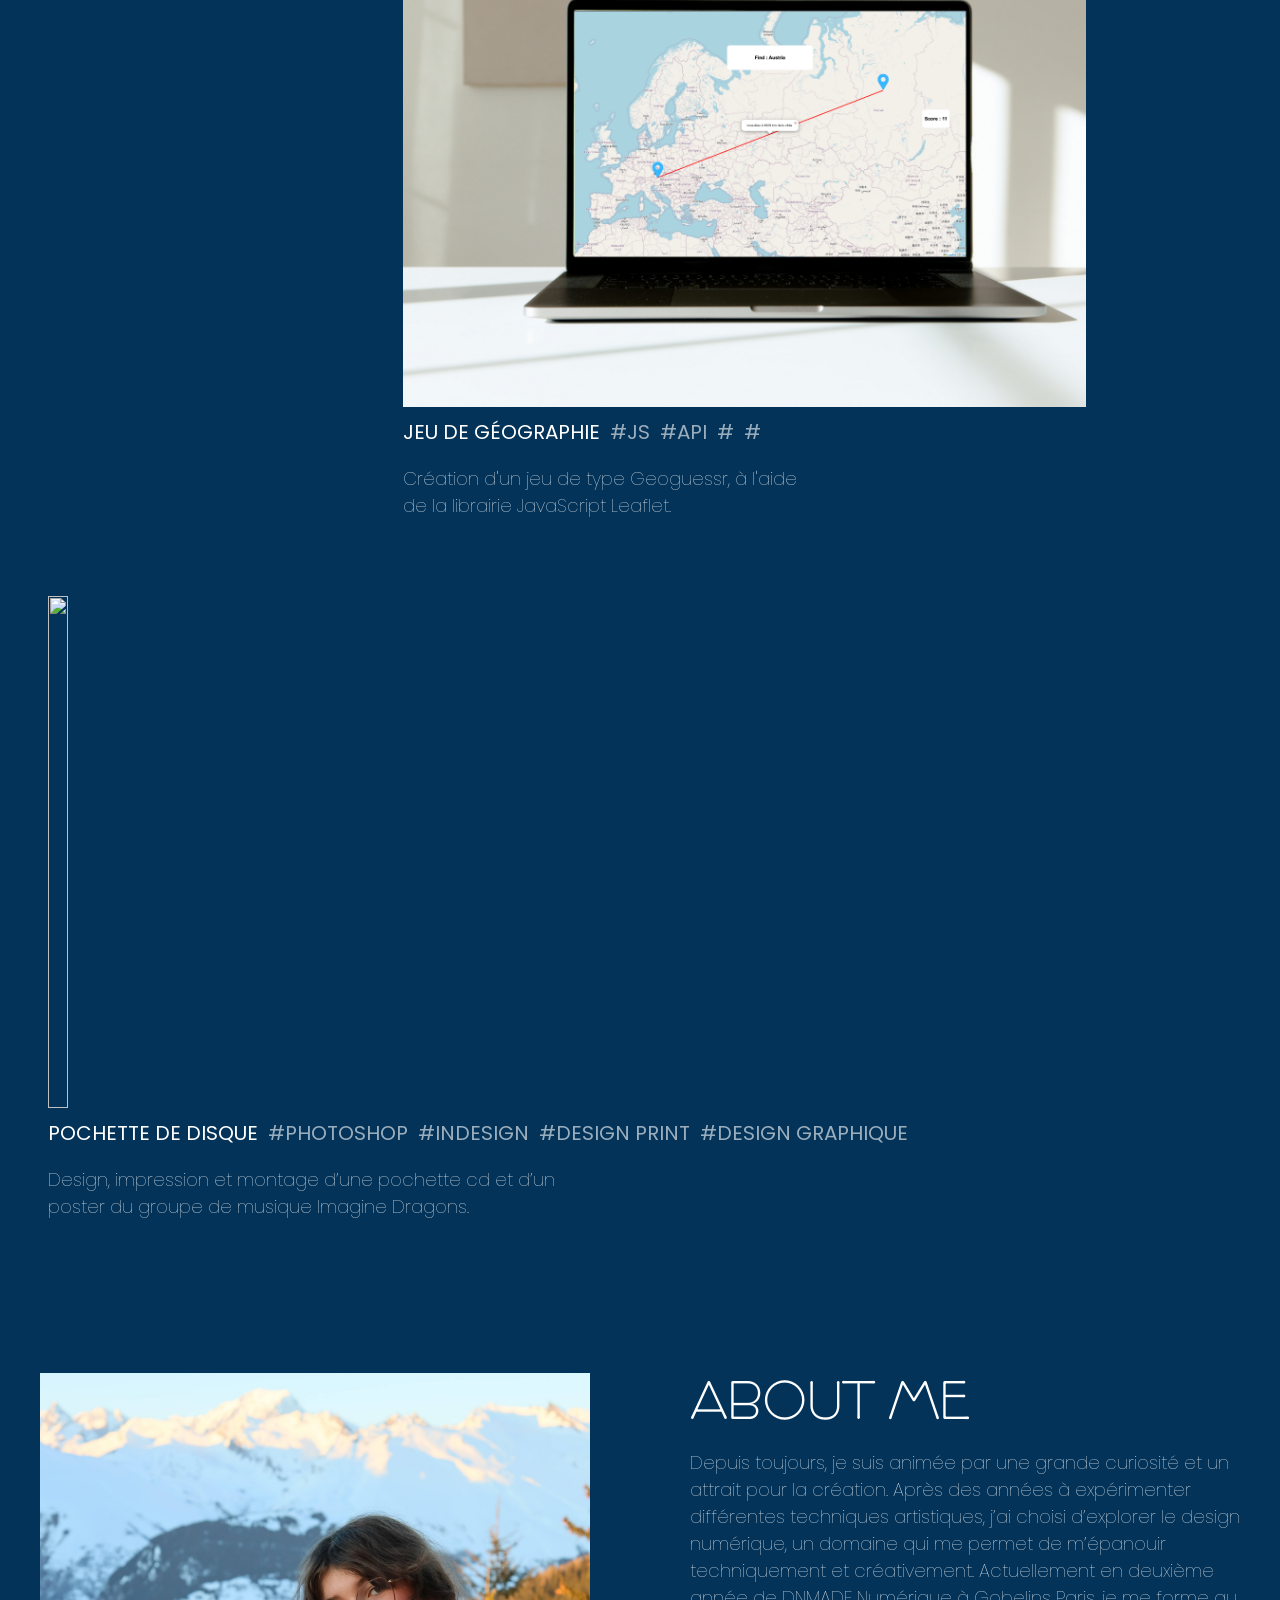
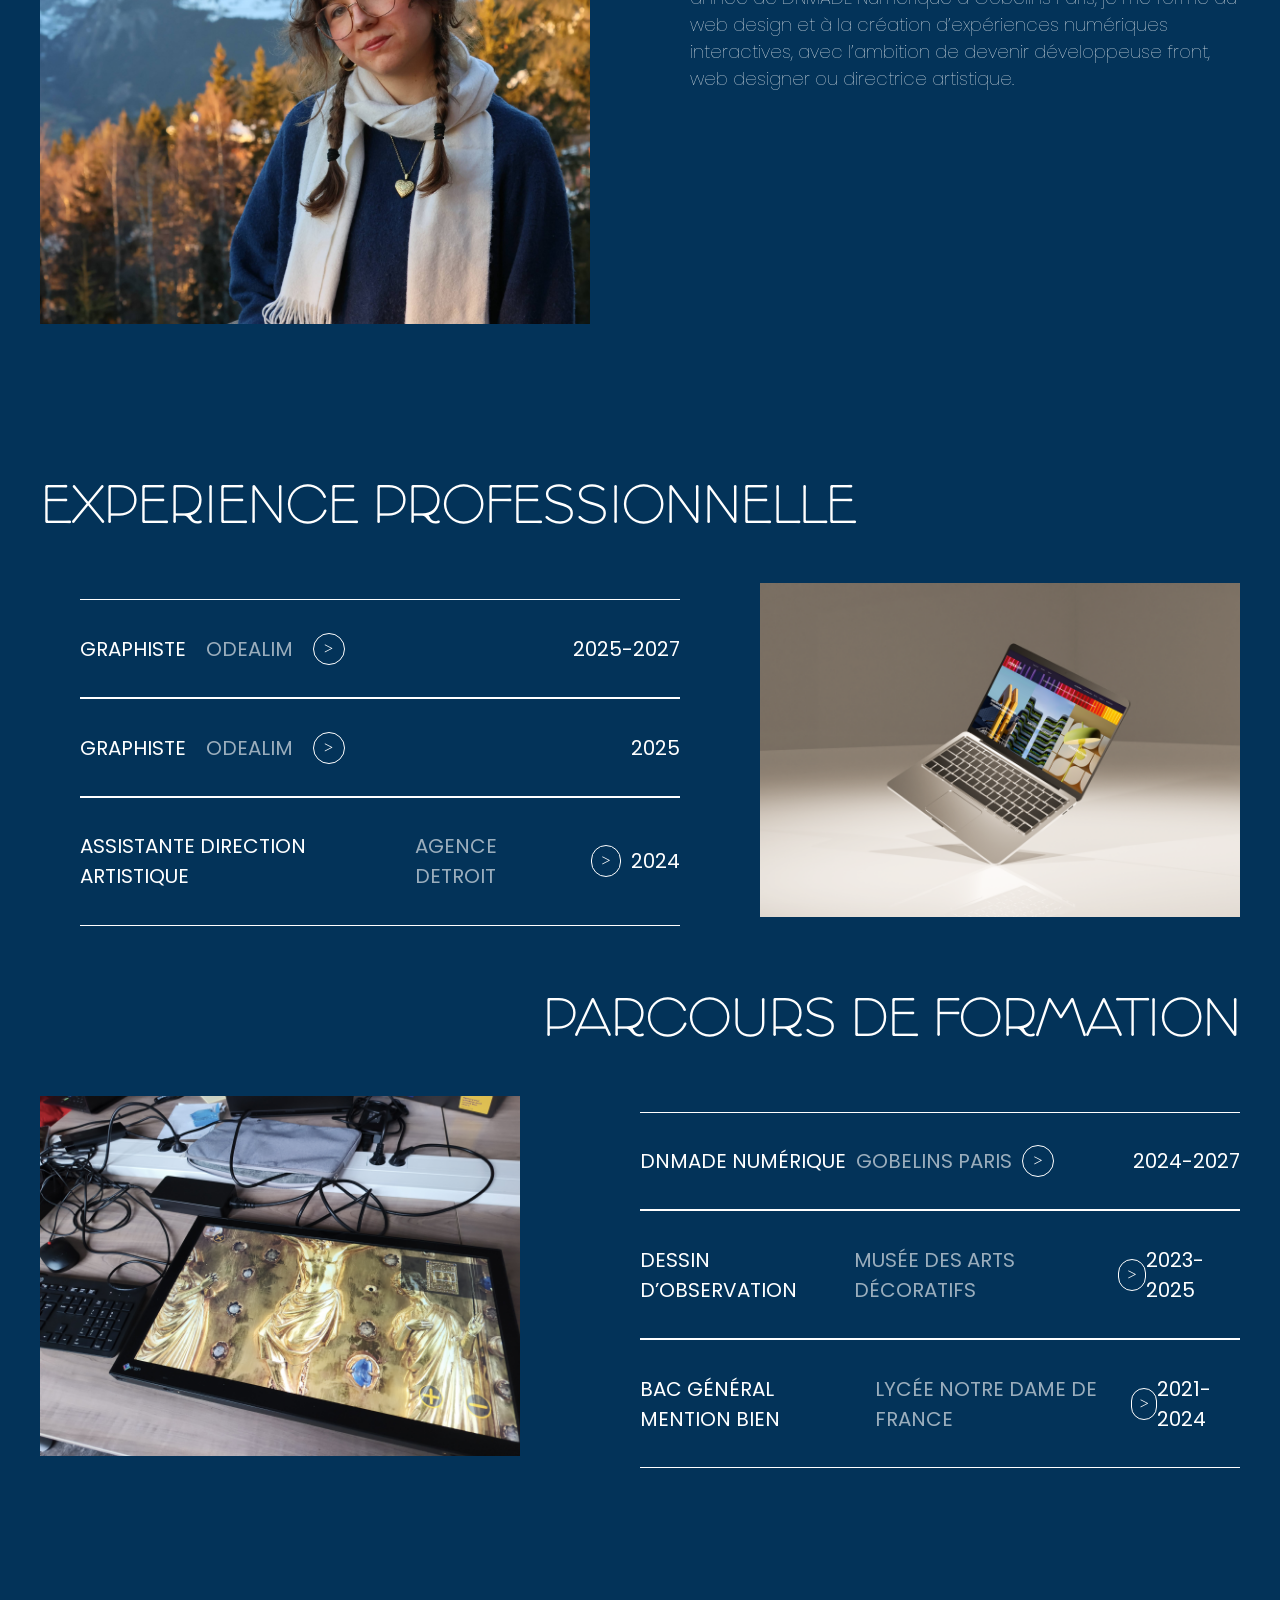
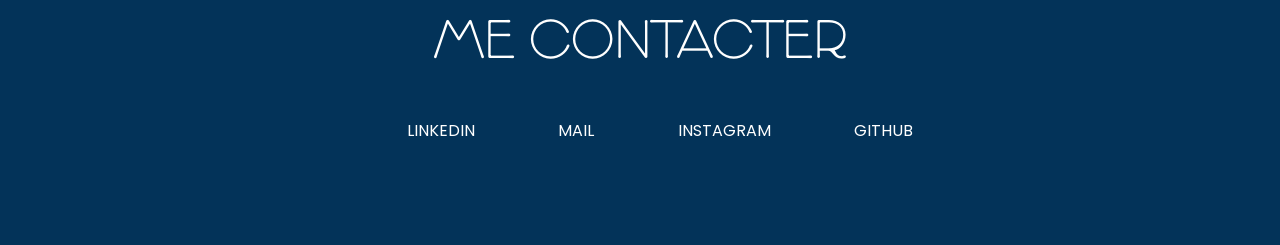
==== commit 625aa96f: "feat : about me paragrtaph" ====
--- a/index.html
+++ b/index.html
@@ -90,7 +90,8 @@
         </ul>
       </div>
       <p class="home-page-projetct-description">
-        Création d’une maquette interactive en 3D du système solaire à l’aide de Three Js, lors d’un workshop de création 3D.
+        Création d’une maquette interactive en 3D du système solaire à l’aide de Three Js, lors d’un workshop de
+        création 3D.
       </p>
     </div>
 
@@ -129,7 +130,7 @@
         </ul>
       </div>
       <p class="home-page-projetct-description">
-     Identité graphique et design d’une application mobile de
+        Identité graphique et design d’une application mobile de
         recettes végétariennes.
       </p>
     </div>
@@ -152,7 +153,7 @@
         </ul>
       </div>
       <p class="home-page-projetct-description">
-  Création d'un jeu de type Geoguessr, à l'aide de la librairie JavaScript Leaflet.
+        Création d'un jeu de type Geoguessr, à l'aide de la librairie JavaScript Leaflet.
       </p>
     </div>
 
@@ -191,10 +192,13 @@
     <div class="about-me-text">
       <h3>About me</h3>
       <p class="about-me-paragraph">
-        Lorem, ipsum dolor sit amet consectetur adipisicing elit. Cumque illo
-        quis deserunt doloribus accusantium numquam molestias laboriosam quas
-        iure eveniet corporis, dolorem optio tempora ea sunt. Repellendus
-        laborum est officiis.
+        Depuis toujours, je suis animée par une grande curiosité et un attrait pour la création. Après des années à
+        expérimenter différentes techniques artistiques, j’ai choisi d’explorer le design numérique, un domaine qui me
+        permet de m’épanouir techniquement et créativement.
+
+        Actuellement en deuxième année de DNMADE Numérique à Gobelins Paris, je me forme au web design et à la création
+        d’expériences numériques interactives, avec l’ambition de devenir développeuse front, web designer ou directrice
+        artistique.
       </p>
     </div>
   </div>
--- a/style.css
+++ b/style.css
@@ -507,9 +507,13 @@
 
 .work-experience-element-title{
   display:flex ;
-
+   gap: 10px;
    align-items: center;
 
+}
+
+.work-experience-element-title h5{
+  width: fit-content;
 }
 .work-experience-element{
   border-bottom: 0.5px solid white;
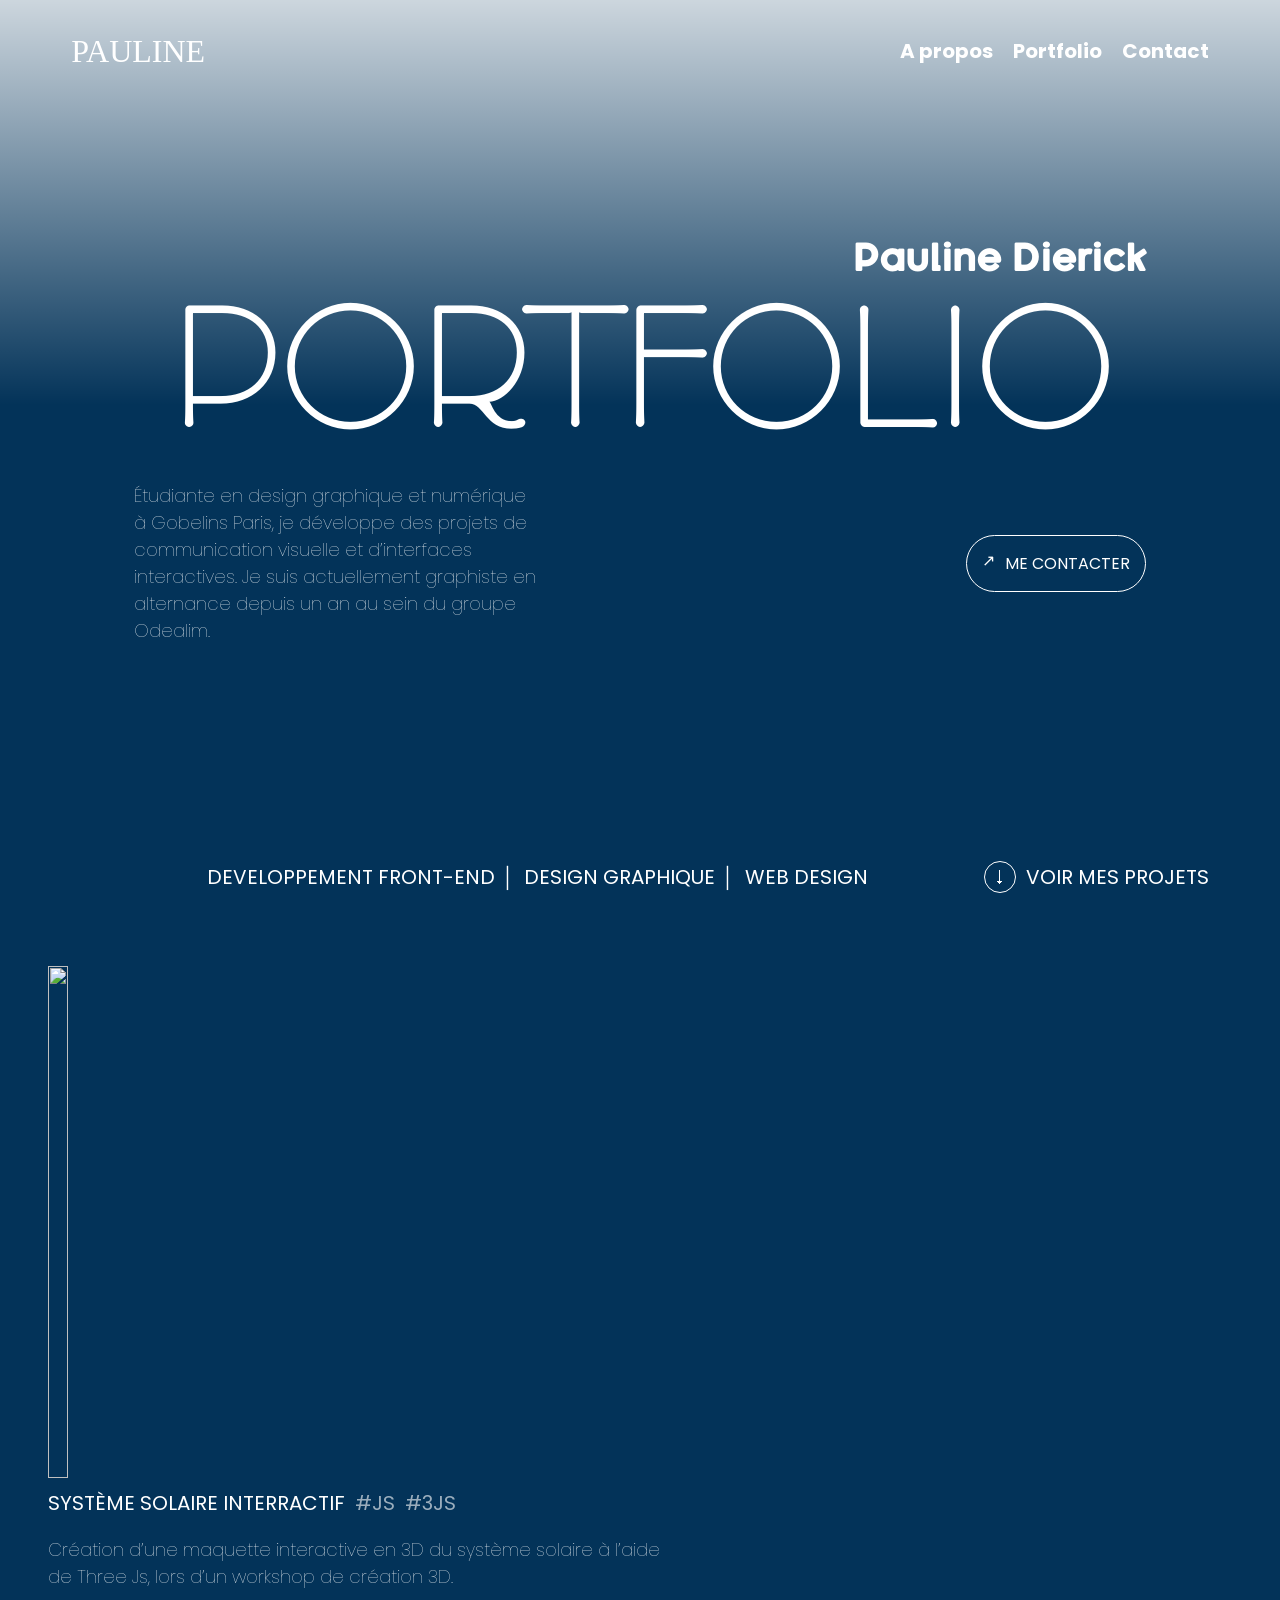
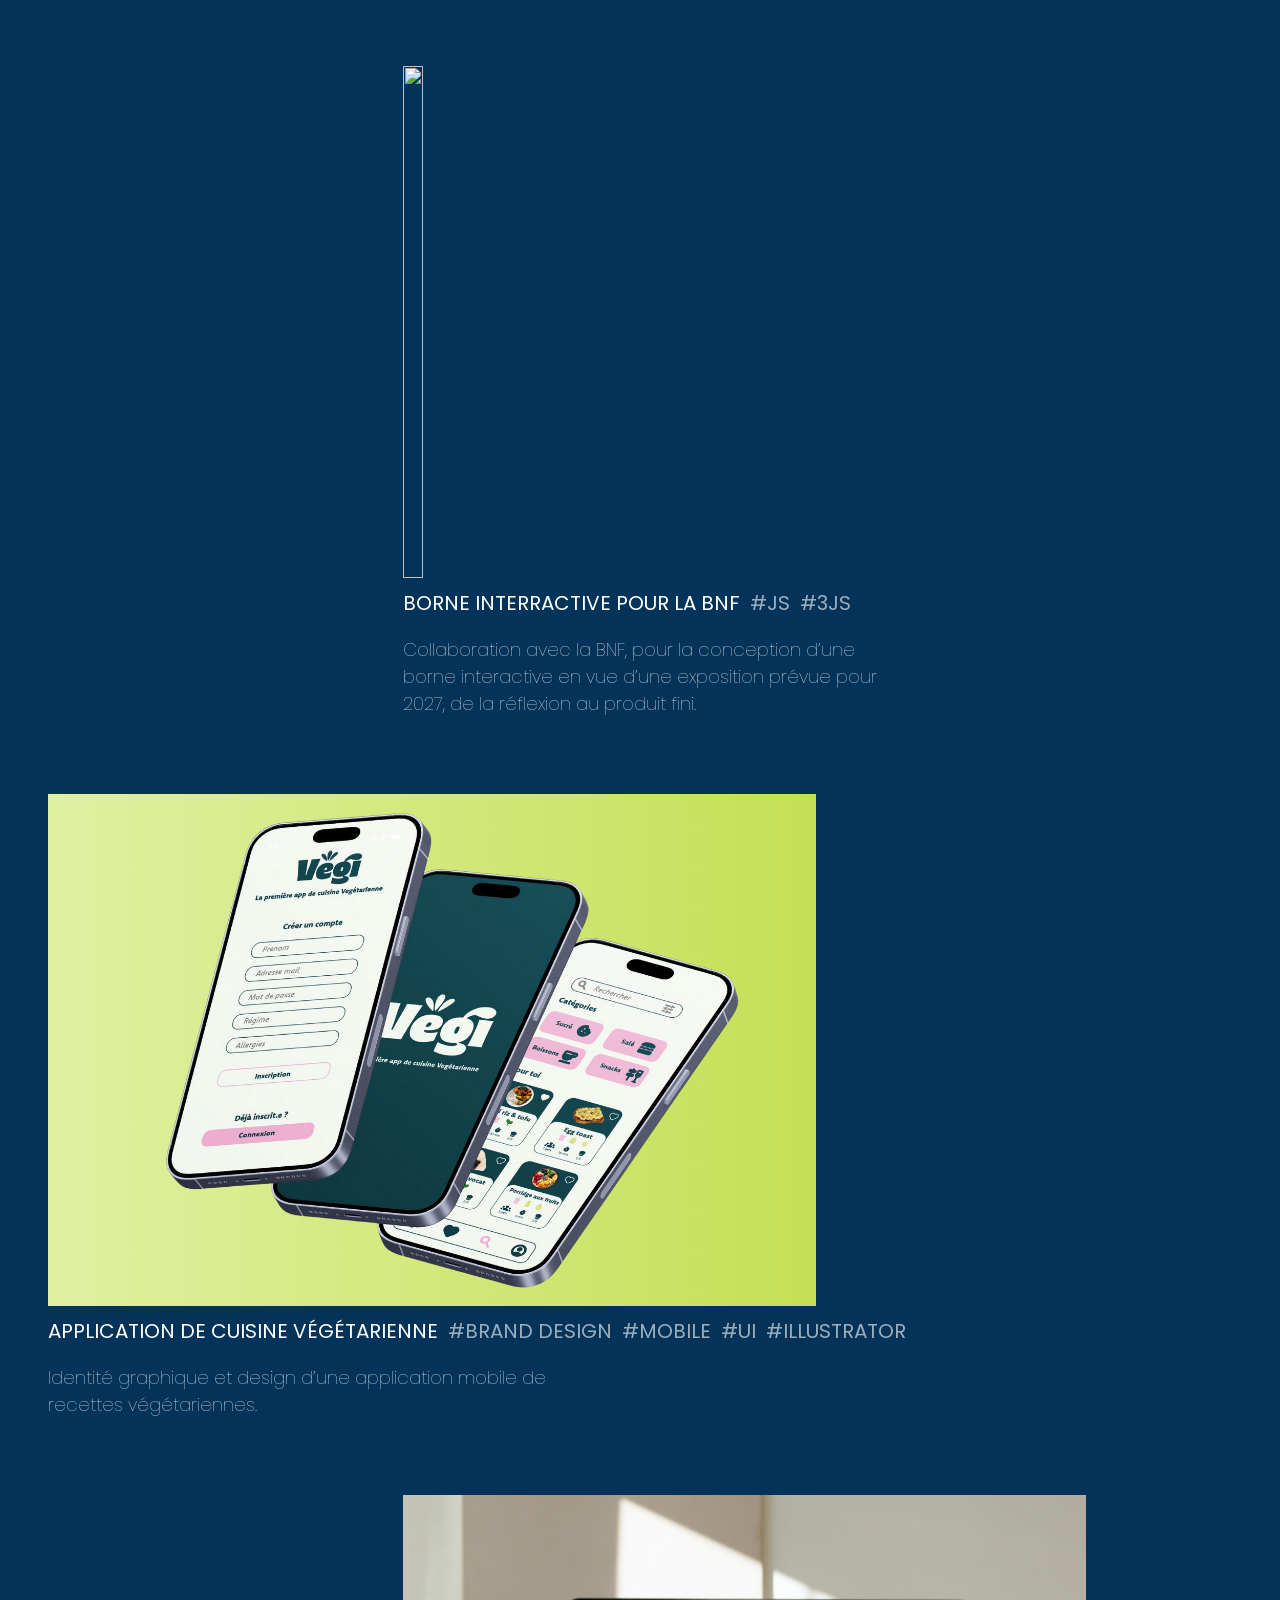
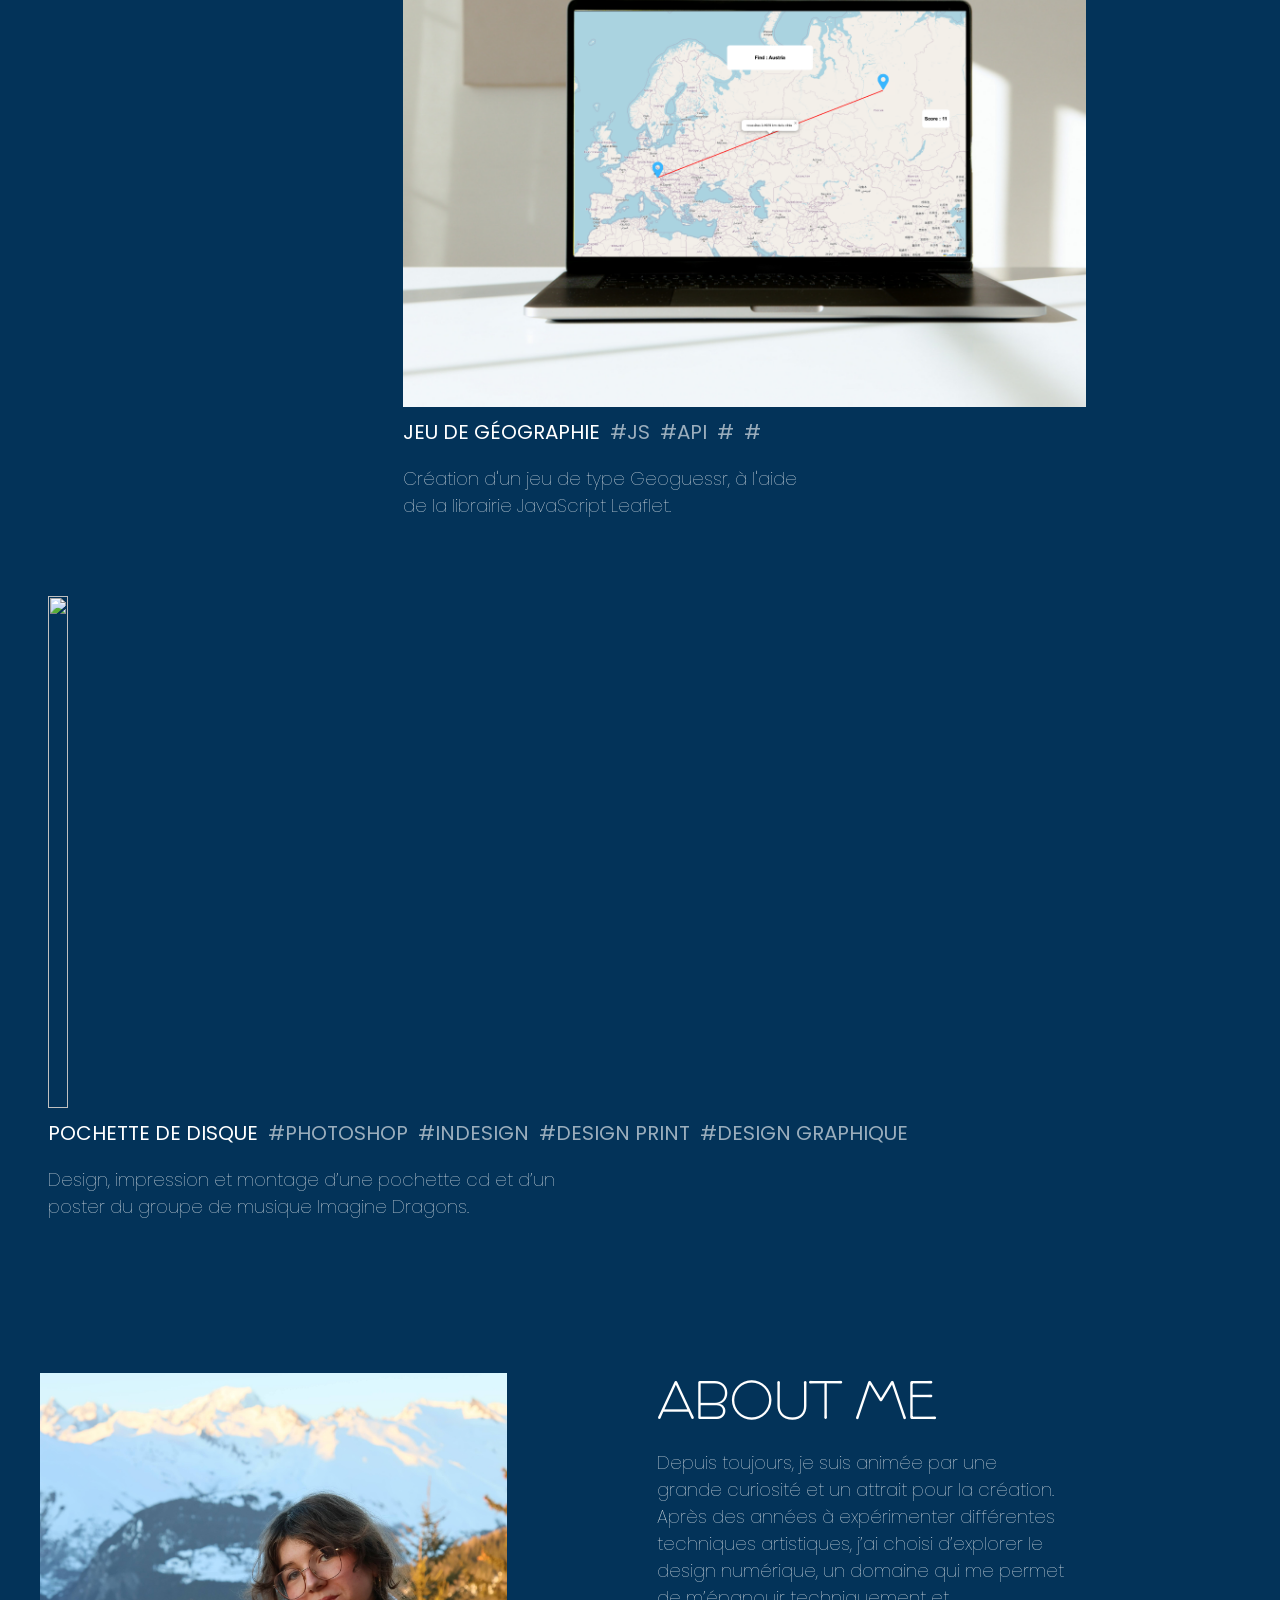
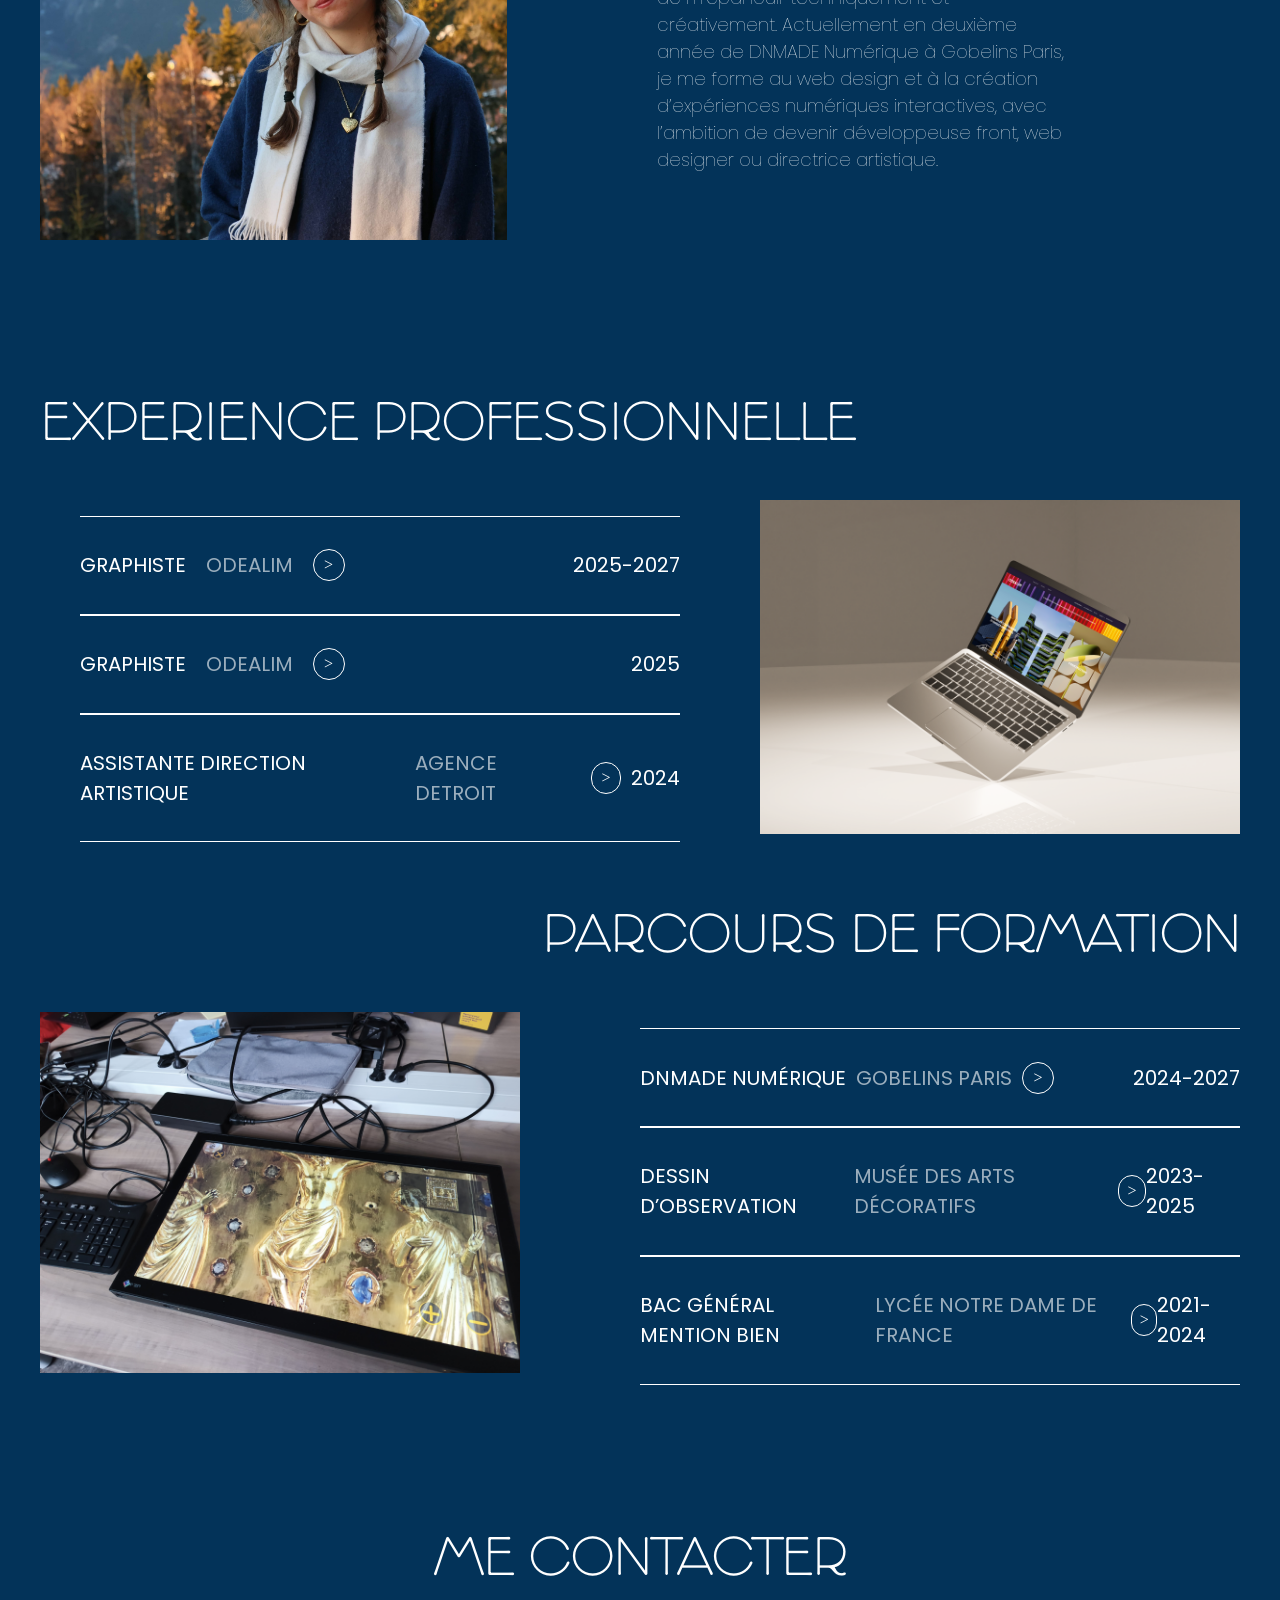
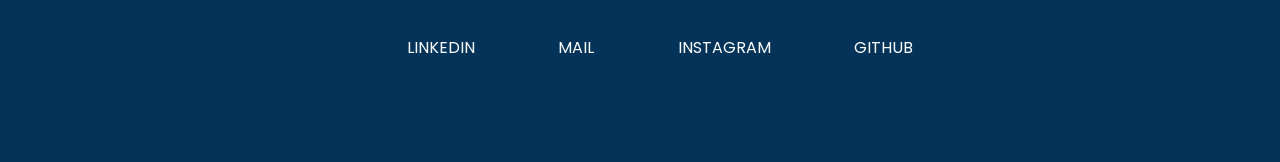
==== commit 5d92ea19: "feat : iframe in all projects" ====
--- a/index.html
+++ b/index.html
@@ -28,7 +28,7 @@
     <ul class="navbar">
 
       <li class="navabar-element"><a class="navabar-element" href="#home-page-about-section">A propos</a></li>
-      <li class="navabar-element"><a class="navabar-element" href="">Portfolio</a></li>
+      <li class="navabar-element"><a class="navabar-element" href="all-projects-page.html">Portfolio</a></li>
       <li class="navabar-element"><a class="navabar-element" href="#home-page-contact-section">Contact</a></li>
     </ul>
   </div>
--- a/style.css
+++ b/style.css
@@ -454,13 +454,13 @@
   margin: auto;
   display: flex;
   justify-content: flex-end;
-  gap: 100px;
+  gap: 150px;
   margin-top: 12vw;
   margin-bottom: 12vw;
 }
 
 .about-me-image{
-  width: 50%;
+  width: 40%;
 
 
 }
@@ -512,6 +512,10 @@
 
 }
 
+.about-me-paragraph{
+  width: 70%;
+}
+
 .work-experience-element-title h5{
   width: fit-content;
 }
